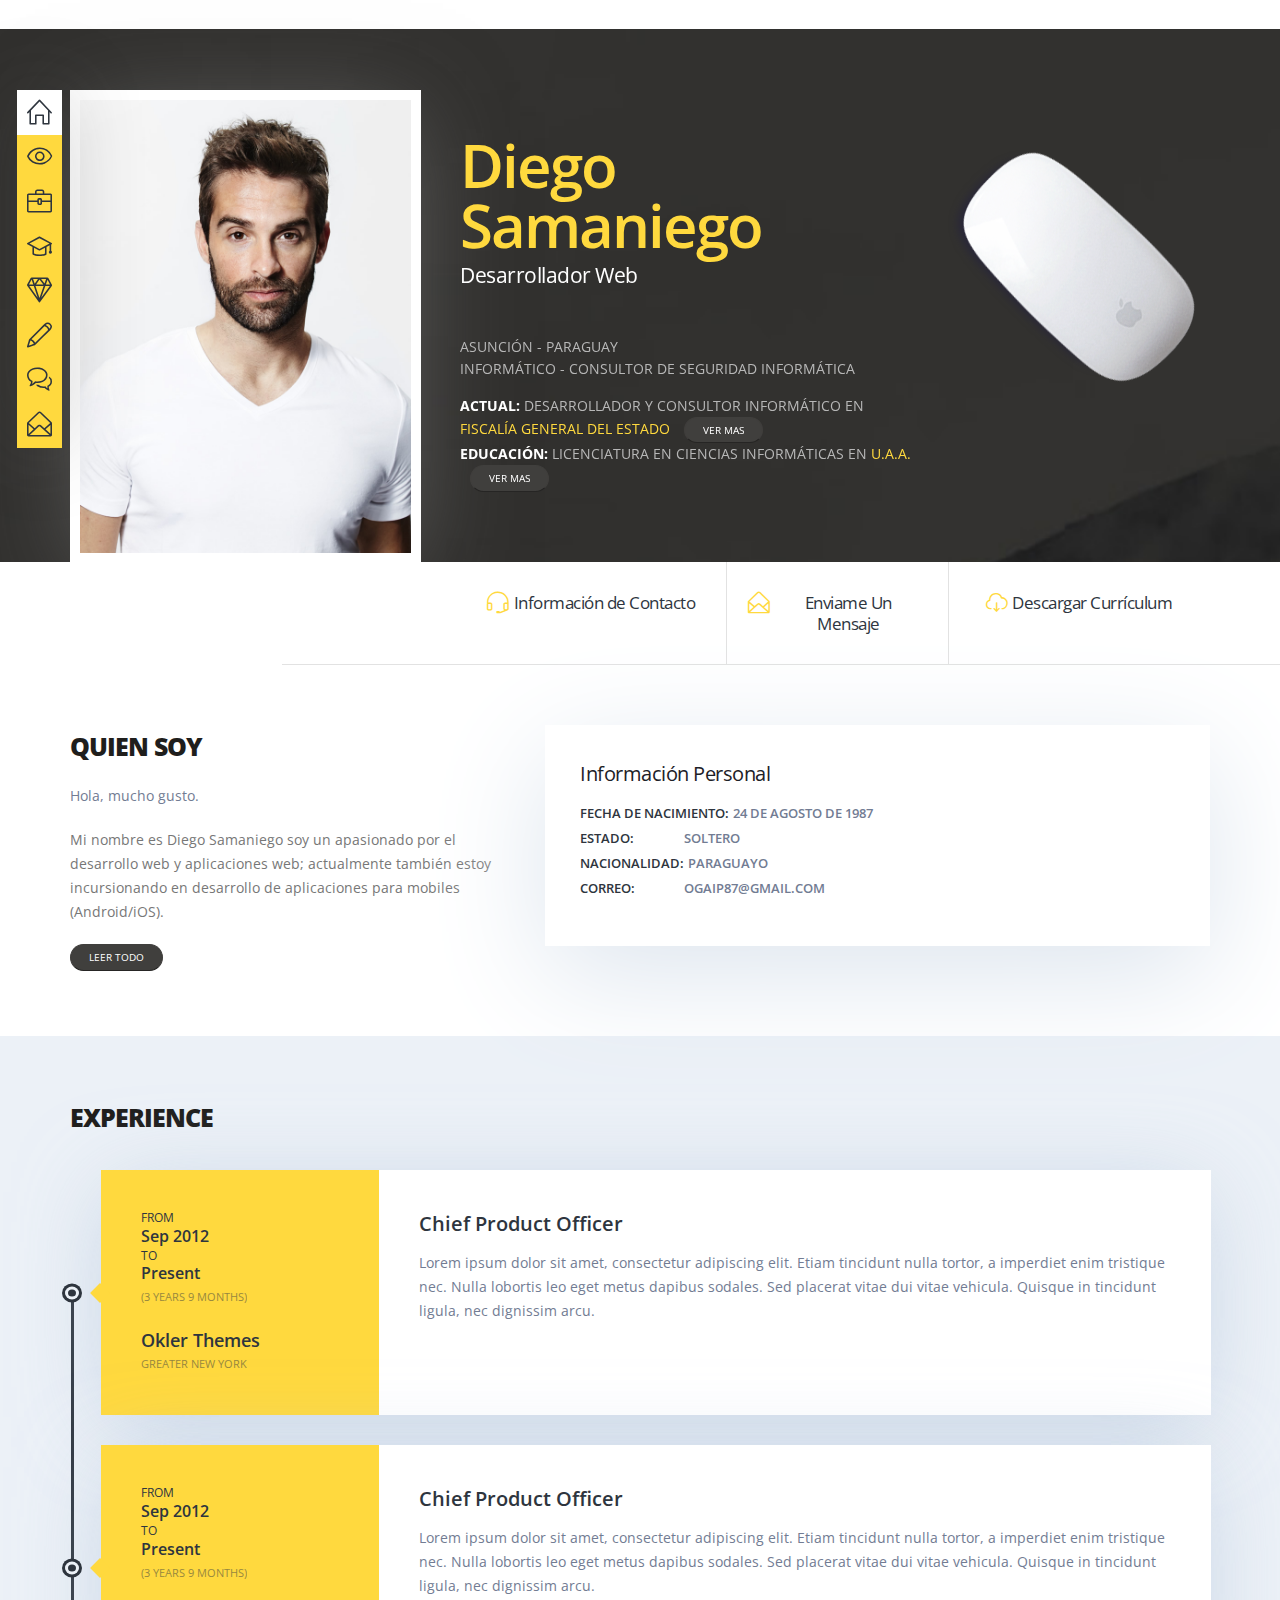
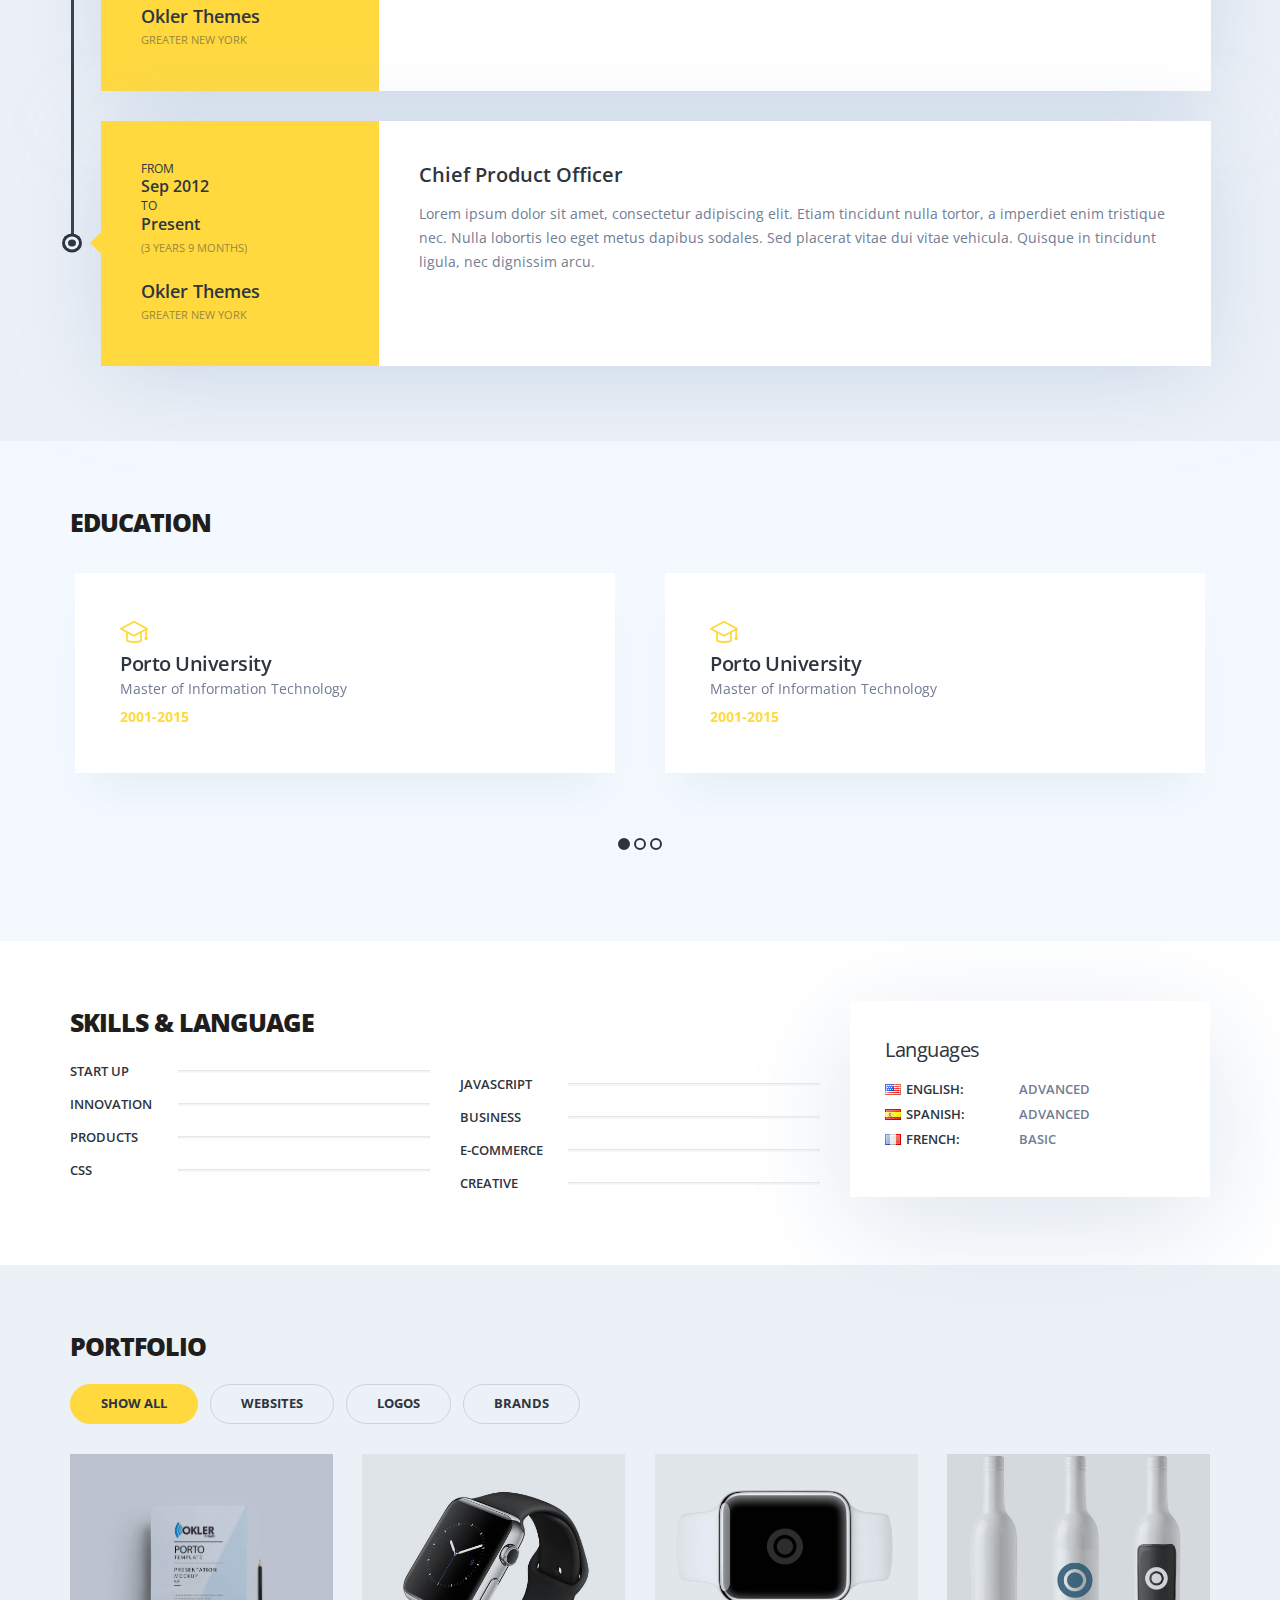
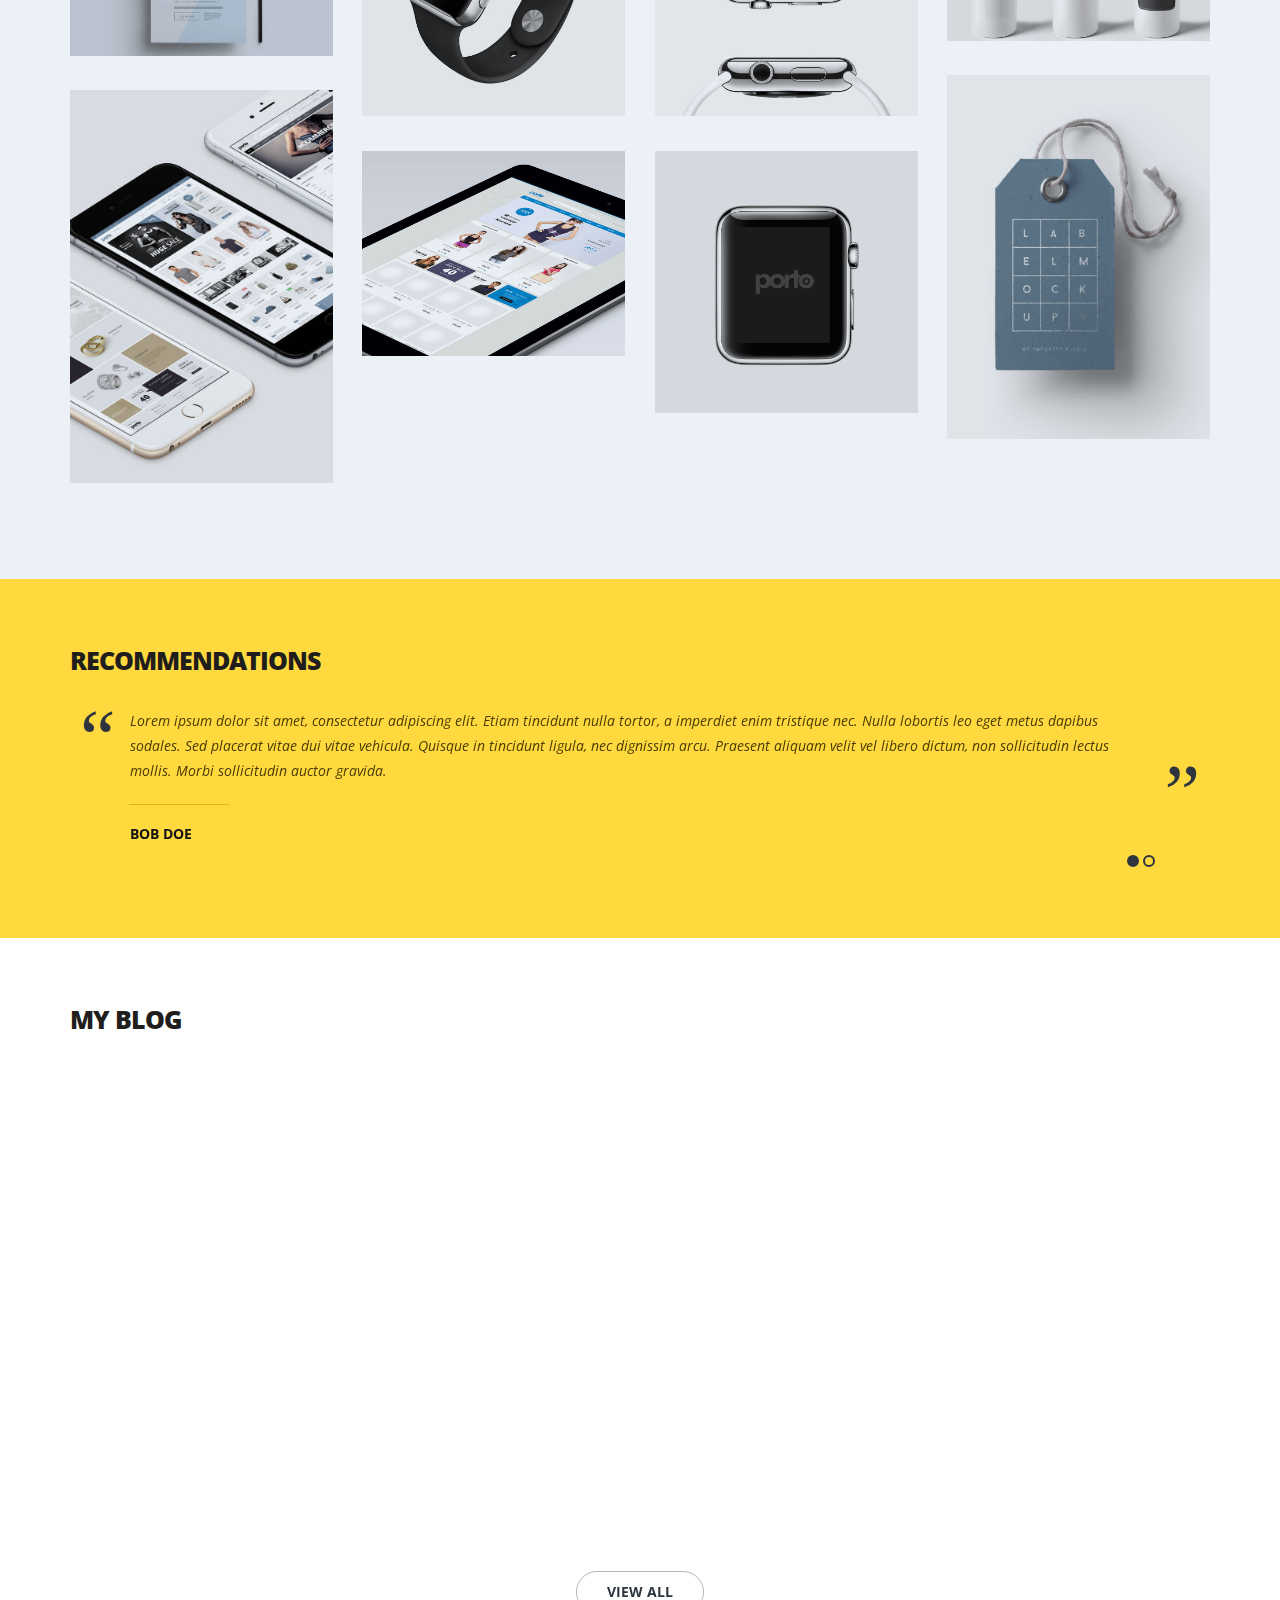
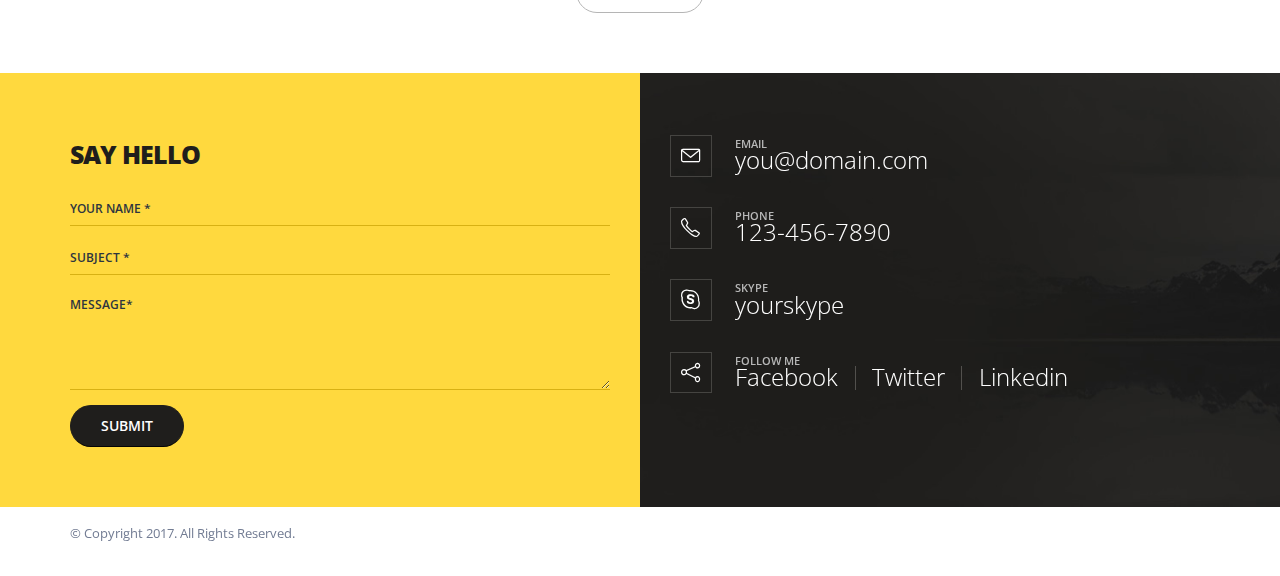
==== index.html @ 6e3330b9 "subiendo informacion de Quien Soy" ====
<!DOCTYPE html>
<html data-style-switcher-options="{'changeLogo': false, 'borderRadius': 0, 'colorPrimary': '#ffd93e', 'colorSecondary': '#ecf1f7', 'colorTertiary': '#403f3d', 'colorQuaternary': '#1f1e1c'}">
	
<!-- Mirrored from preview.oklerthemes.com/porto/5.7.2/demo-resume.html by HTTrack Website Copier/3.x [XR&CO'2014], Mon, 10 Jul 2017 16:00:43 GMT -->
<head>

		<!-- Basic -->
		<meta charset="utf-8">
		<meta http-equiv="X-UA-Compatible" content="IE=edge">	

		<title>.: og[a]ip :. ~ Portfolio</title>	

		<meta name="keywords" content="HTML5 Template" />
		<meta name="description" content="ogaip - Portfolio">
		<meta name="author" content="ogaip | Diego Samaniego">

		<!-- Favicon -->
		<link rel="shortcut icon" href="asset/img/favicon.jpg" type="image/x-icon" />

		<!-- Mobile Metas -->
		<meta name="viewport" content="width=device-width, minimum-scale=1.0, maximum-scale=1.0, user-scalable=no">

		<!-- Web Fonts  -->
		<link href="https://fonts.googleapis.com/css?family=Open+Sans:300,400,600,700,800%7CShadows+Into+Light" rel="stylesheet" type="text/css">

		<!-- Vendor CSS -->
		<link rel="stylesheet" href="asset/vendor/bootstrap/css/bootstrap.min.css">
		<link rel="stylesheet" href="asset/vendor/font-awesome/css/font-awesome.min.css">
		<link rel="stylesheet" href="asset/vendor/animate/animate.min.css">
		<link rel="stylesheet" href="asset/vendor/simple-line-icons/css/simple-line-icons.min.css">
		<link rel="stylesheet" href="asset/vendor/owl.carousel/assets/owl.carousel.min.css">
		<link rel="stylesheet" href="asset/vendor/owl.carousel/assets/owl.theme.default.min.css">
		<link rel="stylesheet" href="asset/vendor/magnific-popup/magnific-popup.min.css">

		<!-- Theme CSS -->
		<link rel="stylesheet" href="asset/css/theme.css">
		<link rel="stylesheet" href="asset/css/theme-elements.css">
		<link rel="stylesheet" href="asset/css/theme-blog.css">
		<link rel="stylesheet" href="asset/css/theme-shop.css">

		<!-- Current Page CSS -->
		<link rel="stylesheet" href="asset/vendor/rs-plugin/css/settings.css">
		<link rel="stylesheet" href="asset/vendor/rs-plugin/css/layers.css">
		<link rel="stylesheet" href="asset/vendor/rs-plugin/css/navigation.css">

		<!-- Skin CSS -->
		<link rel="stylesheet" href="asset/css/skins/skin-resume.css">
		<!-- <script src="master/style-switcher/style.switcher.localstorage.js"></script>  -->

		<!-- Demo CSS -->		
		<link rel="stylesheet" href="asset/css/demos/demo-resume.css">

		<!-- Theme Custom CSS -->
		<link rel="stylesheet" href="asset/css/custom.css">

		<!-- Head Libs -->
		<script src="asset/vendor/modernizr/modernizr.min.js"></script>

	</head>
	<body data-spy="scroll" data-target=".wrapper-spy">

		<div class="body">
			<header id="header" class="header-floating " data-plugin-options="{'stickyEnabled': false, 'stickyEnableOnBoxed': false, 'stickyEnableOnMobile': false, 'stickyStartAt': 0, 'stickySetTop': '60px', 'stickyChangeLogo': false}">
				<div class="header-body">
					<div class="header-container container">
						<div class="header-row">
							<div class="header-column">
								<div class="header-row">
									<div class="header-nav pt-xs">
										<button class="btn header-btn-collapse-nav" data-toggle="collapse" data-target=".header-nav-main">
											<i class="fa fa-bars"></i>
										</button>
										<div class="header-nav-main collapse">
											<nav class="wrapper-spy">
												<ul class="nav" id="mainNav">
													<li>
														<a data-hash href="#about-me" class="text-color-dark background-color-primary">
															<i class="icon-home icons"></i>
															<span class="custom-tooltip">About Me</span>
														</a>
													</li>
													<li>
														<a data-hash href="#experience" class="text-color-dark background-color-primary">
															<i class="icon-eye icons"></i>
															<span class="custom-tooltip">Experience</span>
														</a>
													</li>
													<li>
														<a data-hash href="#education" class="text-color-dark background-color-primary">
															<i class="icon-briefcase icons"></i>
															<span class="custom-tooltip">Education</span>
														</a>
													</li>
													<li>
														<a data-hash href="#skills" class="text-color-dark background-color-primary">
															<i class="icon-graduation icons"></i>
															<span class="custom-tooltip">Skills</span>
														</a>
													</li>
													<li>
														<a data-hash href="#portfolio" class="text-color-dark background-color-primary">
															<i class="icon-diamond icons"></i>
															<span class="custom-tooltip">Portfolio</span>
														</a>
													</li>
													<li>
														<a data-hash href="#recommendations" class="text-color-dark background-color-primary">
															<i class="icon-pencil icons"></i>
															<span class="custom-tooltip">Recommendations</span>
														</a>
													</li>
													<li>
														<a data-hash href="#blog" class="text-color-dark background-color-primary">
															<i class="icon-bubbles icons"></i>
															<span class="custom-tooltip">Blog</span>
														</a>
													</li>
													<li>
														<a data-hash href="#say-hello" class="text-color-dark background-color-primary">
															<i class="icon-envelope-open icons"></i>
															<span class="custom-tooltip">Say Hello</span>
														</a>
													</li>
												</ul>
											</nav>
										</div>
									</div>
								</div>
							</div>
						</div>
					</div>
				</div>
			</header>

			<div role="main" class="main">

			<section id="about-me" class="section section-no-border section-parallax custom-section-padding-1 custom-position-1 custom-xs-bg-size-cover m-none" data-plugin-parallax data-plugin-options="{'speed': 1.5}" data-image-src="asset/img/about-me/about-me-bg-1.jpg">
				<div class="container">
					<div class="row">
						<div class="col-md-4 col-sm-4 col-xs-10 col-sm-offset-0 col-xs-offset-1 custom-sm-margin-bottom-1">
							<img src="asset/img/about-me/me.jpg" class="img-responsive custom-border custom-image-position-2 custom-box-shadow-4" alt />
						</div>
						<div class="col-md-5 col-sm-8">
							<h1 class="text-color-primary custom-font-size-1">Diego Samaniego</h1>
							<p class="text-color-light font-weight-normal custom-font-size-2 custom-margin-bottom-1">Desarrollador Web</p>
							<span class="custom-about-me-infos">
								<span class="custom-text-color-1 text-uppercase">Asunción - Paraguay</span>
								<span class="custom-text-color-1 text-uppercase mb-md">Informático - Consultor de Seguridad Informática </span>
								<span class="custom-text-color-1 text-uppercase">
									<strong class="text-color-light">Actual: </strong>
									Desarrollador y Consultor Informático en <a href="http://www.ministeriopublico.gov.py" title="Fiscalía General del Estado" target="_blank">Fiscalía General del Estado</a>
									<a data-hash href="#experience" class="btn btn-tertiary text-uppercase custom-btn-style-1 text-xs ml-sm">Ver Mas</a>
								</span>
								<span class="custom-text-color-1 text-uppercase">
									<strong class="text-color-light">Educación: </strong>
									Licenciatura en Ciencias Informáticas en <a href="http://www.uaa.edu.py" title="Universidad Autónoma de Asunción" target="_blank">U.A.A.</a>
									<a data-hash href="#education" class="btn btn-tertiary text-uppercase custom-btn-style-1 text-xs ml-sm">Ver Mas</a>
								</span>
							</span>
						</div>
						<div class="col-md-3 hidden-sm hidden-xs">
							<img src="asset/img/about-me/mouse.png" custom-anim class="img-responsive" alt />
						</div>
					</div>
				</div>
				<ul class="social-icons custom-social-icons">
					<li class="social-icons-facebook">
						<a href="http://www.facebook.com/ogaip87" target="_blank" title="Facebook">
							<i class="fa fa-facebook"></i>
						</a>
					</li>
					<li class="social-icons-twitter">
						<a href="http://www.twitter.com/ogaip" target="_blank" title="Twitter">
							<i class="fa fa-twitter"></i>
						</a>
					</li>
					<li class="social-icons-youtube">
						<a href="https://www.youtube.com/channel/UCnpeilPenyHkvMXGHuj9bOg" target="_blank" title="Youtube">
							<i class="fa fa-youtube"></i>
						</a>
					</li>
				</ul>
			</section>

			<div class="custom-about-me-links">
				<div class="container">
					<div class="row">
						<div class="col-md-3 col-md-offset-4 col-sm-4 center custom-xs-border-bottom p-none">
							<a data-hash href="#say-hello" class="text-decoration-none">
								<span class="custom-nav-button text-color-dark">
									<i class="icon-earphones-alt icons text-color-primary"></i>
									Información de Contacto	
								</span>
							</a>
						</div>
						<div class="col-md-2 col-sm-4 center custom-xs-border-bottom p-none">
							<a data-hash href="#say-hello" class="text-decoration-none">
								<span class="custom-nav-button custom-divisors text-color-dark">
									<i class="icon-envelope-open icons text-color-primary"></i>
									Enviame Un Mensaje	
								</span>
							</a>
						</div>
						<div class="col-md-3 col-sm-4 center p-none">
							<a href="#" class="text-decoration-none">
								<span class="custom-nav-button text-color-dark">
									<i class="icon-cloud-download icons text-color-primary"></i>
									Descargar Currículum
							</a>
						</div>
					</div>
				</div>
			</div>

			<section class="section section-no-border background-color-light m-none">
				<div class="container">
					<div class="row">
						<div class="col-md-12">

							<div class="custom-box-details background-color-light custom-box-shadow-1 col-md-7 ml-xlg mb-xlg pull-right clearfix">
								<h4>Información Personal</h4>
								<div class="col-md-6 col-sm-6 p-none">
									<ul class="custom-list-style-1 p-none">
										<li>
											<span class="text-color-dark">Fecha de Nacimiento:</span>
											<span class="custom-text-color-2">24 de Agosto de 1987</span>
										</li>
										<li>
											<span class="text-color-dark">Estado:</span>
											<span class="custom-text-color-2">Soltero</span>
										</li>
										<li>
											<span class="text-color-dark">Nacionalidad:</span>
											<span class="custom-text-color-2">Paraguayo</span>
										</li>
										<li>
											<span class="text-color-dark">Correo:</span>
											<span class="custom-text-color-2">ogaip87@gmail.com</span></li>
									</ul>
								</div>
							</div>

							<h2 class="text-color-quaternary font-weight-extra-bold text-uppercase">Quien Soy</h2>

							<p class="custom-text-color-2">
							Hola, mucho gusto. </p>
							<p>Mi nombre es Diego Samaniego soy un apasionado por el desarrollo web y aplicaciones web; actualmente también estoy incursionando en desarrollo de aplicaciones para mobiles (Android/iOS).</p>

							<div class="about-me-more" id="aboutMeMore">
							<p>Mi lenguaje Preferido es PHP y un excelente framework de desarrollo con el cual trabajo actualmente es LARAVEL. </p>
							<p>Mezclando ambas tecnologías y con un poco de VUEjs y Bootstrap o BULMA CSS tengo lo necesario para desarrollo del frontend, y teniendo conocimiento de frontend y backend estaría siendo un un Fullstack web developer.</p>
							<p>Autodidacta de corazon, lo que se lo aprendí a prueba y error ya que actualmente no existen universidades en mi localidad que enseñen desarrollo web avanzado o con lenguajes específicos. En su gran mayoría te enseñan buenos lenguajes pero ya queda por cuenta propia el investigar y dominar el resto.</p>
							<p>Me inicie en el año 2010 aprendiendo lo básico de HTML y CSS y de ahí en adelante no pare jamás y espero no perder nunca estas ansias de trabajar y encontrar nuevos retos cada dia</p>
							</div>

							<a id="aboutMeMoreBtn" class="btn btn-tertiary text-uppercase custom-btn-style-1 text-xs">leer todo</a>

						</div>
					</div>
				</div>
			</section>

			<section id="experience" class="section section-secondary section-no-border m-none">
				<div class="container">
					<div class="row">
						<div class="col-md-12">
							<h2 class="text-color-quaternary text-uppercase font-weight-extra-bold">Experience</h2>
							<section class="timeline custom-timeline" id="timeline">
								<div class="timeline-body">
									<article class="timeline-box right custom-box-shadow-2">
										<div class="experience-info col-md-3 col-sm-5 match-height background-color-primary">
											<span class="from text-color-dark text-uppercase">
												From
												<span class="font-weight-semibold">Sep 2012</span>
											</span>
											<span class="to text-color-dark text-uppercase">
												To
												<span class="font-weight-semibold">Present</span>
											</span>
											<p class="text-color-dark">(3 Years 9 Months)</p>
											<span class="company text-color-dark font-weight-semibold">
												Okler Themes
												<span class="company-location text-color-dark font-weight-normal text-uppercase">Greater New York</span>
											</span>
										</div>
										<div class="experience-description col-md-9 col-sm-7 match-height background-color-light">
											<h4 class="text-color-dark font-weight-semibold">Chief Product Officer</h4>
											<p class="custom-text-color-2">Lorem ipsum dolor sit amet, consectetur adipiscing elit. Etiam tincidunt nulla tortor, a imperdiet enim tristique nec. Nulla lobortis leo eget metus dapibus sodales. Sed placerat vitae dui vitae vehicula. Quisque in tincidunt ligula, nec dignissim arcu.</p>
										</div>
									</article>
									<article class="timeline-box right custom-box-shadow-2">
										<div class="experience-info col-md-3 col-sm-5 match-height background-color-primary">
											<span class="from text-color-dark text-uppercase">
												From
												<span class="font-weight-semibold">Sep 2012</span>
											</span>
											<span class="to text-color-dark text-uppercase">
												To
												<span class="font-weight-semibold">Present</span>
											</span>
											<p class="text-color-dark">(3 Years 9 Months)</p>
											<span class="company text-color-dark font-weight-semibold">
												Okler Themes
												<span class="company-location text-color-dark font-weight-normal text-uppercase">Greater New York</span>
											</span>
										</div>
										<div class="experience-description col-md-9 col-sm-7 match-height background-color-light">
											<h4 class="text-color-dark font-weight-semibold">Chief Product Officer</h4>
											<p class="custom-text-color-2">Lorem ipsum dolor sit amet, consectetur adipiscing elit. Etiam tincidunt nulla tortor, a imperdiet enim tristique nec. Nulla lobortis leo eget metus dapibus sodales. Sed placerat vitae dui vitae vehicula. Quisque in tincidunt ligula, nec dignissim arcu.</p>
										</div>
									</article>
									<article class="timeline-box right custom-box-shadow-2">
										<div class="experience-info col-md-3 col-sm-5 match-height background-color-primary">
											<span class="from text-color-dark text-uppercase">
												From
												<span class="font-weight-semibold">Sep 2012</span>
											</span>
											<span class="to text-color-dark text-uppercase">
												To
												<span class="font-weight-semibold">Present</span>
											</span>
											<p class="text-color-dark">(3 Years 9 Months)</p>
											<span class="company text-color-dark font-weight-semibold">
												Okler Themes
												<span class="company-location text-color-dark font-weight-normal text-uppercase">Greater New York</span>
											</span>
										</div>
										<div class="experience-description col-md-9 col-sm-7 match-height background-color-light">
											<h4 class="text-color-dark font-weight-semibold">Chief Product Officer</h4>
											<p class="custom-text-color-2">Lorem ipsum dolor sit amet, consectetur adipiscing elit. Etiam tincidunt nulla tortor, a imperdiet enim tristique nec. Nulla lobortis leo eget metus dapibus sodales. Sed placerat vitae dui vitae vehicula. Quisque in tincidunt ligula, nec dignissim arcu.</p>
										</div>
									</article>
									<div class="timeline-bar"></div>
								</div>
							</section>
						</div>
					</div>
				</div>
			</section>

			<section id="education" class="section section-no-border custom-background-color-1 m-none">
				<div class="container">
					<div class="row">
						<div class="col-md-12">
							<h2 class="text-color-quaternary text-uppercase font-weight-extra-bold m-none">Education</h2>
							<div class="owl-carousel nav-bottom custom-carousel-style-1 custom-item-padding custom-dots-style-1" data-plugin-options="{'items': 1, 'loop': false, 'dots': true, 'nav': false}">
								<div>
									<div class="col-md-6 col-sm-6">
										<div class="custom-box-details-2 background-color-light custom-box-shadow-3">
											<i class="icon-graduation icons text-color-primary"></i>
											<h4 class="font-weight-semibold text-color-dark m-none">Porto University</h4>
											<p class="custom-text-color-2 mb-xs">Master of Information Technology</p>
											<strong class="text-color-primary">2001-2015</strong>
										</div>
									</div>
									<div class="col-md-6 col-sm-6">
										<div class="custom-box-details-2 background-color-light custom-box-shadow-3">
											<i class="icon-graduation icons text-color-primary"></i>
											<h4 class="font-weight-semibold text-color-dark m-none">Porto University</h4>
											<p class="custom-text-color-2 mb-xs">Master of Information Technology</p>
											<strong class="text-color-primary">2001-2015</strong>
										</div>
									</div>
								</div>
								<div>
									<div class="col-md-6 col-sm-6">
										<div class="custom-box-details-2 background-color-light custom-box-shadow-3">
											<i class="icon-graduation icons text-color-primary"></i>
											<h4 class="font-weight-semibold text-color-dark m-none">Porto University</h4>
											<p class="custom-text-color-2 mb-xs">Master of Information Technology</p>
											<strong class="text-color-primary">2001-2015</strong>
										</div>
									</div>
									<div class="col-md-6 col-sm-6">
										<div class="custom-box-details-2 background-color-light custom-box-shadow-3">
											<i class="icon-graduation icons text-color-primary"></i>
											<h4 class="font-weight-semibold text-color-dark m-none">Porto University</h4>
											<p class="custom-text-color-2 mb-xs">Master of Information Technology</p>
											<strong class="text-color-primary">2001-2015</strong>
										</div>
									</div>
								</div>
								<div>
									<div class="col-md-6 col-sm-6">
										<div class="custom-box-details-2 background-color-light custom-box-shadow-3">
											<i class="icon-graduation icons text-color-primary"></i>
											<h4 class="font-weight-semibold text-color-dark m-none">Porto University</h4>
											<p class="custom-text-color-2 mb-xs">Master of Information Technology</p>
											<strong class="text-color-primary">2001-2015</strong>
										</div>
									</div>
									<div class="col-md-6 col-sm-6">
										<div class="custom-box-details-2 background-color-light custom-box-shadow-3">
											<i class="icon-graduation icons text-color-primary"></i>
											<h4 class="font-weight-semibold text-color-dark m-none">Porto University</h4>
											<p class="custom-text-color-2 mb-xs">Master of Information Technology</p>
											<strong class="text-color-primary">2001-2015</strong>
										</div>
									</div>
								</div>
							</div>
						</div>
					</div>
				</div>
			</section>

			<section id="skills" class="section section-no-border background-color-light m-none">
				<div class="container">
					<div class="row custom-sm-flex-order">
						<div class="col-md-4 col-sm-6 col-xs-12">
							<h2 class="text-color-quaternary text-uppercase font-weight-extra-bold">Skills & Language</h2>
							<div class="progress-bars custom-progress-bars">
								<div class="progress-label text-color-dark font-weight-semibold text-uppercase text-sm">
									<span>Start Up</span>
								</div>
								<div class="progress">
									<div class="progress-bar" data-appear-progress-animation="60%"></div>
								</div>
								<div class="progress-label text-color-dark font-weight-semibold text-uppercase text-sm">
									<span>Innovation</span>
								</div>
								<div class="progress">
									<div class="progress-bar" data-appear-progress-animation="80%" data-appear-animation-delay="300"></div>
								</div>
								<div class="progress-label text-color-dark font-weight-semibold text-uppercase text-sm">
									<span>Products</span>
								</div>
								<div class="progress">
									<div class="progress-bar" data-appear-progress-animation="70%" data-appear-animation-delay="600"></div>
								</div>
								<div class="progress-label text-color-dark font-weight-semibold text-uppercase text-sm">
									<span>CSS</span>
								</div>
								<div class="progress">
									<div class="progress-bar" data-appear-progress-animation="90%" data-appear-animation-delay="900"></div>
								</div>
							</div>
						</div>
						<div class="col-md-4 col-sm-6 col-xs-12">
							<div class="progress-bars custom-progress-bars custom-md-margin-top-1">
								<div class="progress-label text-color-dark font-weight-semibold text-uppercase text-sm">
									<span>Javascript</span>
								</div>
								<div class="progress">
									<div class="progress-bar" data-appear-progress-animation="60%"></div>
								</div>
								<div class="progress-label text-color-dark font-weight-semibold text-uppercase text-sm">
									<span>Business</span>
								</div>
								<div class="progress">
									<div class="progress-bar" data-appear-progress-animation="80%" data-appear-animation-delay="300"></div>
								</div>
								<div class="progress-label text-color-dark font-weight-semibold text-uppercase text-sm">
									<span>E-commerce</span>
								</div>
								<div class="progress">
									<div class="progress-bar" data-appear-progress-animation="70%" data-appear-animation-delay="600"></div>
								</div>
								<div class="progress-label text-color-dark font-weight-semibold text-uppercase text-sm">
									<span>Creative</span>
								</div>
								<div class="progress">
									<div class="progress-bar" data-appear-progress-animation="90%" data-appear-animation-delay="900"></div>
								</div>
							</div>
						</div>
						<div class="col-md-4 col-sm-6 col-xs-12">
							<div class="custom-box-details background-color-light custom-box-shadow-1">
								<h4 class="text-color-dark">Languages</h4>
								<ul class="custom-list-style-1 p-none">
									<li>
										<span class="font-weight-semibold custom-max-width-1 text-color-dark"><img src="asset/img/blank.gif" class="flag flag-us mr-xs" alt="English">English:</span>
										<span class="custom-text-color-2">Advanced</span>
									</li>
									<li>
										<span class="font-weight-semibold custom-max-width-1 text-color-dark"><img src="asset/img/blank.gif" class="flag flag-es mr-xs" alt="Spanish">Spanish:</span>
										<span class="custom-text-color-2">Advanced</span>
									</li>
									<li>
										<span class="font-weight-semibold custom-max-width-1 text-color-dark"><img src="asset/img/blank.gif" class="flag flag-fr mr-xs" alt="Française">French:</span>
										<span class="custom-text-color-2">Basic</span>
									</li>
								</ul>
							</div>
						</div>
					</div>
				</div>
			</section>

			<section id="portfolio" class="section section-no-border background-color-secondary m-none">
				<div class="container">
					<div class="row">
						<div class="col-md-12">
							<h2 class="text-color-quaternary font-weight-extra-bold text-uppercase">Portfolio</h2>
							<ul class="nav nav-pills sort-source custom-nav-sort mb-xlg" data-sort-id="portfolio" data-option-key="filter">
								<li data-option-value="*" class="active"><a href="#">Show All</a></li>
								<li data-option-value=".websites"><a href="#">Websites</a></li>
								<li data-option-value=".logos"><a href="#">Logos</a></li>
								<li data-option-value=".brands"><a href="#">Brands</a></li>
							</ul>
							<div class="row">
								<div class="sort-destination-loader sort-destination-loader-showing">
									<ul class="image-gallery sort-destination lightbox" data-sort-id="portfolio" data-plugin-options="{'delegate': 'a.lightbox-portfolio', 'type': 'image', 'gallery': {'enabled': true}}">
										<li class="col-md-3 col-sm-6 col-xs-12 isotope-item websites">
											<div class="image-gallery-item">
												<a href="asset/img/portfolio/portfolio-1.jpg" class="lightbox-portfolio">
													<span class="thumb-info custom-thumb-info-1">
														<span class="thumb-info-wrapper">
															<span class="thumb-info-plus"></span>
															<img src="asset/img/portfolio/portfolio-1.jpg" class="img-responsive" alt="">
														</span>
													</span>
												</a>
											</div>
										</li>
										<li class="col-md-3 col-sm-6 col-xs-12 isotope-item logos">
											<div class="image-gallery-item">
												<a href="asset/img/portfolio/portfolio-2.jpg" class="lightbox-portfolio">
													<span class="thumb-info custom-thumb-info-1">
														<span class="thumb-info-wrapper">
															<span class="thumb-info-plus"></span>
															<img src="asset/img/portfolio/portfolio-2.jpg" class="img-responsive" alt="">
														</span>
													</span>
												</a>
											</div>
										</li>
										<li class="col-md-3 col-sm-6 col-xs-12 isotope-item brands">
											<div class="image-gallery-item">
												<a href="asset/img/portfolio/portfolio-3.jpg" class="lightbox-portfolio">
													<span class="thumb-info custom-thumb-info-1">
														<span class="thumb-info-wrapper">
															<span class="thumb-info-plus"></span>
															<img src="asset/img/portfolio/portfolio-3.jpg" class="img-responsive" alt="">
														</span>
													</span>
												</a>
											</div>
										</li>
										<li class="col-md-3 col-sm-6 col-xs-12 isotope-item websites">
											<div class="image-gallery-item">
												<a href="asset/img/portfolio/portfolio-4.jpg" class="lightbox-portfolio">
													<span class="thumb-info custom-thumb-info-1">
														<span class="thumb-info-wrapper">
															<span class="thumb-info-plus"></span>
															<img src="asset/img/portfolio/portfolio-4.jpg" class="img-responsive" alt="">
														</span>
													</span>
												</a>
											</div>
										</li>
										<li class="col-md-3 col-sm-6 col-xs-12 isotope-item websites">
											<div class="image-gallery-item">
												<a href="asset/img/portfolio/portfolio-5.jpg" class="lightbox-portfolio">
													<span class="thumb-info custom-thumb-info-1">
														<span class="thumb-info-wrapper">
															<span class="thumb-info-plus"></span>
															<img src="asset/img/portfolio/portfolio-5.jpg" class="img-responsive" alt="">
														</span>
													</span>
												</a>
											</div>
										</li>
										<li class="col-md-3 col-sm-6 col-xs-12 isotope-item websites">
											<div class="image-gallery-item">
												<a href="asset/img/portfolio/portfolio-6.jpg" class="lightbox-portfolio">
													<span class="thumb-info custom-thumb-info-1">
														<span class="thumb-info-wrapper">
															<span class="thumb-info-plus"></span>
															<img src="asset/img/portfolio/portfolio-6.jpg" class="img-responsive" alt="">
														</span>
													</span>
												</a>
											</div>
										</li>
										<li class="col-md-3 col-sm-6 col-xs-12 isotope-item websites">
											<div class="image-gallery-item">
												<a href="asset/img/portfolio/portfolio-7.jpg" class="lightbox-portfolio">
													<span class="thumb-info custom-thumb-info-1">
														<span class="thumb-info-wrapper">
															<span class="thumb-info-plus"></span>
															<img src="asset/img/portfolio/portfolio-7.jpg" class="img-responsive" alt="">
														</span>
													</span>
												</a>
											</div>
										</li>
										<li class="col-md-3 col-sm-6 col-xs-12 isotope-item websites">
											<div class="image-gallery-item">
												<a href="asset/img/portfolio/portfolio-8.jpg" class="lightbox-portfolio">
													<span class="thumb-info custom-thumb-info-1">
														<span class="thumb-info-wrapper">
															<span class="thumb-info-plus"></span>
															<img src="asset/img/portfolio/portfolio-8.jpg" class="img-responsive" alt="">
														</span>
													</span>
												</a>
											</div>
										</li>
									</ul>
								</div>
							</div>
						</div>
					</div>
				</div>
			</section>

			<section id="recommendations" class="section section-no-border background-color-primary m-none">
				<div class="container">
					<div class="row">
						<div class="col-md-12">
							<h2 class="text-color-quaternary font-weight-extra-bold text-uppercase">Recommendations</h2>
						</div>
						<div class="col-md-12 p-none">
							<div class="owl-carousel custom-dots-style-1 custom-dots-color-1 custom-dots-position-1 mb-none" data-plugin-options="{'items': 1, 'autoHeight': true, 'loop': false, 'nav': false, 'dots': true}">
								<div>
									<div class="col-md-12">
										<div class="testimonial custom-testimonial-style-1 testimonial-with-quotes mb-none">
											<blockquote class="pb-sm">
												<p class="custom-text-color-3">Lorem ipsum dolor sit amet, consectetur adipiscing elit. Etiam tincidunt nulla tortor, a imperdiet enim tristique nec. Nulla lobortis leo eget metus dapibus sodales. Sed placerat vitae dui vitae vehicula. Quisque in tincidunt ligula, nec dignissim arcu. Praesent aliquam velit vel libero dictum, non sollicitudin lectus mollis. Morbi sollicitudin auctor gravida.</p>
											</blockquote>
											<div class="testimonial-author pull-left">
												<p><strong class="text-uppercase">Bob Doe</strong><span class="custom-text-color-3">Director of Engineering</span></p>
											</div>
										</div>
									</div>
								</div>
								<div>
									<div class="col-md-12">
										<div class="testimonial custom-testimonial-style-1 testimonial-with-quotes mb-none">
											<blockquote class="pb-sm">
												<p class="custom-text-color-3">Lorem ipsum dolor sit amet, consectetur adipiscing elit. Etiam tincidunt nulla tortor, a imperdiet enim tristique nec. Nulla lobortis leo eget metus dapibus sodales. Sed placerat vitae dui vitae vehicula. Quisque in tincidunt ligula, nec dignissim arcu. Praesent aliquam velit vel libero dictum, non sollicitudin lectus mollis. Morbi sollicitudin auctor gravida.</p>
											</blockquote>
											<div class="testimonial-author pull-left">
												<p><strong class="text-uppercase">Bob Doe</strong><span class="custom-text-color-3">Director of Engineering</span></p>
											</div>
										</div>
									</div>
								</div>
							</div>
						</div>
					</div>
				</div>
			</section>
			
			<section id="blog" class="section section-no-border background-color-light m-none">
				<div class="container">
					<div class="row">
						<div class="col-md-12">
							<h2 class="text-color-quaternary font-weight-extra-bold text-uppercase">My Blog</h2>
						</div>
						<div class="col-md-6 col-sm-10 col-sm-offset-1 col-md-offset-0 custom-sm-margin-bottom-1">
							<article class="thumb-info custom-thumb-info-2 custom-box-shadow-1 appear-animation" data-appear-animation="fadeIn" data-appear-animation-delay="0" data-appear-animation-duration="1s">
								<span class="thumb-info-wrapper">
									<a href="#">
										<img src="asset/img/blog/blog-1.jpg" alt class="img-responsive" />
									</a>
								</span>
								<span class="thumb-info-caption">
									<span class="thumb-info-caption-text">
										<h4 class="mb-sm">
											<a href="#" class="text-decoration-none text-color-dark font-weight-semibold">
												Design Driven
											</a>
										</h4>
										<p class="custom-text-color-2">Lorem ipsum dolor sit amet, consectetur adipiscing elit. Etiam tincidunt nulla tortor, a imperdiet enim tristique nec. Nulla lobortis leo eget metus dapib...</p>
									</span>
									<hr class="solid m-none mt-xlg mb-sm">
									<span class="custom-blog-post-date text-uppercase font-weight-semibold text-color-dark">
										July 12-2017
									</span>
									<span class="custom-blog-post-share text-uppercase font-weight-semibold text-color-dark">
										Share:
										<ul>
											<li>
												<a class="item-facebook text-decoration-none" href="#" class="text-uppercase" title="Share on Facebook">Facebook</a>
											</li>
											<li>
												<a class="item-twitter text-decoration-none" href="#" class="text-uppercase" title="Share on Twitter">Twitter</a>
											</li>
											<li>
												<a class="item-google-plus text-decoration-none" href="#" class="text-uppercase" title="Share on Google Plus">Google Plus</a>
											</li>
										</ul>
									</span>
								</span>
							</article>
						</div>
						<div class="col-md-6 col-sm-10 col-sm-offset-1 col-md-offset-0">
							<article class="thumb-info custom-thumb-info-2 custom-box-shadow-1 appear-animation" data-appear-animation="fadeIn" data-appear-animation-delay="0" data-appear-animation-duration="1s">
								<span class="thumb-info-wrapper">
									<a href="#">
										<img src="asset/img/blog/blog-2.jpg" alt class="img-responsive" />
									</a>
								</span>
								<span class="thumb-info-caption">
									<span class="thumb-info-caption-text">
										<h4 class="mb-sm">
											<a href="#" class="text-decoration-none text-color-dark font-weight-semibold">
												UI, UX Concepts
											</a>
										</h4>
										<p class="custom-text-color-2">Lorem ipsum dolor sit amet, consectetur adipiscing elit. Etiam tincidunt nulla tortor, a imperdiet enim tristique...</p>
									</span>
									<hr class="solid m-none mt-xlg mb-sm">
									<span class="custom-blog-post-date text-uppercase font-weight-semibold text-color-dark">
										July 12-2017
									</span>
									<span class="custom-blog-post-share text-uppercase font-weight-semibold text-color-dark">
										Share:
										<ul>
											<li>
												<a class="item-facebook text-decoration-none" href="#" class="text-uppercase" title="Share on Facebook">Facebook</a>
											</li>
											<li>
												<a class="item-twitter text-decoration-none" href="#" class="text-uppercase" title="Share on Twitter">Twitter</a>
											</li>
											<li>
												<a class="item-google-plus text-decoration-none" href="#" class="text-uppercase" title="Share on Google Plus">Google Plus</a>
											</li>
										</ul>
									</span>
								</span>
							</article>
						</div>
						<div class="col-md-12 col-sm-12 pt-xlg mt-xlg center">
							<a class="btn btn-primary btn-borders text-color-dark custom-btn-style-2 font-weight-bold custom-border-radius-1 text-uppercase">View All</a>
						</div>
					</div>
				</div>
			</section>

			<div id="say-hello" class="container-fluid">
				<div class="row">
					<div class="col-md-6 p-none">
						<section class="section section-no-border match-height background-color-primary m-none">
							<div class="row m-none">
								<div class="col-half-section col-half-section-right mr-md">
									<h2 class="text-color-quaternary text-uppercase font-weight-extra-bold">Say Hello</h2>
									<form id="callSendMessage" class="custom-form-style" action="#" method="POST">
										<div class="form-content">
											<div class="form-control-custom">
												<input type="text" class="form-control" name="callName" placeholder="Your Name *" data-msg-required="This field is required." id="callName" required="" />
											</div>
											<div class="form-control-custom">
												<input type="text" class="form-control" name="callSubject" placeholder="Subject *" data-msg-required="This field is required." id="callSubject" required="" />
											</div>
											<div class="form-control-custom">
												<textarea maxlength="5000" data-msg-required="Please enter your message." rows="10" class="form-control" name="message" placeholder="Message*" id="message" required="" aria-required="true"></textarea>
											</div>
											<input type="submit" class="btn btn-quaternary text-color-light text-uppercase font-weight-semibold outline-none custom-btn-style-2 custom-border-radius-1" value="Submit" />
										</div>
									</form>
								</div>
							</div>
						</section>
					</div>
					<div class="col-md-6 p-none">
						<section class="section section-no-border match-height m-none" style="background: url(asset/img/contact/contact-bg-1.jpg); background-size: cover;">
							<div class="row m-none">
								<div class="col-half-section col-half-section-left ml-md">
									<a href="mailto:you@domain.com" class="text-decoration-none">
										<span class="feature-box custom-feature-box mb-xlg">
											<span class="custom-feature-box-icon">
												<i class="icon-envelope icons text-color-light"></i>
											</span>
											<span class="feature-box-info">
												<label class="font-weight-semibold text-uppercase custom-text-color-1">Email</label>
												<strong class="font-weight-light text-color-light custom-opacity-effect-1">you@domain.com</strong>
											</span>
										</span>
									</a>
									<a href="tel:+1234657890" class="text-decoration-none">
										<span class="feature-box custom-feature-box mb-xlg">
											<span class="custom-feature-box-icon">
												<i class="icon-phone icons text-color-light"></i>
											</span>
											<span class="feature-box-info">
												<label class="font-weight-semibold text-uppercase custom-text-color-1">Phone</label>
												<strong class="font-weight-light text-color-light custom-opacity-effect-1">123-456-7890</strong>
											</span>
										</span>
									</a>
									<a href="skype:yourskype?chat" class="text-decoration-none">
										<span class="feature-box custom-feature-box mb-xlg">
											<span class="custom-feature-box-icon">
												<i class="icon-social-skype icons text-color-light"></i>
											</span>
											<span class="feature-box-info">
												<label class="font-weight-semibold text-uppercase custom-text-color-1">Skype</label>
												<strong class="font-weight-light text-color-light custom-opacity-effect-1">yourskype</strong>
											</span>
										</span>
									</a>
									<span class="feature-box custom-feature-box mb-xlg">
										<span class="custom-feature-box-icon">
											<i class="icon-share icons text-color-light"></i>
										</span>
										<a href="http://www.facebook.com/" class="text-decoration-none">
											<span class="feature-box-info">
												<label class="font-weight-semibold text-uppercase custom-text-color-1">Follow me</label>
												<strong class="font-weight-light text-color-light custom-opacity-effect-1">Facebook</strong>
											</span>
										</a>
										<a href="http://www.twitter.com/" class="text-decoration-none">
											<span class="feature-box-info custom-both-side-border">
												<strong class="font-weight-light text-color-light custom-opacity-effect-1">Twitter</strong>
											</span>
										</a>
										<a href="http://www.linkedin.com/" class="text-decoration-none">
											<span class="feature-box-info p-none">
												<strong class="font-weight-light text-color-light custom-opacity-effect-1">Linkedin</strong>
											</span>
										</a>
									</span>
								</div>
							</div>
						</section>
					</div>
				</div>
			</div>

			<footer id="footer" class="m-none p-none">
				<div class="footer-copyright background-color-light m-none">
					<div class="container">
						<div class="row">
							<div class="col-md-12 m-none">
								<p class="custom-text-color-2">© Copyright 2017. All Rights Reserved.</p>
							</div>
						</div>
					</div>
				</div>
			</footer>
		</div>

		<!-- Vendor -->
		<script src="asset/vendor/jquery/jquery.min.js"></script>
		<script src="asset/vendor/jquery.appear/jquery.appear.min.js"></script>
		<script src="asset/vendor/jquery.easing/jquery.easing.min.js"></script>
		<script src="asset/vendor/jquery-cookie/jquery-cookie.min.js"></script>
		<!-- <script src="master/style-switcher/style.switcher.js" id="styleSwitcherScript" data-base-path="" data-skin-src="master/less/skin-resume.less"></script> -->
		<script src="asset/vendor/bootstrap/js/bootstrap.min.js"></script>
		<script src="asset/vendor/common/common.min.js"></script>
		<script src="asset/vendor/jquery.validation/jquery.validation.min.js"></script>
		<script src="asset/vendor/jquery.easy-pie-chart/jquery.easy-pie-chart.min.js"></script>
		<script src="asset/vendor/jquery.gmap/jquery.gmap.min.js"></script>
		<script src="asset/vendor/jquery.lazyload/jquery.lazyload.min.js"></script>
		<script src="asset/vendor/isotope/jquery.isotope.min.js"></script>
		<script src="asset/vendor/owl.carousel/owl.carousel.min.js"></script>
		<script src="asset/vendor/magnific-popup/jquery.magnific-popup.min.js"></script>
		<script src="asset/vendor/vide/vide.min.js"></script>
		
		<!-- Theme Base, Components and Settings -->
		<script src="asset/js/theme.js"></script>
		
		<!-- Current Page Vendor and Views -->
		<script src="asset/vendor/rs-plugin/js/jquery.themepunch.tools.min.js"></script>
		<script src="asset/vendor/rs-plugin/js/jquery.themepunch.revolution.min.js"></script>

		<!-- Current Page Vendor and Views -->
		<script src="asset/js/views/view.contact.js"></script>

		<!-- Demo -->
		<script src="asset/js/demos/demo-resume.js"></script>
		
		<!-- Theme Custom -->
		<script src="asset/js/custom.js"></script>
		
		<!-- Theme Initialization Files -->
		<script src="asset/js/theme.init.js"></script>


		
		<script src="asset/master/analytics/analytics.js"></script>

	</body>

<!-- Mirrored from preview.oklerthemes.com/porto/5.7.2/demo-resume.html by HTTrack Website Copier/3.x [XR&CO'2014], Mon, 10 Jul 2017 16:01:16 GMT -->
</html>
---- asset/css/theme.css ----
/*
Name: 			theme.css
Written by: 	Okler Themes - (http://www.okler.net)
Theme Version:	5.7.2
*/
html {
	direction: ltr;
	overflow-x: hidden;
	box-shadow: none !important;
}

body {
	background-color: #FFF;
	color: #777;
	font-family: "Open Sans", Arial, sans-serif;
	font-size: 14px;
	line-height: 22px;
	margin: 0;
}

body a {
	outline: none !important;
}

li {
	line-height: 24px;
}

/* Responsive */
@media (max-width: 479px) {
	body {
		font-size: 13px;
	}
}
/* Header */
#header {
	position: relative;
	z-index: 100;
}

#header .header-body {
	background: #FFF;
	border-top: 3px solid #EDEDED;
	border-bottom: 1px solid transparent;
	padding: 8px 0;
	-webkit-transition: min-height 0.3s ease;
	-moz-transition: min-height 0.3s ease;
	transition: min-height 0.3s ease;
	width: 100%;
	z-index: 1001;
	min-height: 125px;
}

#header.header-no-min-height .header-body {
	min-height: 0 !important;
}

#header .container {
	position: relative;
}

#header .header-container {
	position: relative;
	display: table;
}

#header .header-top {
	background-color: #f4f4f4;
	border-bottom: 1px solid #ededed;
	margin-top: -13px;
	padding: 8px 0;
	position: relative;
	z-index: 4;
}

#header .header-top::after {
	clear: both;
	content: "";
	display: table;
}

#header .header-top p {
	font-size: 0.9em;
	margin: 0;
	padding: 0;
	line-height: 37px;
	float: left;
}

#header .header-top p .fa, #header .header-top p .icons {
	position: relative;
	top: 1px;
}

#header .header-top .header-search {
	float: right;
	margin-top: 2px;
	margin-left: 10px;
	margin-right: 0;
}

#header .header-top .header-nav-top {
	float: left;
	margin-top: 0;
	margin-left: 0;
	margin-right: 10px;
}

#header .header-top .header-social-icons {
	margin-top: 3px;
}

#header .header-top.header-top-colored {
	margin-top: -13px;
	border-top: 5px solid #CCC;
	border-bottom: 0;
	color: #FFF;
}

#header .header-top.header-top-colored p, #header .header-top.header-top-colored a, #header .header-top.header-top-colored span {
	color: #FFF;
}

#header .header-top.header-top-colored .form-control {
	border: 0;
}

#header .header-top.header-top-style-2 {
	background: #f6f6f6;
	margin-top: -16px;
}

#header .header-top.header-top-style-3 {
	margin-top: -16px;
	margin-bottom: 10px;
}

#header .header-top.header-top-style-4 {
	background: #E4E6ED;
	margin-top: -16px;
	margin-bottom: 10px;
	border-bottom: 0;
}

#header .header-row {
	display: table-row;
	clear: both;
}

#header .header-column {
	display: table-cell;
	vertical-align: middle;
}

#header .header-column .row {
	margin: 0;
}

#header .header-column .header-row {
	display: block;
	clear: right;
}

#header .header-column .header-extra-info {
	list-style: outside none none;
	margin: 24px 0 0;
	padding: 0;
	float: right;
}

#header .header-column .header-extra-info li {
	display: inline-block;
	margin-left: 25px;
}

#header .header-column .header-extra-info li .feature-box small {
	position: relative;
	top: -4px;
}

#header .header-column.header-column-valign-top {
	vertical-align: top;
}

#header .header-column.header-column-valign-bottom {
	vertical-align: bottom;
}

#header .header-column.header-column-center {
	text-align: center;
}

#header .header-column.header-column-center .header-logo {
	width: 100% !important;
	padding: 9px 0;
}

#header .header-logo {
	float: left;
	position: relative;
}

#header .header-logo img {
	-webkit-transition: all 0.3s ease;
	-moz-transition: all 0.3s ease;
	transition: all 0.3s ease;
	position: relative;
	margin: 15px 15px 15px 0;
	top: 0;
}

#header .header-nav-top {
	float: right;
	margin-top: 10px;
	margin-left: 10px;
}

#header .header-nav-top .nav > li > a, #header .header-nav-top .nav > li > span {
	color: #999;
	font-size: 0.9em;
	padding: 6px 10px;
	display: inline-block;
}

#header .header-nav-top .nav > li > a .fa, #header .header-nav-top .nav > li > a .icons, #header .header-nav-top .nav > li > span .fa, #header .header-nav-top .nav > li > span .icons {
	margin-right: 3px;
	position: relative;
	top: 1px;
}

#header .header-nav-top .nav > li > a:hover, #header .header-nav-top .nav > li > a a:focus {
	background: #EEE;
}

#header .header-nav-top .nav > li.open > .dropdown-menu-toggle {
	border-radius: 4px 4px 0 0;
}

#header .header-nav-top .dropdown-menu {
	border-color: #EEE;
	margin-top: -2px;
	border-radius: 4px 0 4px 4px;
	padding: 0;
}

#header .header-nav-top .dropdown-menu a {
	color: #999;
	padding: 6px 12px;
	font-size: 0.9em;
}

#header .header-nav-top .flag {
	margin-right: 2px;
}

#header .header-search {
	float: right;
	margin-top: 10px;
	margin-left: 10px;
}

#header .header-search .form-control {
	border-radius: 20px;
	font-size: 0.9em;
	height: 34px;
	margin: 0;
	padding: 6px 12px;
	-webkit-transition: width 0.3s ease;
	-moz-transition: width 0.3s ease;
	transition: width 0.3s ease;
	-webkit-transform: translate3d(0, 0, 0);
	-webkit-backface-visibility: hidden;
	-webkit-perspective: 1000px;
	perspective: 1000px;
	width: 170px;
}

#header .header-search .btn-default {
	background: transparent;
	border: 0 none;
	color: #CCC;
	position: absolute;
	right: 0;
	top: 0;
	z-index: 3;
}

#header .header-search .btn-default:hover {
	color: #000;
}

#header .header-social-icons {
	float: right;
	margin: 15px 0 0 10px;
}

#header .header-btn-collapse-nav {
	background: #CCC;
	color: #FFF;
	display: none;
	float: right;
	margin: 12px 0 8px 15px;
}

#header.header-narrow .header-body {
	min-height: 0;
}

#header.header-narrow .header-logo img {
	margin: 12px 12px 12px 0;
}

#header.header-narrow .header-nav-main {
	margin-bottom: 0;
}

#header.header-no-border-bottom .header-body {
	padding-bottom: 0 !important;
	border-bottom: 0 !important;
}

html:not(.boxed) #header.header-full-width .header-container {
	width: 100%;
}

html #header.header-transparent {
	min-height: 0 !important;
	width: 100%;
	position: absolute;
}

html #header.header-transparent .header-body {
	position: relative;
	top: 0;
	background: transparent;
	border-top: 0;
	border-bottom: 0;
	box-shadow: none;
}

html #header.header-transparent .header-body:before {
	content: "";
	position: absolute;
	width: 100%;
	height: 100%;
	left: 0;
	right: 0;
	top: 0;
	bottom: 0;
	background: #FFF;
	opacity: 0;
	border-bottom: 1px solid #f1f1f1;
	-webkit-transition: opacity 0.3s ease;
	-moz-transition: opacity 0.3s ease;
	transition: opacity 0.3s ease;
	-webkit-transform: translate3d(0, 0, 0);
	-webkit-backface-visibility: hidden;
	-webkit-perspective: 1000px;
	perspective: 1000px;
}

html.sticky-header-enabled #header.header-transparent .header-body {
	position: fixed;
}

html.sticky-header-active #header.header-transparent .header-body {
	border-bottom: 0;
	box-shadow: none;
}

html.sticky-header-active #header.header-transparent .header-body:before {
	opacity: 1;
}

@media (max-width: 991px) {
	html.sticky-header-active #header.has-nav-bar .header-logo img {
		top: 86px;
		padding: 5px 8px;
		z-index: 1;
	}
}

html #header.header-semi-transparent, html #header.header-semi-transparent-light {
	min-height: 0 !important;
	width: 100%;
	position: absolute;
}

html #header.header-semi-transparent .header-body, html #header.header-semi-transparent-light .header-body {
	position: relative;
	top: 0;
	background: transparent;
	border-top: 0;
	border-bottom: 0;
	box-shadow: none;
}

html #header.header-semi-transparent .header-body:before, html #header.header-semi-transparent-light .header-body:before {
	content: "";
	position: absolute;
	width: 100%;
	height: 100%;
	left: 0;
	right: 0;
	top: 0;
	bottom: 0;
	background: #000;
	border-bottom: 0;
	opacity: 0.3;
	-webkit-transition: opacity 0.3s ease;
	-moz-transition: opacity 0.3s ease;
	transition: opacity 0.3s ease;
	-webkit-transform: translate3d(0, 0, 0);
	-webkit-backface-visibility: hidden;
	-webkit-perspective: 1000px;
	perspective: 1000px;
}

html.sticky-header-enabled #header.header-semi-transparent .header-body {
	position: fixed;
}

html.sticky-header-active #header.header-semi-transparent .header-body {
	border-bottom: 0;
	box-shadow: none;
}

html.sticky-header-active #header.header-semi-transparent .header-body:before {
	opacity: 0.8;
}

html #header.header-semi-transparent-light .header-body:before {
	opacity: 0.1;
	background: #FFF;
}

html.sticky-header-enabled #header.header-semi-transparent-light .header-body {
	position: fixed;
}

html.sticky-header-active #header.header-semi-transparent-light .header-body {
	border-bottom: 0;
	box-shadow: none;
}

html.sticky-header-active #header.header-semi-transparent-light .header-body:before {
	border-bottom: 1px solid #f1f1f1;
	opacity: 0.9;
}

html #header.header-transparent-bottom-border .header-body {
	border-bottom: 1px solid rgba(255, 255, 255, 0.2);
}

html.sticky-header-active #header .header-body {
	position: fixed;
	border-bottom-color: #e9e9e9;
	box-shadow: 0 0 3px rgba(0, 0, 0, 0.1);
}

html:not(.sticky-header-active) #header.header-transparent-sticky-deactive .header-body:before {
	background: transparent !important;
}

/* Header Nav Main */
@media (min-width: 992px) {
	#header .header-nav-main {
		float: right;
		margin: 12px 0 0;
		min-height: 45px;
	}

	#header .header-nav-main nav > ul > li > a {
		display: inline-block;
		border-radius: 4px;
		font-size: 12px;
		font-style: normal;
		font-weight: 700;
		line-height: 20px;
		padding: 10px 13px;
		text-transform: uppercase;
	}

	#header .header-nav-main nav > ul > li > a.dropdown-toggle .fa-caret-down {
		display: none;
	}

	#header .header-nav-main nav > ul > li > a.dropdown-toggle:after {
		border-color: #CCC transparent transparent transparent;
		border-style: solid;
		border-width: 4px;
		content: " ";
		float: right;
		margin-top: 7px;
		margin-left: 4px;
	}

	#header .header-nav-main nav > ul > li.open > a, #header .header-nav-main nav > ul > li:hover > a {
		background: #CCC;
		color: #FFF;
	}

	#header .header-nav-main nav > ul > li.dropdown .dropdown-menu {
		top: -10000px;
		display: block;
		opacity: 0;
		left: auto;
		border-radius: 0 4px 4px;
		border: 0;
		border-top: 3px solid #CCC;
		box-shadow: 0 20px 45px rgba(0, 0, 0, 0.08);
		margin: -3px 0 0 0;
		min-width: 200px;
		padding: 5px;
		text-align: left;
	}

	#header .header-nav-main nav > ul > li.dropdown .dropdown-menu li a {
		border-bottom: 1px solid #f4f4f4;
		color: #777;
		font-size: 0.9em;
		font-weight: 400;
		padding: 8px 20px 8px 8px;
		position: relative;
		text-transform: none;
	}

	#header .header-nav-main nav > ul > li.dropdown .dropdown-menu li.dropdown-submenu {
		position: relative;
	}

	#header .header-nav-main nav > ul > li.dropdown .dropdown-menu li.dropdown-submenu > a .fa-caret-down {
		display: none;
	}

	#header .header-nav-main nav > ul > li.dropdown .dropdown-menu li.dropdown-submenu > a:after {
		border-color: transparent transparent transparent #CCC;
		border-style: solid;
		border-width: 4px 0 4px 4px;
		content: " ";
		position: absolute;
		top: 50%;
		right: 10px;
		-webkit-transform: translateY(-50%);
		-moz-transform: translateY(-50%);
		-ms-transform: translateY(-50%);
		-o-transform: translateY(-50%);
		transform: translateY(-50%);
	}

	#header .header-nav-main nav > ul > li.dropdown .dropdown-menu li.dropdown-submenu > .dropdown-menu {
		left: 100%;
		display: block;
		margin-top: -8px;
		margin-left: -1px;
		border-radius: 4px;
		opacity: 0;
	}

	#header .header-nav-main nav > ul > li.dropdown .dropdown-menu li.dropdown-submenu:hover > .dropdown-menu {
		top: 0;
		opacity: 1;
	}

	#header .header-nav-main nav > ul > li.dropdown .dropdown-menu li:last-child a {
		border-bottom: 0;
	}

	#header .header-nav-main nav > ul > li.dropdown.open > a, #header .header-nav-main nav > ul > li.dropdown:hover > a {
		padding-bottom: 15px;
	}

	#header .header-nav-main nav > ul > li.dropdown.open > .dropdown-menu, #header .header-nav-main nav > ul > li.dropdown:hover > .dropdown-menu {
		top: auto;
		display: block;
		opacity: 1;
	}

	#header .header-nav-main nav > ul > li.dropdown-mega {
		position: static;
	}

	#header .header-nav-main nav > ul > li.dropdown-mega > .dropdown-menu {
		border-radius: 4px;
		left: 15px;
		right: 15px;
		width: auto;
	}

	#header .header-nav-main nav > ul > li.dropdown-mega .dropdown-mega-content {
		padding: 20px 30px;
	}

	#header .header-nav-main nav > ul > li.dropdown-mega .dropdown-mega-sub-title {
		color: #333333;
		display: block;
		font-size: 1em;
		font-weight: 600;
		margin-top: 20px;
		padding-bottom: 5px;
		text-transform: uppercase;
	}

	#header .header-nav-main nav > ul > li.dropdown-mega .dropdown-mega-sub-title:first-child {
		margin-top: 0;
	}

	#header .header-nav-main nav > ul > li.dropdown-mega .dropdown-mega-sub-nav {
		list-style: none;
		padding: 0;
		margin: 0;
	}

	#header .header-nav-main nav > ul > li.dropdown-mega .dropdown-mega-sub-nav > li > a {
		border: 0 none;
		border-radius: 4px;
		color: #777;
		display: block;
		font-size: 0.9em;
		font-weight: normal;
		margin: 0 0 0 -8px;
		padding: 3px 8px;
		text-shadow: none;
		text-transform: none;
		text-decoration: none;
	}

	#header .header-nav-main nav > ul > li.dropdown-mega .dropdown-mega-sub-nav > li:hover > a {
		background: #f4f4f4;
	}

	#header .header-nav-main.header-nav-main-no-arrows nav > ul > li a.dropdown-toggle {
		padding-left: 16px !important;
		padding-right: 16px !important;
	}

	#header .header-nav-main.header-nav-main-no-arrows nav > ul > li a.dropdown-toggle:after {
		display: none;
	}

	#header .header-nav-main.header-nav-main-square {
		margin-bottom: -9px;
	}

	#header .header-nav-main.header-nav-main-square nav > ul > li > a {
		border-radius: 0;
	}

	#header .header-nav-main.header-nav-main-square nav > ul > li.dropdown .dropdown-menu {
		margin-top: -1px;
		border-radius: 0;
	}

	#header .header-nav-main.header-nav-main-square nav > ul > li.dropdown .dropdown-menu li.dropdown-submenu > .dropdown-menu {
		border-radius: 0;
	}

	#header .header-nav-main.header-nav-main-square nav > ul > li.dropdown-mega > .dropdown-menu {
		border-radius: 0;
	}

	#header .header-nav-main.header-nav-main-square nav > ul > li.dropdown-mega .dropdown-mega-sub-nav > li > a {
		border-radius: 0;
	}

	#header .header-nav-main a > .thumb-info-preview {
		position: absolute;
		display: block;
		left: 100%;
		opacity: 0;
		border: 0;
		padding-left: 10px;
		background: transparent;
		overflow: visible;
		margin-top: 15px;
		top: -10000px;
		-webkit-transition: -webkit-transform 0.2s ease-out, opacity 0.2s ease-out;
		-moz-transition: -moz-transform 0.2s ease-out, opacity 0.2s ease-out;
		transition: transform 0.2s ease-out, opacity 0.2s ease-out;
		transform: translate3d(-20px, 0, 0);
	}

	#header .header-nav-main a > .thumb-info-preview .thumb-info-wrapper {
		background: #FFF;
		display: block;
		border-radius: 4px;
		border: 0;
		box-shadow: 0 20px 45px rgba(0, 0, 0, 0.08);
		margin: 0;
		padding: 4px;
		text-align: left;
		width: 190px;
	}

	#header .header-nav-main a > .thumb-info-preview .thumb-info-image {
		transition: all 6s linear 0s;
		width: 182px;
		height: 136px;
		min-height: 0;
	}

	#header .header-nav-main a:hover > .thumb-info-preview {
		transform: translate3d(0, 0, 0);
		top: 0;
		opacity: 1;
		margin-top: -5px;
	}

	#header .header-nav-main .dropdown-reverse a > .thumb-info-preview {
		transform: translate3d(20px, 0, 0);
		right: 100%;
		left: auto;
		padding-left: 0;
		margin-right: 10px;
	}

	#header .header-nav-main .dropdown-reverse a:hover > .thumb-info-preview {
		transform: translate3d(0, 0, 0);
	}

	#header .header-nav {
		display: block !important;
	}

	#header .header-nav.header-nav-stripe nav > ul > li > a, #header .header-nav.header-nav-stripe nav > ul > li:hover > a {
		background: transparent;
		padding: 35px 13px;
		margin: 0;
	}

	#header .header-nav.header-nav-stripe nav > ul > li > a {
		color: #444;
	}

	#header .header-nav.header-nav-stripe nav > ul > li > a.dropdown-toggle:after {
		border-color: #444 transparent transparent transparent;
	}

	#header .header-nav.header-nav-stripe nav > ul > li:hover > a {
		color: #FFF;
	}

	#header .header-nav.header-nav-top-line nav > ul > li > a, #header .header-nav.header-nav-top-line nav > ul > li:hover > a {
		background: transparent;
		color: #444;
		padding: 35px 13px;
		margin: 0;
	}

	#header .header-nav.header-nav-top-line nav > ul > li > a:before, #header .header-nav.header-nav-top-line nav > ul > li:hover > a:before {
		content: "";
		position: absolute;
		width: 100%;
		height: 3px;
		top: -2px;
		left: 0;
		opacity: 0;
	}

	#header .header-nav.header-nav-top-line nav > ul > li.active > a:before, #header .header-nav.header-nav-top-line nav > ul > li:hover > a:before {
		opacity: 1;
	}

	#header .header-nav.header-nav-top-line nav > ul > li > a.dropdown-toggle:after {
		border-color: #444 transparent transparent transparent;
	}

	#header .header-nav.header-nav-dark-dropdown nav > ul > li > a, #header .header-nav.header-nav-dark-dropdown nav > ul > li:hover > a {
		background: transparent;
		color: #444;
		padding: 35px 13px;
		margin: 0;
	}

	#header .header-nav.header-nav-dark-dropdown nav > ul > li > a.dropdown-toggle:after {
		border-color: #444 transparent transparent transparent;
	}

	#header .header-nav.header-nav-dark-dropdown nav > ul > li.dropdown li a {
		border-bottom-color: #2a2a2a;
	}

	#header .header-nav.header-nav-dark-dropdown nav > ul > li.dropdown .dropdown-menu {
		background: #1e1e1e;
	}

	#header .header-nav.header-nav-dark-dropdown nav > ul > li.dropdown .dropdown-menu > li > a {
		color: #969696;
	}

	#header .header-nav.header-nav-dark-dropdown nav > ul > li.dropdown .dropdown-menu > li > a:hover, #header .header-nav.header-nav-dark-dropdown nav > ul > li.dropdown .dropdown-menu > li > a:focus {
		background: #282828;
	}

	#header .header-nav.header-nav-dark-dropdown nav > ul > li.dropdown.dropdown-mega .dropdown-mega-sub-title {
		color: #ababab;
	}

	#header .header-nav.header-nav-dark-dropdown nav > ul > li.dropdown.dropdown-mega .dropdown-mega-sub-nav > li:hover > a {
		background: #282828;
	}

	#header .header-nav.header-nav-dark-dropdown .header-social-icons {
		margin-top: 27px;
	}

	#header .header-nav.header-nav-center .header-nav-main {
		float: none;
		margin: 0;
	}

	#header .header-nav.header-nav-center .header-nav-main > nav {
		width: 100%;
		text-align: center;
	}

	#header .header-nav.header-nav-center .header-nav-main > nav > ul > li {
		display: inline-block;
		float: none;
		text-align: left;
	}

	#header .header-nav-main {
		display: block !important;
		height: auto !important;
	}

	#header .header-nav-bar {
		background: #F4F4F4;
		padding: 0 10px 5px;
		margin-bottom: 0;
	}

	#header .header-nav-bar .header-nav-main {
		float: left;
		margin-bottom: 0;
	}
}
/* Header Narrow */
@media (min-width: 992px) {
	#header.header-narrow .header-nav.header-nav-stripe nav > ul > li > a, #header.header-narrow .header-nav.header-nav-stripe nav > ul > li:hover > a, #header.header-narrow .header-nav.header-nav-dark-dropdown nav > ul > li > a, #header.header-narrow .header-nav.header-nav-dark-dropdown nav > ul > li:hover > a {
		padding: 20px 13px;
	}

	#header.header-narrow .header-nav.header-nav-top-line nav > ul > li > a, #header.header-narrow .header-nav.header-nav-top-line nav > ul > li:hover > a {
		padding: 22px 13px;
	}

	#header.header-narrow .header-nav.header-nav-top-line nav > ul > li > a.dropdown-toggle:after, #header.header-narrow .header-nav.header-nav-top-line nav > ul > li:hover > a.dropdown-toggle:after {
		top: 22px;
	}
}

@media (min-width: 992px) {
	#header.header-flex.header-transparent-bottom-border .header-nav-main.header-nav-main-square nav > ul > li.dropdown .dropdown-menu {
		margin-top: 1px;
	}

	html.sticky-header-active #header.header-flex.header-transparent-bottom-border .header-nav-main.header-nav-main-square nav > ul > li.dropdown .dropdown-menu,
  html.ie9 #header.header-flex.header-transparent-bottom-border .header-nav-main.header-nav-main-square nav > ul > li.dropdown .dropdown-menu {
		margin-top: 0px;
	}

	html.sticky-header-active.ie9 #header.header-flex.header-transparent-bottom-border .header-nav-main.header-nav-main-square nav > ul > li.dropdown .dropdown-menu {
		margin-top: -1px;
	}
}

@media (min-width: 992px) {
	#header .header-nav-main.header-nav-main-light nav > ul > li > a {
		color: #FFF;
	}

	#header .header-nav-main.header-nav-main-light nav > ul > li > a.dropdown-toggle:after {
		border-color: #FFF transparent transparent transparent;
	}

	#header .header-nav-main.header-nav-main-light nav > ul > li.open > a, #header .header-nav-main.header-nav-main-light nav > ul > li:hover > a {
		background: #FFF;
	}

	#header .header-nav-main.header-nav-main-light nav > ul > li.open > a.dropdown-toggle:after, #header .header-nav-main.header-nav-main-light nav > ul > li:hover > a.dropdown-toggle:after {
		border-color: #CCC transparent transparent transparent;
	}

	#header .header-nav-main.header-nav-main-light nav > ul > li.open > .dropdown-menu, #header .header-nav-main.header-nav-main-light nav > ul > li:hover > .dropdown-menu {
		border-top-color: #FFF;
		box-shadow: 0 20px 25px rgba(0, 0, 0, 0.05);
	}

	#header .header-nav-main.header-nav-main-light nav > ul > li.open > .dropdown-menu .dropdown-submenu:hover > .dropdown-menu, #header .header-nav-main.header-nav-main-light nav > ul > li:hover > .dropdown-menu .dropdown-submenu:hover > .dropdown-menu {
		border-top-color: #FFF;
	}

	#header .header-nav-main.header-nav-main-light nav > ul > li.active > a {
		background: #FFF;
	}

	#header .header-nav-main.header-nav-main-light nav > ul > li.active > a.dropdown-toggle:after {
		border-color: #CCC transparent transparent transparent;
	}

	#header .header-nav-main.header-nav-main-light .dropdown-menu > li > a:hover, #header .header-nav-main.header-nav-main-light .dropdown-menu > li > a:focus {
		background: #f5f5f5;
	}
}

@media (min-width: 992px) {
	#header .header-nav-main-effect-1 nav > ul > li.dropdown .dropdown-menu li a, #header .header-nav-main-effect-1 nav > ul > li.dropdown .dropdown-mega-sub-nav li a {
		-webkit-transition: -webkit-transform 0.2s ease-out;
		-moz-transition: -moz-transform 0.2s ease-out;
		transition: transform 0.2s ease-out;
		transform: translate3d(0, -5px, 0);
	}

	#header .header-nav-main-effect-1 nav > ul > li.dropdown:hover > .dropdown-menu li a, #header .header-nav-main-effect-1 nav > ul > li.dropdown:hover .dropdown-mega-sub-nav li a {
		transform: translate3d(0, 0, 0);
	}

	#header .header-nav-main-effect-1 nav > ul > li.dropdown .dropdown-menu {
		-webkit-transition: -webkit-transform 0.2s ease-out;
		-moz-transition: -moz-transform 0.2s ease-out;
		transition: transform 0.2s ease-out;
		transform: translate3d(0, -5px, 0);
	}

	#header .header-nav-main-effect-1 nav > ul > li.dropdown:hover > .dropdown-menu {
		transform: translate3d(0, 0, 0);
	}
}

@media (min-width: 992px) {
	#header .header-nav-main-effect-2 nav > ul > li.dropdown .dropdown-menu {
		-webkit-transition: -webkit-transform 0.2s ease-out, opacity 0.2s ease-out;
		-moz-transition: -moz-transform 0.2s ease-out, opacity 0.2s ease-out;
		transition: transform 0.2s ease-out, opacity 0.2s ease-out;
		transform: translate3d(0, -5px, 0);
		opacity: 0;
	}

	#header .header-nav-main-effect-2 nav > ul > li.dropdown:hover > .dropdown-menu {
		transform: translate3d(0, -1px, 0);
		opacity: 1;
	}
}

@media (min-width: 992px) {
	#header .header-nav-main-effect-3 nav > ul > li.dropdown .dropdown-menu {
		-webkit-transition: -webkit-transform 0.2s ease-out;
		-moz-transition: -moz-transform 0.2s ease-out;
		transition: transform 0.2s ease-out;
		transform: translate3d(0, 10px, 0);
	}

	#header .header-nav-main-effect-3 nav > ul > li.dropdown:hover > .dropdown-menu {
		transform: translate3d(0, 0, 0);
	}
}

@media (min-width: 992px) {
	#header .header-nav-main-effect-4 nav > ul > li.dropdown .dropdown-menu {
		-webkit-transition: -webkit-transform 0.2s ease-out, opacity 0.2s ease-out;
		-moz-transition: -moz-transform 0.2s ease-out, opacity 0.2s ease-out;
		transition: transform 0.2s ease-out, opacity 0.2s ease-out;
		transform: translate3d(-20px, 0, 0);
		opacity: 0;
	}

	#header .header-nav-main-effect-4 nav > ul > li.dropdown:hover > .dropdown-menu {
		transform: translate3d(0, 0, 0);
		opacity: 1;
	}
}

@media (min-width: 992px) {
	#header .header-nav-main-effect-4 nav > ul > li.dropdown .dropdown-menu {
		-webkit-transition: -webkit-transform 0.2s ease-out, opacity 0.2s ease-out;
		-moz-transition: -moz-transform 0.2s ease-out, opacity 0.2s ease-out;
		transition: transform 0.2s ease-out, opacity 0.2s ease-out;
		transform: translate3d(-20px, 0, 0);
		opacity: 0;
	}

	#header .header-nav-main-effect-4 nav > ul > li.dropdown:hover > .dropdown-menu {
		transform: translate3d(0, 0, 0);
		opacity: 1;
	}

	#header .header-nav-main-effect-4 nav > ul > li.dropdown.dropdown-reverse .dropdown-menu {
		-webkit-transition: -webkit-transform 0.2s ease-out, opacity 0.2s ease-out;
		-moz-transition: -moz-transform 0.2s ease-out, opacity 0.2s ease-out;
		transition: transform 0.2s ease-out, opacity 0.2s ease-out;
		transform: translate3d(20px, 0, 0);
		left: auto;
		right: 100%;
		opacity: 0;
	}

	#header .header-nav-main-effect-4 nav > ul > li.dropdown.dropdown-reverse:hover > .dropdown-menu {
		transform: translate3d(0, 0, 0);
		opacity: 1;
	}
}

@media (min-width: 992px) {
	#header .header-nav-main-sub-effect-1 nav > ul > li.dropdown .dropdown-menu li.dropdown-submenu > .dropdown-menu {
		-webkit-transition: -webkit-transform 0.2s ease-out, opacity 0.2s ease-out;
		-moz-transition: -moz-transform 0.2s ease-out, opacity 0.2s ease-out;
		transition: transform 0.2s ease-out, opacity 0.2s ease-out;
		transform: translate3d(-20px, 0, 0);
		opacity: 0;
	}

	#header .header-nav-main-sub-effect-1 nav > ul > li.dropdown .dropdown-menu li.dropdown-submenu:hover > .dropdown-menu {
		transform: translate3d(0, 0, 0);
		opacity: 1;
	}

	#header .header-nav-main-sub-effect-1 nav > ul > li.dropdown.dropdown-reverse .dropdown-menu li.dropdown-submenu > .dropdown-menu {
		-webkit-transition: -webkit-transform 0.2s ease-out, opacity 0.2s ease-out;
		-moz-transition: -moz-transform 0.2s ease-out, opacity 0.2s ease-out;
		transition: transform 0.2s ease-out, opacity 0.2s ease-out;
		transform: translate3d(20px, 0, 0);
		left: auto;
		right: 100%;
		opacity: 0;
	}

	#header .header-nav-main-sub-effect-1 nav > ul > li.dropdown.dropdown-reverse .dropdown-menu li.dropdown-submenu:hover > .dropdown-menu {
		transform: translate3d(0, 0, 0);
		opacity: 1;
	}
}
/* Header Nav Main Mobile */
@media (max-width: 991px) {
	#header .header-nav-main {
		background: transparent;
		clear: both;
		float: none;
	}

	#header .header-nav-main nav {
		margin: 0 0 6px;
	}

	#header .header-nav-main nav > ul li {
		border-bottom: 1px solid #e8e8e8;
		clear: both;
		display: block;
		float: none;
		margin: 0;
		padding: 0;
		position: relative;
	}

	#header .header-nav-main nav > ul li a {
		font-size: 13px;
		font-style: normal;
		line-height: 20px;
		padding: 7px 8px;
		margin: 1px 0;
		border-radius: 4px;
	}

	#header .header-nav-main nav > ul li a .fa-caret-down {
		line-height: 35px;
		min-height: 38px;
		min-width: 30px;
		position: absolute;
		right: 5px;
		text-align: center;
		top: 0;
	}

	#header .header-nav-main nav > ul li.dropdown .dropdown-menu {
		background: transparent;
		padding: 0;
		margin: 0;
		font-size: 13px;
		box-shadow: none;
		border-radius: 0;
		border: 0;
		clear: both;
		display: none;
		float: none;
		position: static;
	}

	#header .header-nav-main nav > ul li.dropdown .dropdown-menu li.dropdown-submenu.opened > .dropdown-menu {
		display: block;
		margin-left: 20px;
	}

	#header .header-nav-main nav > ul li.dropdown.opened > .dropdown-menu {
		display: block;
		margin-left: 20px;
	}

	#header .header-nav-main nav > ul li.dropdown-mega .dropdown-mega-sub-title {
		margin-top: 10px;
		display: block;
	}

	#header .header-nav-main nav > ul li.dropdown-mega .dropdown-mega-sub-nav {
		margin: 0 0 0 20px;
		padding: 0;
		list-style: none;
	}

	#header .header-nav-main nav > ul li.dropdown-mega .dropdown-mega-sub-nav > li > a {
		display: block;
		text-decoration: none;
	}

	#header .header-nav-main nav > ul li:last-child {
		border-bottom: 0;
	}

	#header .header-nav-main nav > ul > li > a {
		text-transform: uppercase;
		font-weight: 700;
		margin-top: 1px;
		margin-bottom: 1px;
	}

	#header .header-nav-main nav > ul > li.active > a, #header .header-nav-main nav > ul > li.active > a:focus, #header .header-nav-main nav > ul > li.active > a:hover {
		color: #FFF;
	}

	#header .header-nav-main nav .not-included {
		margin: 0;
	}

	#header .header-nav-main a > .thumb-info-preview {
		display: none !important;
	}

	#header .header-btn-collapse-nav {
		outline: 0;
		display: block;
		position: relative;
		z-index: 1;
	}

	#header .header-nav-bar {
		margin: 0 auto;
	}

	#header .header-nav-bar .header-btn-collapse-nav {
		margin-top: 14px;
	}

	#header.header-transparent .header-nav-main {
		padding: 10px;
		margin-bottom: 10px;
		background: #FFF;
		border-radius: 4px;
	}

	#header.header-semi-transparent .header-nav-main {
		padding: 10px;
		margin-bottom: 10px;
		background: #FFF;
		border-radius: 4px;
	}

	#header.header-semi-transparent-light .header-nav-main {
		padding: 10px;
		margin-bottom: 10px;
		background: #FFF;
		border-radius: 4px;
	}

	html.sticky-header-enabled #header .header-nav-main {
		max-height: 350px;
		overflow-x: hidden;
		overflow-y: auto;
	}

	html.sticky-header-enabled #header .header-nav-main.collapsing {
		overflow: hidden;
	}
}

@media (min-width: 992px) {
	html:not(.sticky-header-active) #header.header-transparent .header-nav-main nav > ul > li:not(.active) > a {
		color: #FFF;
	}

	html:not(.sticky-header-active) #header.header-transparent .header-nav-main nav > ul > li:not(.active) > a.dropdown-toggle:after {
		border-color: #FFF transparent transparent transparent;
	}

	html #header.header-semi-transparent .header-nav-main nav > ul > li:not(.active) > a {
		color: #FFF;
	}

	html #header.header-semi-transparent .header-nav-main nav > ul > li:not(.active) > a.dropdown-toggle:after {
		border-color: #FFF transparent transparent transparent;
	}

	html:not(.sticky-header-active) #header.header-semi-transparent-light .header-nav-main nav > ul > li:not(.active) > a {
		color: #FFF;
	}

	html:not(.sticky-header-active) #header.header-semi-transparent-light .header-nav-main nav > ul > li:not(.active) > a.dropdown-toggle:after {
		border-color: #FFF transparent transparent transparent;
	}

	html:not(.ie) #header.header-flex .header-container {
		display: flex;
		height: 100%;
	}

	html:not(.ie) #header.header-flex .header-row {
		display: flex;
		flex-flow: row wrap;
		flex: 1;
	}

	html:not(.ie) #header.header-flex .header-column {
		display: flex;
		flex-flow: column;
	}

	html:not(.ie) #header.header-flex .header-column:nth-child(1) {
		flex: 1;
	}

	html:not(.ie) #header.header-flex .header-column:nth-child(2) {
		flex: 8;
		align-items: flex-end;
	}

	html:not(.ie) #header.header-flex .header-logo {
		display: flex;
		flex-basis: 100%;
		align-items: center;
	}

	html.ie #header.header-flex .header-top {
		margin-bottom: -10px !important;
		margin-top: -4px !important;
	}

	html.ie #header.header-flex .header-body {
		padding: 0;
	}

	html.ie #header.header-flex .header-container {
		height: 100%;
	}

	html.ie #header.header-flex .header-row {
		display: table;
		width: 100%;
		height: 100%;
	}

	html.ie #header.header-flex .header-logo {
		margin: 8px 0 !important;
	}

	html.ie #header.header-flex .header-nav {
		height: 100%;
		margin: 0;
	}

	html.ie #header.header-flex .header-nav-main {
		margin: 0;
	}

	html.ie #header.header-flex .header-nav-main nav > ul > li > a {
		margin-bottom: -1px;
	}

	html.ie9 #header.header-flex .header-nav-main nav > ul > li > a, html.ie9 #header.header-flex .header-nav-main nav > ul > li:hover > a {
		position: relative;
	}

	html.ie9 #header.header-flex .header-nav-main nav > ul > li > a.dropdown-toggle, html.ie9 #header.header-flex .header-nav-main nav > ul > li:hover > a.dropdown-toggle {
		padding-right: 25px;
	}

	html.ie9 #header.header-flex .header-nav-main nav > ul > li > a.dropdown-toggle:after, html.ie9 #header.header-flex .header-nav-main nav > ul > li:hover > a.dropdown-toggle:after {
		position: absolute;
		top: 50% !important;
		-webkit-transform: translateY(-50%);
		-moz-transform: translateY(-50%);
		-ms-transform: translateY(-50%);
		-o-transform: translateY(-50%);
		transform: translateY(-50%);
	}

	html #header.header-flex .header-top {
		margin-bottom: -2px;
	}

	html #header.header-flex .header-body {
		padding: 8px 0 0 0;
	}

	html #header.header-flex:not(.header-transparent-bottom-border) .header-body {
		border-bottom: 0 !important;
	}

	html #header.header-flex .header-logo {
		margin: 0 0 8px;
	}

	html #header.header-flex .header-nav-main,
  html #header.header-flex .header-nav-main nav,
  html #header.header-flex .header-nav-main nav > ul,
  html #header.header-flex .header-nav-main nav > ul > li {
		height: 100% !important;
	}

	html #header.header-flex .header-nav {
		margin-top: -9px;
	}

	html #header.header-flex .header-nav.header-nav-stripe nav > ul > li > a, html #header.header-flex .header-nav.header-nav-top-line nav > ul > li > a, html #header.header-flex .header-nav.header-nav-dark-dropdown nav > ul > li > a {
		display: flex;
		align-items: center;
		height: 100%;
	}

	html #header.header-flex .header-nav.header-nav-stripe nav > ul > li > a.dropdown-toggle, html #header.header-flex .header-nav.header-nav-top-line nav > ul > li > a.dropdown-toggle, html #header.header-flex .header-nav.header-nav-dark-dropdown nav > ul > li > a.dropdown-toggle {
		height: calc(100% + 1px);
	}

	html #header.header-flex .header-nav-main-effect-1 nav > ul > li.dropdown:hover > .dropdown-menu,
  html #header.header-flex .header-nav-main-effect-2 nav > ul > li.dropdown:hover > .dropdown-menu,
  html #header.header-flex .header-nav-main-effect-3 nav > ul > li.dropdown:hover > .dropdown-menu {
		top: calc(100% + 1px);
	}

	html #header.header-flex .header-nav {
		display: flex !important;
		align-items: center;
		justify-content: flex-end;
	}

	html #header.header-flex .header-nav .header-social-icons {
		margin: 0 0 0 10px;
		order: 2;
	}

	html #header.header-flex .header-nav .header-social-icons li {
		margin: -1px 1px 0px 0px;
	}

	html #header.header-flex .header-nav-main {
		margin: 0 !important;
	}

	html #header.header-flex .header-nav-main nav > ul > li > a.dropdown-toggle:after {
		margin-top: 3px;
	}

	html #header.header-flex .header-nav-main.header-nav-main-square {
		margin-bottom: 0;
	}

	html #header.header-flex.header-semi-transparent .header-nav.header-nav-top-line nav > ul > li:hover, html #header.header-flex.header-semi-transparent .header-nav.header-nav-top-line nav > ul > li > a:before, html #header.header-flex.header-semi-transparent-light .header-nav.header-nav-top-line nav > ul > li:hover, html #header.header-flex.header-semi-transparent-light .header-nav.header-nav-top-line nav > ul > li > a:before {
		top: 0;
	}

	html.boxed #header.header-flex .header-nav.header-nav-stripe, html.boxed #header.header-flex .header-nav.header-nav-dark-dropdown {
		margin-top: -12px;
	}

	html.boxed.ie9 #header.header-flex .header-nav.header-nav-stripe, html.boxed.ie9 #header.header-flex .header-nav.header-nav-dark-dropdown {
		margin-top: 0 !important;
	}
}
/* Responsive */
@media (max-width: 991px) {
	#header .header-container {
		display: block;
	}

	#header .header-row {
		display: block;
	}

	#header .header-column {
		display: block;
	}

	#header .header-column .header-row {
		display: block;
	}

	#header.header-mobile-nav-only .header-logo {
		float: none;
	}

	#header.header-mobile-nav-only .header-nav {
		margin-top: -35px;
	}

	html.sticky-header-negative.sticky-header-active #header .header-logo {
		padding-top: 7px;
	}
}
/* Mega Menu (Signin/SignUp) */
#header .header-nav-main nav > ul > li.dropdown-mega.dropdown-mega-signin .dropdown-menu {
	width: 40%;
	right: 15px;
	left: auto;
	border-radius: 6px 0 6px 6px;
}

#header .header-nav-main nav > ul > li.dropdown-mega.dropdown-mega-signin .dropdown-menu, #header .header-nav-main nav > ul > li.dropdown-mega.dropdown-mega-signin .dropdown-menu a {
	transform: translate3d(0, 0, 0);
}

#header .header-nav-main nav > ul > li.dropdown-mega.dropdown-mega-signin .fa-user {
	margin-right: 5px;
}

#header .header-nav-main nav > ul > li.dropdown-mega.dropdown-mega-signin .dropdown-mega-sub-title {
	margin-bottom: 10px;
	display: block;
}

#header .header-nav-main nav > ul > li.dropdown-mega.dropdown-mega-signin .sign-up-info, #header .header-nav-main nav > ul > li.dropdown-mega.dropdown-mega-signin .log-in-info {
	text-align: center;
	display: block;
}

#header .header-nav-main nav > ul > li.dropdown-mega.dropdown-mega-signin.signin .signin-form {
	display: block;
}

#header .header-nav-main nav > ul > li.dropdown-mega.dropdown-mega-signin.signin .signup-form, #header .header-nav-main nav > ul > li.dropdown-mega.dropdown-mega-signin.signin .recover-form {
	display: none;
}

#header .header-nav-main nav > ul > li.dropdown-mega.dropdown-mega-signin.signup .signin-form {
	display: none;
}

#header .header-nav-main nav > ul > li.dropdown-mega.dropdown-mega-signin.signup .signup-form {
	display: block;
}

#header .header-nav-main nav > ul > li.dropdown-mega.dropdown-mega-signin.signup .recover-form {
	display: none;
}

#header .header-nav-main nav > ul > li.dropdown-mega.dropdown-mega-signin.recover .signin-form, #header .header-nav-main nav > ul > li.dropdown-mega.dropdown-mega-signin.recover .signup-form {
	display: none;
}

#header .header-nav-main nav > ul > li.dropdown-mega.dropdown-mega-signin.recover .recover-form {
	display: block;
}

#header .header-nav-main nav > ul > li.dropdown-mega.dropdown-mega-signin.logged .user-avatar .img-thumbnail {
	float: left;
	margin-right: 15px;
}

#header .header-nav-main nav > ul > li.dropdown-mega.dropdown-mega-signin.logged .user-avatar .img-thumbnail img {
	max-width: 55px;
}

#header .header-nav-main nav > ul > li.dropdown-mega.dropdown-mega-signin.logged .user-avatar strong {
	display: block;
	padding-top: 7px;
}

#header .header-nav-main nav > ul > li.dropdown-mega.dropdown-mega-signin.logged .user-avatar span {
	display: block;
	font-size: 12px;
}

#header .header-nav-main nav > ul > li.dropdown-mega.dropdown-mega-signin.logged .user-avatar p {
	margin: 0 0 0 25px;
	text-align: left;
}

#header .header-nav-main nav > ul > li.dropdown-mega.dropdown-mega-signin.logged .list-account-options {
	list-style: none;
	margin: 6px 0 0;
	padding: 0;
}

#header .header-nav-main nav > ul > li.dropdown-mega.dropdown-mega-signin.logged .list-account-options a:hover {
	text-decoration: none;
}

/* Responsive */
@media (max-width: 991px) {
	#header .header-nav-main nav > ul > li.dropdown-mega.dropdown-mega-signin {
		margin-right: 0;
	}

	#header .header-nav-main nav > ul > li.dropdown-mega.dropdown-mega-signin .dropdown-toggle {
		display: none;
	}

	#header .header-nav-main nav > ul > li.dropdown-mega.dropdown-mega-signin .dropdown-menu {
		display: block !important;
		margin: 0 !important;
		padding: 0 10px 0 10px;
		width: 100%;
		right: 0;
	}

	#header .header-nav-main nav > ul > li.dropdown-mega.dropdown-mega-signin .dropdown-menu .dropdown-mega-sub-title {
		font-size: 14px;
		font-weight: 600;
		text-transform: uppercase;
		padding-top: 5px;
		padding-bottom: 0;
	}

	#header .header-nav-main nav > ul > li.dropdown-mega.dropdown-mega-signin.logged .dropdown-toggle {
		display: none;
	}

	#header .header-nav-main nav > ul > li.dropdown-mega.dropdown-mega-signin.logged .dropdown-mega-content {
		margin: 15px 0 !important;
	}

	#header .header-nav-main nav > ul > li.dropdown-mega.dropdown-mega-signin.logged .list-account-options {
		margin: 15px 0 0 0 !important;
	}

	#header .header-nav-main nav > ul > li.dropdown-mega.dropdown-mega-signin.logged .list-account-options > li > a {
		line-height: 35px;
	}
}
/* Mega Menu (Signin/SignUp) */
#header .header-nav-main nav > ul > li.dropdown-mega.dropdown-mega-shop .dropdown-menu {
	width: 40%;
	right: 15px;
	left: auto;
	border-radius: 6px 0 6px 6px;
}

#header .header-nav-main nav > ul > li.dropdown-mega.dropdown-mega-shop .dropdown-menu, #header .header-nav-main nav > ul > li.dropdown-mega.dropdown-mega-shop .dropdown-menu a {
	transform: translate3d(0, 0, 0);
}

#header .header-nav-main nav > ul > li.dropdown-mega.dropdown-mega-shop .dropdown-menu li table {
	width: 100%;
	margin-top: 0;
}

#header .header-nav-main nav > ul > li.dropdown-mega.dropdown-mega-shop .dropdown-menu li table tr td a {
	background-color: transparent !important;
	color: #333;
	padding: 0;
	margin: 0;
	display: block;
}

#header .header-nav-main nav > ul > li.dropdown-mega.dropdown-mega-shop .dropdown-menu li table tr td a.remove {
	float: right;
}

#header .header-nav-main nav > ul > li.dropdown-mega.dropdown-mega-shop .dropdown-menu li table tr td a:hover {
	text-decoration: none;
}

#header .header-nav-main nav > ul > li.dropdown-mega.dropdown-mega-shop .fa-shopping-cart {
	margin-right: 5px;
}

#header .header-nav-main nav > ul > li.dropdown-mega.dropdown-mega-shop .product-thumbnail {
	width: 120px;
}

#header .header-nav-main nav > ul > li.dropdown-mega.dropdown-mega-shop .product-actions {
	text-align: right;
	width: 80px;
}

#header .header-nav-main nav > ul > li.dropdown-mega.dropdown-mega-shop .actions-continue {
	margin-top: 10px;
	padding-top: 20px;
	border-top: 1px solid #DDD;
	clear: both;
}

#header .header-nav-main nav > ul > li.dropdown-mega.dropdown-mega-shop .actions-continue .btn {
	margin-bottom: 10px;
}

/* Responsive */
@media (max-width: 991px) {
	#header .header-nav-main nav > ul > li.dropdown-mega.dropdown-mega-shop .dropdown-menu {
		margin: 15px 0;
		padding: 0 15px;
		width: 100%;
	}
}

html.side-header #header {
	min-height: 0 !important;
}

@media (min-width: 992px) {
	html.side-header .main .container, html.side-header #footer .container {
		padding: 0 35px;
		width: auto !important;
		max-width: 1210px;
	}

	html.side-header body > .body {
		margin: 0 0 0 255px;
		width: auto;
		overflow-x: hidden;
		overflow-y: visible;
	}

	html.side-header body > .body .forcefullwidth_wrapper_tp_banner .rev_slider_wrapper {
		width: 100% !important;
		left: auto !important;
	}

	html.side-header #header {
		background: #FFF;
		position: fixed;
		box-shadow: 0 0 18px rgba(0, 0, 0, 0.07);
		top: 0;
		left: 0;
		width: 255px;
		height: 100%;
	}

	html.side-header #header .header-body {
		border-top: 0;
	}

	html.side-header #header .header-container {
		margin-left: 0;
		margin-right: 0;
		padding-left: 20px;
		padding-right: 20px;
		width: 100%;
	}

	html.side-header #header .header-search {
		margin: 5px 0 10px;
		float: none;
	}

	html.side-header #header .header-search .input-group {
		width: 100%;
	}

	html.side-header #header .header-search .input-group .form-control {
		width: 100%;
	}

	html.side-header #header .header-nav-top {
		margin: 0;
		float: none;
	}

	html.side-header #header .header-nav-top .nav > li > a, html.side-header #header .header-nav-top .nav > li > span {
		display: block;
	}

	html.side-header #header .header-logo {
		margin: 0;
		float: none;
		text-align: center;
		width: auto !important;
		height: auto !important;
		padding: 10px 0;
	}

	html.side-header #header .header-column {
		display: block;
	}

	html.side-header #header .header-column .header-row {
		clear: both;
	}

	html.side-header #header .header-nav-main {
		float: none;
	}

	html.side-header #header .header-nav-main nav > ul > li.dropdown > a.dropdown-toggle:after {
		content: "";
		border-color: transparent transparent transparent #CCC;
	}

	html.side-header #header .header-nav-main nav > ul > li.dropdown.open > a, html.side-header #header .header-nav-main nav > ul > li.dropdown:hover > a {
		padding-bottom: 10px;
	}

	html.side-header #header .header-nav-main nav > ul > li.dropdown.open > .dropdown-menu, html.side-header #header .header-nav-main nav > ul > li.dropdown:hover > .dropdown-menu {
		top: 3px;
		left: 100%;
		border-top: 0;
		border-left: 5px solid #CCC;
		margin-left: -5px;
	}

	html.side-header #header .header-nav-main nav > ul > li.dropdown li.dropdown-submenu:hover > .dropdown-menu {
		margin-top: -5px;
		border-top: 0;
	}

	html.side-header #header .header-nav-main nav > ul > li.dropdown-mega {
		position: relative;
	}

	html.side-header #header .header-nav-main nav > ul > li.dropdown-mega .dropdown-menu {
		min-width: 720px;
	}

	html.side-header #header .header-nav-main nav > ul > li.dropdown-reverse .dropdown-menu li a {
		padding-right: 8px;
		padding-left: 20px;
	}

	html.side-header #header .header-nav-main nav > ul > li.dropdown-reverse .dropdown-menu li.dropdown-submenu > a:after {
		border-width: 4px 4px 4px 0;
	}

	html.side-header #header .header-nav-main nav > ul > li > a {
		display: block;
	}

	html.side-header #header .nav-pills > li {
		float: none;
		margin: 0 0 1px 0;
	}

	html.side-header #header .header-social-icons {
		float: none;
		text-align: center;
		margin-top: 25px;
	}

	html.side-header-right body > .body {
		margin: 0 255px 0 0;
	}

	html.side-header-right #header {
		left: auto;
		right: 0;
	}

	html.side-header-right #header .header-nav-main nav > ul > li.dropdown > a.dropdown-toggle {
		padding-right: 5px;
		padding-left: 5px;
	}

	html.side-header-right #header .header-nav-main nav > ul > li.dropdown > a.dropdown-toggle:after {
		float: left;
		margin-right: 9px;
		margin-top: 6px;
	}

	html.side-header-right #header .header-nav-main nav > ul > li.dropdown.open > .dropdown-menu, html.side-header-right #header .header-nav-main nav > ul > li.dropdown:hover > .dropdown-menu {
		right: 100%;
		left: auto;
		border-right: 5px solid #CCC;
		border-left: 0;
		margin-left: 0;
		margin-right: -5px;
		border-radius: 4px 0 0 4px;
	}

	html.side-header-right #header .header-nav-main nav > ul > li.dropdown .dropdown-menu li.dropdown-submenu > a:after {
		left: 10px;
		right: initial;
	}

	html.side-header-semi-transparent body > .body {
		margin: 0;
	}

	html.side-header-semi-transparent #header {
		background: rgba(0, 0, 0, 0.3);
	}

	html.side-header-semi-transparent #header .header-body {
		background: transparent !important;
	}
}

@media (max-height: 768px) {
	html.side-header #header .header-nav-main nav > ul > li.dropdown.open > .dropdown-menu, html.side-header #header .header-nav-main nav > ul > li.dropdown:hover > .dropdown-menu {
		bottom: 0;
		top: auto;
	}
}

html[dir="rtl"] #header .header-search .btn-default {
	right: -35px;
}

/* Page Header */
.page-header {
	background-color: #171717;
	border-bottom: 5px solid #CCC;
	border-top: 5px solid #384045;
	margin: 0 0 35px 0;
	min-height: 50px;
	padding: 20px 0;
	position: relative;
	text-align: left;
}

.page-header .breadcrumb {
	background: none;
	margin: 0 0 2px 2px;
	padding: 0;
	position: relative;
	z-index: 1;
}

.page-header .breadcrumb > li {
	display: inline-block;
	font-size: 0.85em;
	text-transform: uppercase;
	text-shadow: none;
}

.page-header .breadcrumb > li + li:before {
	color: inherit;
	opacity: 0.5;
	font-family: FontAwesome;
	content: "\f105";
	padding: 0 7px 0 5px;
}

.page-header .breadcrumb.breadcrumb-valign-mid {
	position: absolute;
	top: 36%;
	right: 20px;
}

.page-header h1 {
	border-bottom: 5px solid #CCC;
	color: #fff;
	display: inline-block;
	font-size: 32px;
	font-weight: 200;
	line-height: 32px;
	margin: 0 0 -25px;
	padding: 0 0 25px;
	position: relative;
}

.page-header h1 span {
	color: #999da3;
	display: block;
	font-size: 0.6em;
	font-weight: 300;
	line-height: 1.3em;
	margin: 7px 0 0;
}

.page-header-no-title-border h1 {
	border: 0;
}

/* Page Header - Color */
.page-header-color {
	background-color: #F7F7F7;
	border-bottom: 5px solid #F4F4F4;
	border-top: none;
}

.page-header-color h1 {
	border-bottom: none;
	color: #1d2127;
	font-size: 2.3em;
	padding: 0;
	margin: 0;
}

.page-header-color h1 span {
	opacity: 0.65;
}

.page-header-color .breadcrumb > .active {
	opacity: 0.65;
}

/* Page Header - More Padding */
.page-header-more-padding {
	padding: 35px 0;
}

/* Page Header - Light */
.page-header-light {
	background-color: #F7F7F7;
	border-bottom: 5px solid #F4F4F4;
	border-top: none;
}

.page-header-light h1 {
	border-bottom: none;
	color: #1d2127;
	font-size: 2.3em;
}

/* Page Header - Reverse */
.page-header-reverse {
	text-align: right;
}

.page-header-reverse .breadcrumb, .page-header-reverse .breadcrumb.breadcrumb-valign-mid {
	float: left;
	left: 20px;
	right: auto;
}

/* Page Header - Parallax */
.page-header.parallax {
	margin: 0 0 35px;
	padding: 180px 0 60px;
}

.page-header-center {
	text-align: center;
}

.page-header-center .breadcrumb {
	margin: 15px 0 0;
}

/* Page Header Custom Background */
.page-header-custom-background {
	padding: 45px 0;
	background-repeat: repeat;
	background-color: transparent;
	border-top: 0;
	border-bottom: 0;
}

.page-header-custom-background h1 {
	color: #FFF;
	border: 0;
}

.page-header-custom-background h1 span {
	color: #FFF;
	opacity: 0.7;
}

.page-header-custom-background .breadcrumb.breadcrumb-valign-mid {
	top: 36%;
}

.page-header-custom-background .breadcrumb.breadcrumb-valign-mid li.active {
	color: #FFF;
	opacity: 0.7;
}

.page-header-custom-background .breadcrumb.breadcrumb-valign-mid a {
	color: #FFF;
}

/* Page Header Custom - Create your Own */
.page-header.custom-product {
	background-image: url(../img/custom-header-bg.jpg);
	background-repeat: repeat;
	background-color: #999;
	border-top: 5px solid #888;
	overflow: hidden;
}

.page-header.custom-product .row {
	position: relative;
}

.page-header.custom-product p.lead {
	color: #E8E8E8;
}

.page-header.custom-product img {
	bottom: -47px;
	position: relative;
}

.page-header.custom-product h1 {
	color: #FFF;
	margin-bottom: 10px;
	margin-top: 30px;
	border: 0;
}

/* Responsive */
@media (min-width: 992px) {
	.page-header-more-padding h1,
  .page-header-custom-background h1,
  .page-header-float-breadcrumb h1 {
		max-width: 70%;
	}

	.page-header-more-padding .breadcrumb-valign-mid,
  .page-header-custom-background .breadcrumb-valign-mid,
  .page-header-float-breadcrumb .breadcrumb-valign-mid {
		width: 30%;
		text-align: right;
	}

	.page-header-more-padding.page-header-reverse .breadcrumb-valign-mid,
  .page-header-custom-background.page-header-reverse .breadcrumb-valign-mid,
  .page-header-float-breadcrumb.page-header-reverse .breadcrumb-valign-mid {
		text-align: left;
	}
}

@media (max-width: 991px) {
	.page-header .breadcrumb {
		float: none !important;
		position: static !important;
	}

	.page-header .breadcrumb-valign-mid {
		margin-top: 15px;
	}

	.page-header-reverse .breadcrumb-valign-mid {
		margin-top: 0;
		margin-bottom: 15px;
	}
}

@media (max-width: 479px) {
	.page-header h1 {
		font-size: 26px;
		line-height: 26px;
	}
}
/* Parallax */
.parallax {
	background-color: transparent;
	background-position: 50% 50%;
	background-repeat: repeat;
	background-attachment: fixed;
	margin: 70px 0;
	padding: 50px 0;
	position: relative;
	clear: both;
}

.parallax blockquote {
	border: 0;
	padding: 0 10%;
}

.parallax blockquote i.fa-quote-left {
	font-size: 34px;
	position: relative;
	left: -5px;
}

.parallax blockquote p {
	font-size: 24px;
	line-height: 30px;
}

.parallax blockquote span {
	font-size: 16px;
	line-height: 20px;
	color: #999;
	position: relative;
	left: -5px;
}

.parallax.parallax-disabled {
	background-attachment: scroll !important;
	background-position: 50% 50% !important;
}

/* Section Featured */
section.section {
	background: #f4f4f4;
	border-top: 5px solid #f1f1f1;
	margin: 30px 0;
	padding: 50px 0;
}

section.section.section-no-background {
	background: transparent;
	border-top-color: transparent;
}

section.section.section-center {
	text-align: center;
}

section.section.section-text-light h1, section.section.section-text-light h2, section.section.section-text-light h3, section.section.section-text-light h4, section.section.section-text-light h5, section.section.section-text-light h6 {
	color: #FFF;
}

section.section.section-text-light p {
	color: #e6e6e6;
}

section.section.section-background {
	background-repeat: repeat;
	border: 0;
}

section.section.section-overlay {
	position: relative;
}

section.section.section-overlay:before {
	content: "";
	display: block;
	background: url("../img/video-overlay.png") repeat scroll 0 0 transparent;
	bottom: 0;
	height: 100%;
	left: 0;
	position: absolute;
	right: 0;
	top: 0;
	width: 100%;
}

section.section.section-overlay-opacity {
	position: relative;
}

section.section.section-overlay-opacity:before {
	content: "";
	display: block;
	background: rgba(0, 0, 0, 0.5);
	bottom: 0;
	height: 100%;
	left: 0;
	position: absolute;
	right: 0;
	top: 0;
	width: 100%;
}

section.section.section-overlay-opacity.section-overlay-opacity-scale-1:before {
	background: rgba(0, 0, 0, 0.1);
}

section.section.section-overlay-opacity.section-overlay-opacity-scale-2:before {
	background: rgba(0, 0, 0, 0.2);
}

section.section.section-overlay-opacity.section-overlay-opacity-scale-3:before {
	background: rgba(0, 0, 0, 0.3);
}

section.section.section-overlay-opacity.section-overlay-opacity-scale-4:before {
	background: rgba(0, 0, 0, 0.4);
}

section.section.section-overlay-opacity.section-overlay-opacity-scale-5:before {
	background: rgba(0, 0, 0, 0.5);
}

section.section.section-overlay-opacity.section-overlay-opacity-scale-6:before {
	background: rgba(0, 0, 0, 0.6);
}

section.section.section-overlay-opacity.section-overlay-opacity-scale-7:before {
	background: rgba(0, 0, 0, 0.7);
}

section.section.section-overlay-opacity.section-overlay-opacity-scale-8:before {
	background: rgba(0, 0, 0, 0.8);
}

section.section.section-overlay-opacity.section-overlay-opacity-scale-9:before {
	background: rgba(0, 0, 0, 0.9);
}

section.section.section-overlay-opacity-light:before {
	background: rgba(255, 255, 255, 0.5);
}

section.section.section-overlay-opacity-light.section-overlay-opacity-light-scale-1:before {
	background: rgba(255, 255, 255, 0.1);
}

section.section.section-overlay-opacity-light.section-overlay-opacity-light-scale-2:before {
	background: rgba(255, 255, 255, 0.2);
}

section.section.section-overlay-opacity-light.section-overlay-opacity-light-scale-3:before {
	background: rgba(255, 255, 255, 0.3);
}

section.section.section-overlay-opacity-light.section-overlay-opacity-light-scale-4:before {
	background: rgba(255, 255, 255, 0.4);
}

section.section.section-overlay-opacity-light.section-overlay-opacity-light-scale-5:before {
	background: rgba(255, 255, 255, 0.5);
}

section.section.section-overlay-opacity-light.section-overlay-opacity-light-scale-6:before {
	background: rgba(255, 255, 255, 0.6);
}

section.section.section-overlay-opacity-light.section-overlay-opacity-light-scale-7:before {
	background: rgba(255, 255, 255, 0.7);
}

section.section.section-overlay-opacity-light.section-overlay-opacity-light-scale-8:before {
	background: rgba(255, 255, 255, 0.8);
}

section.section.section-overlay-opacity-light.section-overlay-opacity-light-scale-9:before {
	background: rgba(255, 255, 255, 0.9);
}

section.section.section-default-scale-lighten {
	background-color: #fcfcfc !important;
	border-top-color: #fcfcfc !important;
}

section.section.section-video {
	background: none !important;
	border: 0;
}

section.section.section-parallax {
	background-color: transparent;
	background-position: 50% 50%;
	background-repeat: repeat;
	background-attachment: fixed;
	border: 0;
}

section.section.section-parallax.parallax-disabled {
	background-attachment: scroll !important;
	background-position: 50% 50% !important;
}

section.section.section-no-border {
	border: 0;
}

section.section.section-with-divider {
	margin: 56px 0 35px;
}

section.section.section-with-divider .divider {
	margin: -56px 0 44px;
}

section.section.section-footer {
	margin-bottom: -50px;
}

section.section.section-with-mockup {
	margin-top: 120px;
}

section.section.section-front {
	position: relative;
	z-index: 1;
}

/* Responsive */
@media (max-width: 991px) {
	.container-fluid > .row > .p-none section.section {
		margin-bottom: 0;
		margin-top: 0;
	}

	.container-fluid > .row > .p-none:first-child section.section {
		margin-bottom: 0;
		margin-top: 30px;
	}

	.container-fluid > .row > .p-none:last-child section.section {
		margin-bottom: 30px;
		margin-top: 0;
	}
}
/* Sidebar */
aside ul.nav-list > li > a {
	color: #666;
	font-size: 0.9em;
	padding: 8px 0 8px 18px;
}

/* Home Slider - Revolution Slider */
.slider-container {
	background: #171717;
	height: 500px;
	overflow: hidden;
	width: 100%;
	direction: ltr;
}

.slider-container .tparrows {
	border-radius: 6px;
}

.slider-container .slider-single-slide .tparrows {
	display: none;
}

.slider-container .top-label {
	color: #FFF;
	font-size: 24px;
	font-weight: 300;
}

.slider-container .main-label {
	color: #FFF;
	font-size: 62px;
	line-height: 62px;
	font-weight: 800;
	text-shadow: 2px 2px 4px rgba(0, 0, 0, 0.15);
}

.slider-container .featured-label {
	color: #FFF;
	font-size: 52px;
	line-height: 52px;
	font-weight: 800;
	text-shadow: 1px 1px 3px rgba(0, 0, 0, 0.15);
}

.slider-container .bottom-label {
	color: #FFF;
	font-size: 20px;
	line-height: 20px;
	font-weight: 300;
}

.slider-container .blackboard-text {
	color: #BAB9BE;
	font-size: 46px;
	line-height: 46px;
	font-family: "Shadows Into Light", cursive;
	text-transform: uppercase;
}

.slider-container .btn-slider-action {
	font-size: 22px;
	font-weight: 600;
	line-height: 20px;
	padding: 20px 25px;
}

.slider-container .top-label-dark, .slider-container .main-label-dark, .slider-container .bottom-label-dark {
	color: #333;
}

.slider-container .tp-caption-dark a {
	color: #333;
}

.slider-container .tp-caption-dark a:hover {
	color: #333;
}

.slider-container .tp-caption-overlay {
	background: #000;
	padding: 10px;
}

.slider-container .tp-caption-overlay-opacity {
	background: rgba(0, 0, 0, 0.4);
	padding: 10px;
}

.slider-container .tp-opacity-overlay {
	background: rgba(0, 0, 0, 0.75);
}

.slider-container.transparent {
	background-color: transparent;
}

.slider-container.light {
	background-color: #EAEAEA;
}

.slider-container.light .tp-bannershadow {
	opacity: 0.05;
	top: 0;
	bottom: auto;
	z-index: 1000;
}

.slider-container.light .featured-label, .slider-container.light .top-label, .slider-container.light .main-label, .slider-container.light .bottom-label {
	color: #333;
}

.slider-container.light .tp-caption a {
	color: #333;
}

.slider-container.light .tp-caption a:hover {
	color: #333;
}

/* Arrows */
.tparrows.tparrows-carousel {
	display: inline-block;
	position: absolute;
	width: 30px;
	height: auto;
	padding: 20px 0;
}

.tparrows.tparrows-carousel.tp-leftarrow {
	right: auto !important;
	left: -30px !important;
	border-radius: 0 4px 4px 0;
}

.tparrows.tparrows-carousel.tp-leftarrow:before {
	font-family: FontAwesome;
	content: "\f053";
	position: relative;
	left: -1px;
	top: 1px;
}

.tparrows.tparrows-carousel.tp-rightarrow {
	right: -60px !important;
	left: auto !important;
	border-radius: 4px 0 0 4px;
}

.tparrows.tparrows-carousel.tp-rightarrow:before {
	font-family: FontAwesome;
	content: "\f054";
	position: relative;
	left: 2px;
	top: 1px;
}

/* Slider IE Fix */
html.ie .forcefullwidth_wrapper_tp_banner {
	overflow: hidden;
}

/* Embed Border */
.rev_slider embed,
.rev_slider iframe,
.rev_slider object,
.rev_slider video {
	border: 0 !important;
}

/* Defaults */
.hesperiden-custom {
	padding: 10px 0 !important;
}

.hesperiden-custom .tp-tab {
	border: 0 !important;
}

/* Slider With Overlay */
.slider-with-overlay {
	position: relative;
}

.slider-with-overlay .slider-container {
	z-index: auto;
}

/* Slider Contact Form */
.slider-contact-form {
	margin: -45px 0 25px;
}

.slider-contact-form .featured-box {
	text-align: left;
}

.slider-contact-form label.error {
	display: none !important;
}

.slider-contact-form .alert {
	padding: 6px;
	text-align: center;
}

.slider-contact-form textarea {
	resize: none;
}

/* Responsive */
@media (min-width: 992px) {
	.slider-contact-form {
		margin: 0;
		position: absolute;
		top: 20px;
		z-index: 99;
		width: 100%;
	}
}
/* Boxed */
html.boxed .slider-container {
	width: 100% !important;
	left: auto !important;
}

/* Home Slider - Nivo Slider */
.nivo-slider {
	position: relative;
}

.nivo-slider .theme-default .nivoSlider {
	border-radius: 10px 10px 0 0;
	box-shadow: none;
	margin-top: 10px;
}

.nivo-slider .theme-default .nivoSlider img {
	border-radius: 10px 10px 0 0;
}

.nivo-slider .theme-default .nivo-controlNav {
	margin-top: -72px;
	position: absolute;
	z-index: 99;
	right: 5px;
	bottom: -17px;
}

.nivo-slider .theme-default .nivo-caption {
	padding-left: 20px;
}

/* Custom Map */
section.section-custom-map {
	background: transparent url(../img/map.png) center 0 no-repeat;
	padding: 129px 0 0;
	margin: 20px 0 0;
	border: 0;
}

section.section-custom-map section.section {
	border-top-color: rgba(241, 241, 241, 0.8);
	background: rgba(244, 244, 244, 0.8);
}

section.section-custom-map-2 {
	background: transparent url(../img/map-2.png) center 0 no-repeat;
	padding: 129px 0 0;
	margin: 50px 0 0;
	border: 0;
}

section.section-custom-map-2 section.section {
	border-top-color: rgba(241, 241, 241, 0.8);
	background: rgba(244, 244, 244, 0.8);
}

/* Home Intro */
.home-intro {
	background-color: #171717;
	margin-bottom: 60px;
	overflow: hidden;
	padding: 20px 0 10px 0;
	position: relative;
	text-align: left;
}

.home-intro p {
	color: #FFF;
	display: inline-block;
	font-size: 1.4em;
	font-weight: 300;
	max-width: 800px;
	padding-top: 5px;
}

.home-intro p span {
	color: #999;
	display: block;
	font-size: 0.8em;
	padding-top: 5px;
}

.home-intro p em {
	font-family: "Shadows Into Light", cursive;
	font-size: 1.6em;
}

.home-intro .get-started {
	margin-top: 15px;
	margin-bottom: 15px;
	position: relative;
	text-align: right;
}

.home-intro .get-started .btn {
	position: relative;
	z-index: 1;
}

.home-intro .get-started .btn i {
	font-size: 1.1em;
	font-weight: normal;
	margin-left: 5px;
}

.home-intro .get-started a {
	color: #FFF;
}

.home-intro .get-started a:not(.btn) {
	color: #777;
}

.home-intro .learn-more {
	margin-left: 15px;
}

.home-intro.light {
	background-color: #E2E2E2;
}

.home-intro.light.secondary {
	background-color: #E0E1E4;
}

.home-intro.light p {
	color: #777;
}

/* Home Intro Compact */
.home-intro-compact {
	border-radius: 0 0 10px 10px;
	margin-top: -10px;
}

.home-intro-compact p {
	padding-left: 20px;
}

.home-intro-compact .get-started {
	padding-right: 20px;
}

/* Responsive */
@media (max-width: 767px) {
  /* Home Intro */
	.home-intro-compact {
		margin-left: 0;
		margin-right: 0;
		padding-left: 0;
		padding-right: 0;
	}
}
/* Home Concept SVG Animations */
@keyframes animatedLineBg {
	from {
		stroke-dasharray: 1000;
	}

	to {
		stroke-dasharray: 1360;
	}
}

@keyframes animatedLineSmallCircle {
	from {
		stroke-dasharray: 1000;
	}

	to {
		stroke-dasharray: 1120;
	}
}

@keyframes animatedLineBigCircle {
	from {
		stroke-dasharray: 1000;
	}

	to {
		stroke-dasharray: 1266;
	}
}

@keyframes animatedInitialPin {
	0% {
		-webkit-transform: translate(2px, 69px) scale(0.23);
		-moz-transform: translate(2px, 69px) scale(0.23);
		-ms-transform: translate(2px, 69px) scale(0.23);
		-o-transform: translate(2px, 69px) scale(0.23);
		transform: translate(2px, 69px) scale(0.23);
	}

	33% {
		-webkit-transform: translate(2px, 79px) scale(0.23);
		-moz-transform: translate(2px, 79px) scale(0.23);
		-ms-transform: translate(2px, 79px) scale(0.23);
		-o-transform: translate(2px, 79px) scale(0.23);
		transform: translate(2px, 79px) scale(0.23);
	}

	66% {
		-webkit-transform: translate(2px, 74px) scale(0.23);
		-moz-transform: translate(2px, 74px) scale(0.23);
		-ms-transform: translate(2px, 74px) scale(0.23);
		-o-transform: translate(2px, 74px) scale(0.23);
		transform: translate(2px, 74px) scale(0.23);
	}

	100% {
		-webkit-transform: translate(2px, 79px) scale(0.23);
		-moz-transform: translate(2px, 79px) scale(0.23);
		-ms-transform: translate(2px, 79px) scale(0.23);
		-o-transform: translate(2px, 79px) scale(0.23);
		transform: translate(2px, 79px) scale(0.23);
	}
}

@keyframes animatedFinalPin {
	0% {
		-webkit-transform: translate(325px, -19px) scale(0.23) rotate(36deg);
		-moz-transform: translate(325px, -19px) scale(0.23) rotate(36deg);
		-ms-transform: translate(325px, -19px) scale(0.23) rotate(36deg);
		-o-transform: translate(325px, -19px) scale(0.23) rotate(36deg);
		transform: translate(325px, -19px) scale(0.23) rotate(36deg);
	}

	33% {
		-webkit-transform: translate(325px, -13px) scale(0.23) rotate(36deg);
		-moz-transform: translate(325px, -13px) scale(0.23) rotate(36deg);
		-ms-transform: translate(325px, -13px) scale(0.23) rotate(36deg);
		-o-transform: translate(325px, -13px) scale(0.23) rotate(36deg);
		transform: translate(325px, -13px) scale(0.23) rotate(36deg);
	}

	66% {
		-webkit-transform: translate(325px, -16px) scale(0.23) rotate(36deg);
		-moz-transform: translate(325px, -16px) scale(0.23) rotate(36deg);
		-ms-transform: translate(325px, -16px) scale(0.23) rotate(36deg);
		-o-transform: translate(325px, -16px) scale(0.23) rotate(36deg);
		transform: translate(325px, -16px) scale(0.23) rotate(36deg);
	}

	100% {
		-webkit-transform: translate(325px, -13px) scale(0.23) rotate(36deg);
		-moz-transform: translate(325px, -13px) scale(0.23) rotate(36deg);
		-ms-transform: translate(325px, -13px) scale(0.23) rotate(36deg);
		-o-transform: translate(325px, -13px) scale(0.23) rotate(36deg);
		transform: translate(325px, -13px) scale(0.23) rotate(36deg);
	}
}
/* Firefox Final Pin Animation */
@keyframes animatedFinalPinFirefox {
	0% {
		-webkit-transform: translate(193px, -16px) scale(0.23) rotate(36deg);
		-moz-transform: translate(193px, -16px) scale(0.23) rotate(36deg);
		-ms-transform: translate(193px, -16px) scale(0.23) rotate(36deg);
		-o-transform: translate(193px, -16px) scale(0.23) rotate(36deg);
		transform: translate(193px, -16px) scale(0.23) rotate(36deg);
	}

	33% {
		-webkit-transform: translate(193px, -10px) scale(0.23) rotate(36deg);
		-moz-transform: translate(193px, -10px) scale(0.23) rotate(36deg);
		-ms-transform: translate(193px, -10px) scale(0.23) rotate(36deg);
		-o-transform: translate(193px, -10px) scale(0.23) rotate(36deg);
		transform: translate(193px, -10px) scale(0.23) rotate(36deg);
	}

	66% {
		-webkit-transform: translate(193px, -13px) scale(0.23) rotate(36deg);
		-moz-transform: translate(193px, -13px) scale(0.23) rotate(36deg);
		-ms-transform: translate(193px, -13px) scale(0.23) rotate(36deg);
		-o-transform: translate(193px, -13px) scale(0.23) rotate(36deg);
		transform: translate(193px, -13px) scale(0.23) rotate(36deg);
	}

	100% {
		-webkit-transform: translate(193px, -10px) scale(0.23) rotate(36deg);
		-moz-transform: translate(193px, -10px) scale(0.23) rotate(36deg);
		-ms-transform: translate(193px, -10px) scale(0.23) rotate(36deg);
		-o-transform: translate(193px, -10px) scale(0.23) rotate(36deg);
		transform: translate(193px, -10px) scale(0.23) rotate(36deg);
	}
}
/* Home Concept */
.home-concept {
	position: relative;
	width: 100%;
	overflow: hidden;
}

.home-concept svg.home-concept-bg {
	position: absolute;
	width: 100%;
	height: 100%;
	max-width: 1440px;
	top: 50%;
	left: 50%;
	-webkit-transform: translate(-50%, -60%);
	-moz-transform: translate(-50%, -60%);
	-ms-transform: translate(-50%, -60%);
	-o-transform: translate(-50%, -60%);
	transform: translate(-50%, -60%);
}

.home-concept svg.home-concept-bg .line {
	stroke-dashoffset: 1000;
}

.home-concept svg.home-concept-bg .line.animated-line {
	animation-name: animatedLineBg;
	animation-timing-function: linear;
}

.home-concept svg.home-concept-bg .initial-pin {
	-webkit-transform: translate(2px, 79px) scale(0.23);
	-moz-transform: translate(2px, 79px) scale(0.23);
	-ms-transform: translate(2px, 79px) scale(0.23);
	-o-transform: translate(2px, 79px) scale(0.23);
	transform: translate(2px, 79px) scale(0.23);
}

.home-concept svg.home-concept-bg .initial-pin.animated-pin {
	animation-name: animatedInitialPin;
}

.home-concept svg.home-concept-bg .final-pin {
	-webkit-transform: translate(325px, -13px) scale(0.23) rotate(36deg);
	-moz-transform: translate(325px, -13px) scale(0.23) rotate(36deg);
	-ms-transform: translate(325px, -13px) scale(0.23) rotate(36deg);
	-o-transform: translate(325px, -13px) scale(0.23) rotate(36deg);
	transform: translate(325px, -13px) scale(0.23) rotate(36deg);
	-webkit-transform-origin: center;
	-moz-transform-origin: center;
	-ms-transform-origin: center;
	-o-transform-origin: center;
	transform-origin: center;
}

.home-concept svg.home-concept-bg .final-pin.animated-pin {
	animation-name: animatedFinalPin;
}

.home-concept strong {
	display: block;
	font-family: "Shadows Into Light", cursive;
	font-size: 2.1em;
	font-weight: normal;
	position: relative;
	margin-top: 30px;
}

.home-concept .row {
	position: relative;
}

.home-concept .process-image {
	width: 160px;
	margin: 135px auto 0 auto;
	padding-bottom: 50px;
	position: relative;
	z-index: 1;
}

.home-concept .process-image .box-image {
	position: relative;
}

.home-concept .process-image .box-image .small-circle {
	position: absolute;
	top: 50%;
	left: 50%;
	width: 100%;
	height: 100%;
	-webkit-transform: translate(-50%, -50%);
	-moz-transform: translate(-50%, -50%);
	-ms-transform: translate(-50%, -50%);
	-o-transform: translate(-50%, -50%);
	transform: translate(-50%, -50%);
}

.home-concept .process-image .box-image .small-circle .line {
	stroke-dashoffset: 1000;
	-webkit-transform: rotate(168deg);
	-moz-transform: rotate(168deg);
	-ms-transform: rotate(168deg);
	-o-transform: rotate(168deg);
	transform: rotate(168deg);
	-webkit-transform-origin: center;
	-moz-transform-origin: center;
	-ms-transform-origin: center;
	-o-transform-origin: center;
	transform-origin: center;
}

.home-concept .process-image .box-image .small-circle .line.animated-line {
	animation-name: animatedLineSmallCircle;
	animation-timing-function: linear;
}

.home-concept .process-image .box-image img {
	position: relative;
	border-radius: 150px;
	margin: 7px 8px;
	width: auto;
	height: auto;
	max-width: 145px;
	max-height: 145px;
	z-index: 1;
}

.home-concept .our-work {
	margin-top: 52px;
	font-size: 2.6em;
}

.home-concept .project-image {
	width: 350px;
	margin: 15px 0 0 -30px;
	padding-bottom: 45px;
	position: relative;
	z-index: 1;
}

.home-concept .project-image .box-image {
	position: relative;
}

.home-concept .project-image .box-image .big-circle {
	position: absolute;
	top: calc(50% + 6px);
	left: 50%;
	width: 106%;
	height: 106%;
	-webkit-transform: translate(-50%, -50%);
	-moz-transform: translate(-50%, -50%);
	-ms-transform: translate(-50%, -50%);
	-o-transform: translate(-50%, -50%);
	transform: translate(-50%, -50%);
}

.home-concept .project-image .box-image .big-circle .line {
	stroke-dashoffset: 1000;
	-webkit-transform: rotate(171deg);
	-moz-transform: rotate(171deg);
	-ms-transform: rotate(171deg);
	-o-transform: rotate(171deg);
	transform: rotate(171deg);
	-webkit-transform-origin: center;
	-moz-transform-origin: center;
	-ms-transform-origin: center;
	-o-transform-origin: center;
	transform-origin: center;
}

.home-concept .project-image .box-image .big-circle .line.animated-line {
	animation-name: animatedLineBigCircle;
	animation-timing-function: linear;
}

.home-concept .sun {
	background: transparent url(../img/home-concept-icons.png) no-repeat 0 0;
	width: 60px;
	height: 56px;
	display: block;
	position: absolute;
	left: 10%;
	top: 35px;
}

.home-concept .cloud {
	background: transparent url(../img/home-concept-icons.png) no-repeat 100% 0;
	width: 116px;
	height: 56px;
	display: block;
	position: absolute;
	left: 57%;
	top: 35px;
}

/* Home Concept - Firefox Adjusts */
html.gecko .home-concept svg.home-concept-bg .final-pin.animated-pin {
	animation-name: animatedFinalPinFirefox;
}

/* Home Concept - Internet Explorer Adjusts */
html.ie .home-concept {
	background: transparent url(../img/home-concept.png) no-repeat center 0;
}

html.ie .home-concept svg {
	display: none;
}

html.ie .home-concept .process-image {
	background: transparent url(../img/home-concept-item.png) no-repeat 0 0;
}

html.ie .home-concept .project-image {
	background: transparent url(../img/home-concept-item.png) no-repeat 100% 0;
}

/* Responsive */
@media (max-width: 991px) {
	.home-concept {
		background: none;
	}

	.home-concept svg.home-concept-bg {
		display: none;
	}

	.home-concept .project-image {
		margin: 20px auto 0 auto;
	}

	.home-concept .process-image {
		margin-top: 0;
		padding-bottom: 25px;
	}
}

@media (max-width: 479px) {
	.home-concept .project-image {
		background-position: 0 0;
		margin-left: auto;
		max-width: 160px;
	}

	.home-concept .fc-slideshow {
		max-width: 145px;
		height: 145px;
	}

	.home-concept .fc-slideshow img {
		max-height: 145px;
		max-width: 145px;
	}
}
/* Page 404 */
.page-not-found {
	margin: 50px 0;
}

.page-not-found h2 {
	font-size: 140px;
	font-weight: 600;
	letter-spacing: -10px;
	line-height: 140px;
}

.page-not-found h4 {
	color: #777;
}

.page-not-found p {
	font-size: 1.4em;
	line-height: 36px;
}

/* Responsive */
@media (max-width: 479px) {
	.page-not-found {
		margin: 0;
	}

	.page-not-found h2 {
		font-size: 100px;
		letter-spacing: 0;
		line-height: 100px;
	}
}

.text-xs {
	font-size: 1rem !important;
}

.text-sm {
	font-size: 1.3rem !important;
}

.text-md {
	font-size: 1.6rem !important;
}

.text-lg {
	font-size: 1.9rem !important;
}

.text-xl {
	font-size: 2.2rem !important;
}

.text-muted {
	color: #999 !important;
}

html.dark .text-muted {
	color: #505461 !important;
}

.text-dark {
	color: #1d2127 !important;
}

.text-light {
	color: #FFF !important;
}

.font-weight-light {
	font-weight: 300 !important;
}

.font-weight-normal {
	font-weight: 400 !important;
}

.font-weight-semibold {
	font-weight: 600 !important;
}

.font-weight-bold {
	font-weight: 700 !important;
}

.font-weight-extra-bold {
	font-weight: 900 !important;
}

.text-uppercase {
	text-transform: uppercase !important;
}

.text-lowercase {
	text-transform: lowercase !important;
}

.text-capitalize {
	text-transform: capitalize !important;
}

.rounded {
	border-radius: 5px !important;
}

.b-thin {
	border-width: 3px !important;
}

.b-normal {
	border-width: 5px !important;
}

.b-thick {
	border-width: 7px !important;
}

/* Spacements */
/* spacement top & bottom */
.m-none {
	margin: 0 !important;
}

.m-auto {
	margin: 0 auto !important;
}

.m-xs {
	margin: 5px !important;
}

.m-sm {
	margin: 10px !important;
}

.m-md {
	margin: 15px !important;
}

.m-lg {
	margin: 20px !important;
}

.m-xl {
	margin: 25px !important;
}

.m-xlg {
	margin: 30px !important;
}

/* spacement top  */
.mt-none {
	margin-top: 0 !important;
}

.mt-xs {
	margin-top: 5px !important;
}

.mt-sm {
	margin-top: 10px !important;
}

.mt-md {
	margin-top: 15px !important;
}

.mt-lg {
	margin-top: 20px !important;
}

.mt-xl {
	margin-top: 25px !important;
}

.mt-xlg {
	margin-top: 30px !important;
}

/* spacement bottom  */
.mb-none {
	margin-bottom: 0 !important;
}

.mb-xs {
	margin-bottom: 5px !important;
}

.mb-sm {
	margin-bottom: 10px !important;
}

.mb-md {
	margin-bottom: 15px !important;
}

.mb-lg {
	margin-bottom: 20px !important;
}

.mb-xl {
	margin-bottom: 25px !important;
}

.mb-xlg {
	margin-bottom: 30px !important;
}

/* spacement left  */
.ml-none {
	margin-left: 0 !important;
}

.ml-xs {
	margin-left: 5px !important;
}

.ml-sm {
	margin-left: 10px !important;
}

.ml-md {
	margin-left: 15px !important;
}

.ml-lg {
	margin-left: 20px !important;
}

.ml-xl {
	margin-left: 25px !important;
}

.ml-xlg {
	margin-left: 30px !important;
}

/* spacement right  */
.mr-none {
	margin-right: 0 !important;
}

.mr-xs {
	margin-right: 5px !important;
}

.mr-sm {
	margin-right: 10px !important;
}

.mr-md {
	margin-right: 15px !important;
}

.mr-lg {
	margin-right: 20px !important;
}

.mr-xl {
	margin-right: 25px !important;
}

.mr-xlg {
	margin-right: 30px !important;
}

/* Spacement Padding */
.p-none {
	padding: 0 !important;
}

.p-xs {
	padding: 5px !important;
}

.p-sm {
	padding: 10px !important;
}

.p-md {
	padding: 15px !important;
}

.p-lg {
	padding: 20px !important;
}

.p-xl {
	padding: 25px !important;
}

.p-xlg {
	padding: 30px !important;
}

/* spacement top  */
.pt-none {
	padding-top: 0 !important;
}

.pt-xs {
	padding-top: 5px !important;
}

.pt-sm {
	padding-top: 10px !important;
}

.pt-md {
	padding-top: 15px !important;
}

.pt-lg {
	padding-top: 20px !important;
}

.pt-xl {
	padding-top: 25px !important;
}

.pt-xlg {
	padding-top: 30px !important;
}

/* spacement bottom  */
.pb-none {
	padding-bottom: 0 !important;
}

.pb-xs {
	padding-bottom: 5px !important;
}

.pb-sm {
	padding-bottom: 10px !important;
}

.pb-md {
	padding-bottom: 15px !important;
}

.pb-lg {
	padding-bottom: 20px !important;
}

.pb-xl {
	padding-bottom: 25px !important;
}

.pb-xlg {
	padding-bottom: 30px !important;
}

/* spacement left  */
.pl-none {
	padding-left: 0 !important;
}

.pl-xs {
	padding-left: 5px !important;
}

.pl-sm {
	padding-left: 10px !important;
}

.pl-md {
	padding-left: 15px !important;
}

.pl-lg {
	padding-left: 20px !important;
}

.pl-xl {
	padding-left: 25px !important;
}

.pl-xlg {
	padding-left: 30px !important;
}

/* spacement right  */
.pr-none {
	padding-right: 0 !important;
}

.pr-xs {
	padding-right: 5px !important;
}

.pr-sm {
	padding-right: 10px !important;
}

.pr-md {
	padding-right: 15px !important;
}

.pr-lg {
	padding-right: 20px !important;
}

.pr-xl {
	padding-right: 25px !important;
}

.pr-xlg {
	padding-right: 30px !important;
}

.ib {
	display: inline-block;
	vertical-align: top;
}

.va-middle {
	vertical-align: middle;
}

.ws-nowrap {
	white-space: nowrap;
}

.ws-normal {
	white-space: normal;
}

.col-xs-1-5, .col-sm-1-5, .col-md-1-5, .col-lg-1-5, .col-xs-2-5, .col-sm-2-5, .col-md-2-5, .col-lg-2-5, .col-xs-3-5, .col-sm-3-5, .col-md-3-5, .col-lg-3-5, .col-xs-4-5, .col-sm-4-5, .col-md-4-5, .col-lg-4-5 {
	position: relative;
	min-height: 1px;
	padding-right: 15px;
	padding-left: 15px;
}

.col-xs-1-5 {
	width: 20%;
	float: left;
}

.col-xs-2-5 {
	width: 40%;
	float: left;
}

.col-xs-3-5 {
	width: 60%;
	float: left;
}

.col-xs-4-5 {
	width: 80%;
	float: left;
}

@media (min-width: 768px) {
	.col-sm-1-5 {
		width: 20%;
		float: left;
	}

	col-sm-2-5 {
		width: 40%;
		float: left;
	}

	col-sm-3-5 {
		width: 60%;
		float: left;
	}

	col-sm-4-5 {
		width: 80%;
		float: left;
	}
}

@media (min-width: 992px) {
	.col-md-1-5 {
		width: 20%;
		float: left;
	}

	.col-md-2-5 {
		width: 40%;
		float: left;
	}

	.col-md-3-5 {
		width: 60%;
		float: left;
	}

	.col-md-4-5 {
		width: 80%;
		float: left;
	}
}

@media (min-width: 1200px) {
	.col-lg-1-5 {
		width: 20%;
		float: left;
	}

	.col-lg-2-5 {
		width: 40%;
		float: left;
	}

	.col-lg-3-5 {
		width: 60%;
		float: left;
	}

	.col-lg-4-5 {
		width: 80%;
		float: left;
	}
}

@media (max-width: 991px) {
	.col-md-3 .sidebar {
		clear: both;
	}
}
/* #Footer */
#footer {
	background: #0e0e0e;
	border-top: 4px solid #0e0e0e;
	font-size: 0.9em;
	margin-top: 50px;
	padding: 70px 0 0;
	position: relative;
	clear: both;
}

#footer .container .row > div {
	margin-bottom: 25px;
}

#footer .container input:focus {
	box-shadow: none;
}

#footer a:hover {
	color: #CCC;
}

#footer h1, #footer h2, #footer h3, #footer h4, #footer a {
	color: #FFF;
}

#footer h4 {
	font-size: 1.8em;
	font-weight: 200;
}

#footer h5 {
	color: #CCC;
}

#footer ul.nav-list > li a {
	border-bottom: 1px solid rgba(255, 255, 255, 0.1);
	line-height: 20px;
	padding-bottom: 11px;
}

#footer ul.nav-list > li:last-child a {
	border-bottom: 0;
}

#footer ul.nav-list > li a:hover {
	background-color: rgba(255, 255, 255, 0.05);
}

#footer ul.list.icons li {
	margin-bottom: 5px;
}

#footer form {
	opacity: 0.85;
}

#footer form label.error {
	line-height: 16px;
	margin: 5px 0 -5px;
	display: block;
	clear: both;
}

#footer form .alert {
	padding: 6px;
	text-align: center;
}

#footer .footer-ribbon {
	background: #999;
	position: absolute;
	margin: -90px 0 0 14px;
	padding: 10px 20px 6px 20px;
}

#footer .footer-ribbon:before {
	border-right: 10px solid #646464;
	border-top: 16px solid transparent;
	content: "";
	display: block;
	height: 0;
	left: -10px;
	position: absolute;
	top: 0;
	width: 7px;
}

#footer .footer-ribbon span {
	color: #FFF;
	font-size: 1.6em;
	font-family: "Shadows Into Light", cursive;
}

#footer .newsletter form {
	width: 100%;
	max-width: 262px;
}

#footer .newsletter form input.form-control {
	height: 34px;
	padding: 6px 12px;
}

#footer .alert a {
	color: #222;
}

#footer .alert a:hover {
	color: #666;
}

#footer .twitter .fa, #footer .twitter .icons {
	clear: both;
	font-size: 1.5em;
	position: relative;
	top: 3px;
}

#footer .twitter .meta {
	color: #999;
	display: block;
	font-size: 0.9em;
	padding-top: 3px;
}

#footer .twitter ul {
	list-style: none;
	margin: 0;
	padding: 0;
}

#footer .twitter ul li {
	padding-bottom: 20px;
}

#footer .twitter ul li:last-child {
	padding-bottom: 0;
}

#footer .twitter-account {
	color: #FFF;
	display: block;
	font-size: 0.9em;
	margin: -15px 0 5px;
	opacity: 0.55;
}

#footer .twitter-account:hover {
	opacity: 1;
}

#footer .contact {
	list-style: none;
	margin: 0;
	padding: 0;
}

#footer .contact i {
	display: block;
	float: left;
	font-size: 1.2em;
	margin: 7px 8px 10px 0;
	position: relative;
	text-align: center;
	top: -2px;
	width: 16px;
}

#footer .contact i.fa-envelope {
	font-size: 1em;
	top: 0;
}

#footer .contact p {
	margin-bottom: 10px;
}

#footer .logo {
	display: block;
}

#footer .logo.mb-xl {
	margin-bottom: 12px;
}

#footer .footer-copyright {
	background: #060606;
	border-top: 4px solid #060606;
	margin-top: 40px;
	padding: 30px 0 10px;
}

#footer .footer-copyright nav {
	float: right;
}

#footer .footer-copyright nav ul {
	list-style: none;
	margin: 0;
	padding: 0;
}

#footer .footer-copyright nav ul li {
	border-left: 1px solid #505050;
	display: inline-block;
	line-height: 12px;
	margin: 0;
	padding: 0 8px;
}

#footer .footer-copyright nav ul li:first-child {
	border: medium none;
	padding-left: 0;
}

#footer .footer-copyright p {
	color: #555;
	margin: 0;
	padding: 0;
}

#footer .phone {
	color: #FFF;
	font-size: 26px;
	font-weight: bold;
	display: block;
	padding-bottom: 15px;
	margin-top: -5px;
}

#footer .narrow-phone {
	text-align: right;
	margin: -2px 0 0 0;
}

#footer .narrow-phone .phone {
	font-size: 16px;
	padding-bottom: 0;
	margin-top: -13px;
}

#footer .recent-work {
	list-style: none;
	padding: 0;
	margin: 0;
}

#footer .recent-work li {
	float: left;
	width: 30%;
	margin: 10px 3% 0 0;
}

#footer .recent-work img {
	border: 0;
	width: 100%;
	filter: url("data:image/svg+xml;utf8,<svg xmlns='http://www.w3.org/2000/svg'><filter id='grayscale'><feColorMatrix type='matrix' values='0.3333 0.3333 0.3333 0 0 0.3333 0.3333 0.3333 0 0 0.3333 0.3333 0.3333 0 0 0 0 0 1 0'/></filter></svg>#grayscale");
	filter: gray;
	-webkit-filter: grayscale(100%);
}

#footer .recent-work .img-thumbnail-hover-icon {
	border: 0;
}

#footer .recent-work .img-thumbnail-hover-icon:after {
	font-size: 22px;
	margin-left: -2px;
}

#footer .view-more-recent-work {
	padding: 12px;
}

#footer.short {
	padding-top: 50px;
}

#footer.short .footer-copyright {
	background: transparent;
	border: 0;
	padding-top: 0;
	margin-top: 0;
}

#footer.light {
	padding-top: 60px;
	background: #FFF;
	border-top: 1px solid #DDD;
}

#footer.light .footer-ribbon {
	margin-top: -76px;
	margin-left: 14px;
}

#footer.light .footer-copyright {
	margin-top: 15px;
	background: #FFF;
	border-top: 1px solid #DDD;
}

#footer.light .footer-copyright p {
	color: #777;
}

#footer.light .phone,
#footer.light .twitter-account {
	color: #777;
}

#footer.light ul.nav-pills > li.active > a {
	color: #FFF;
}

#footer.narrow {
	padding-top: 30px;
}

#footer.narrow .footer-copyright {
	margin-top: 0;
}

#footer.narrow .nav > li > a {
	padding: 5px 12px;
}

#footer.color {
	color: #FFF;
}

#footer.color p {
	color: #FFF;
}

#footer.color .footer-copyright nav ul li {
	border-left-color: #FFF;
}

/* Responsive */
@media (max-width: 991px) {
	#footer .phone {
		font-size: 20px;
	}
}

@media (max-width: 767px) {
  /* Footer */
	#footer .phone {
		font-size: 20px;
	}
}
/* Dark Version */
html.dark body {
	background-color: #1d2127;
}

html.dark.boxed .body {
	background-color: #1d2127;
}

html.dark #header .header-top {
	background: #282d36;
	border-bottom-color: #2e353e;
}

html.dark #header .header-search .form-control {
	background: #21262d;
}

html.dark #header .header-body {
	background: #1d2127;
	border-top-color: #2e353e;
}

html.dark #header .header-nav-bar {
	background-color: #21262d;
}

html.dark #header .header-nav-top .nav > li > a:hover, html.dark #header .header-nav-top .nav > li > a a:focus {
	background-color: #21262d;
}

html.dark #header .header-nav-top .dropdown-menu {
	background: #21262d;
	border-color: #21262d;
}

html.dark #header .header-nav-top .dropdown-menu a:hover, html.dark #header .header-nav-top .dropdown-menu a:focus {
	background: #282d36 !important;
}

html.dark.sticky-header-active #header .header-body {
	border-bottom-color: #2e353e;
}

html.dark #header.header-transparent .header-body {
	background: transparent;
}

html.dark #header.header-transparent .header-body:before {
	background-color: #1d2127;
	border-bottom-color: #2e353e;
}

html.dark #header.header-semi-transparent .header-body {
	background: transparent;
}

html.dark #header.header-semi-transparent .header-body:before {
	background-color: #1d2127;
	border-bottom-color: #2e353e;
}

html.dark #header.header-semi-transparent-light .header-body {
	background: transparent;
}

html.dark #header.header-semi-transparent-light .header-body:before {
	background-color: #1d2127;
	border-bottom-color: #2e353e;
}

html.dark h1, html.dark h2, html.dark h3, html.dark h4, html.dark h5, html.dark h6 {
	color: #FFF;
}

html.dark .alert h1, html.dark .alert h2, html.dark .alert h3, html.dark .alert h4, html.dark .alert h5, html.dark .alert h6 {
	color: #111;
}

html.dark blockquote {
	border-color: #282d36;
}

html.dark section.featured {
	background-color: #191c21;
	border-top-color: #2e353e;
}

html.dark section.section {
	background-color: #21262d;
	border-top-color: #282d36;
}

html.dark .dropdown-menu > li > a {
	color: #FFF;
}

html.dark .dropdown-menu > li > a:hover, html.dark .dropdown-menu > li > a:focus {
	background-color: #2e353e;
}

html.dark .tabs .nav-tabs li a,
html.dark .tabs .nav-tabs li a:focus {
	border-top-color: #282d36;
	border-left-color: #282d36;
	border-right-color: #282d36;
	background: #282d36;
}

html.dark .tabs .nav-tabs li a:hover {
	border-top-color: #808697;
}

html.dark .tabs .nav-tabs li.active a,
html.dark .tabs .nav-tabs li.active a:hover,
html.dark .tabs .nav-tabs li.active a:focus {
	border-top-color: #808697;
}

html.dark .tabs .nav-tabs.nav-justified {
	border-left-width: 0;
	border-right-width: 0;
	border-left-color: transparent;
	border-right-color: transparent;
}

html.dark .tabs .nav-tabs.nav-justified li a,
html.dark .tabs .nav-tabs.nav-justified li a:hover,
html.dark .tabs .nav-tabs.nav-justified li a:focus {
	border-bottom-color: #282d36;
}

html.dark .tabs.tabs-left .nav-tabs > li a, html.dark .tabs.tabs-right .nav-tabs > li a {
	background: #282d36;
	border-left-color: #282d36;
	border-right-color: #282d36;
}

html.dark .tabs.tabs-left .nav-tabs > li:last-child a, html.dark .tabs.tabs-right .nav-tabs > li:last-child a {
	border-bottom-color: #282d36;
}

html.dark .tabs .nav-tabs {
	border-color: #282d36;
}

html.dark .tabs .nav-tabs li.active a,
html.dark .tabs .nav-tabs li.active a:hover,
html.dark .tabs .nav-tabs li.active a:focus,
html.dark .tabs .nav-tabs.nav-justified li.active a,
html.dark .tabs .nav-tabs.nav-justified li.active a:hover,
html.dark .tabs .nav-tabs.nav-justified li.active a:focus {
	background: #2e353e;
	border-left-color: #2e353e;
	border-right-color: #2e353e;
}

html.dark .tabs .nav-tabs.nav-justified li.active a {
	border-bottom-color: #2e353e;
}

html.dark .tabs.tabs-vertical {
	border-top-color: #2e353e;
}

html.dark .tabs.tabs-bottom .nav-tabs li a,
html.dark .tabs.tabs-bottom .nav-tabs li a:focus {
	border-bottom-color: #282d36;
	border-top-color: #2e353e;
}

html.dark .tabs.tabs-bottom .nav-tabs li a:hover {
	border-bottom-color: #808697;
	border-top-color: #2e353e;
}

html.dark .tabs.tabs-bottom .nav-tabs li.active a,
html.dark .tabs.tabs-bottom .nav-tabs li.active a:hover,
html.dark .tabs.tabs-bottom .nav-tabs li.active a:focus {
	border-bottom-color: #808697;
	border-top-color: #2e353e;
}

html.dark .tabs .tab-content {
	background: #2e353e;
	border-color: #2e353e;
}

html.dark .tabs-primary.tabs-bottom .nav-tabs li a,
html.dark .tabs-primary.tabs-bottom .nav-tabs li a:hover,
html.dark .tabs-primary.tabs-bottom .nav-tabs li a:focus, html.dark .tabs-primary.tabs-bottom .nav-tabs.nav-justified li a,
html.dark .tabs-primary.tabs-bottom .nav-tabs.nav-justified li a:hover,
html.dark .tabs-primary.tabs-bottom .nav-tabs.nav-justified li a:focus {
	border-top-color: #2e353e !important;
}

html.dark .nav-tabs li.active a,
html.dark .nav-tabs li.active a:hover,
html.dark .nav-tabs li.active a:focus,
html.dark .nav-tabs li a {
	color: #808697;
}

html.dark .tab-content {
	background: #2e353e;
	border-color: #1d2127;
}

html.dark .tabs-simple .tab-content,
html.dark .tabs-simple .nav-tabs li a,
html.dark .tabs-simple .nav-tabs li.active a {
	background: transparent !important;
}

html.dark .nav > li > a:hover,
html.dark .nav > li > a:focus {
	background-color: #2e353e;
}

html.dark .call-to-action.call-to-action-default {
	background: #282d36;
}

html.dark .call-to-action.call-to-action-dark {
	background: #2e353e;
}

html.dark .call-to-action.with-borders {
	border-top-color: #2e353e;
	border-bottom-color: #2e353e;
	border-left-color: #282d36;
	border-right-color: #282d36;
}

html.dark .call-to-action.with-full-borders {
	border-color: #2e353e;
}

html.dark .call-to-action.featured {
	background: -webkit-linear-gradient( top , #282d36 1%, #2e353e 98%) repeat scroll 0 0 transparent;
	background: linear-gradient(to bottom, #282d36 1%, #2e353e 98%) repeat scroll 0 0 transparent;
	border-bottom-color: #2e353e;
	border-left-color: #282d36;
	border-right-color: #282d36;
}

html.dark .call-to-action.call-to-action-in-footer:before {
	border-top-color: #1d2127;
}

html.dark .counters.with-borders .counter {
	border-top: 1px solid #2e353e;
	border-bottom: 1px solid #2e353e;
	border-left: 1px solid #282d36;
	border-right: 1px solid #282d36;
}

html.dark .counters.counters-text-dark .counter {
	color: #FFF !important;
}

html.dark .counters.counters-text-dark .counter .fa, html.dark .counters.counters-text-dark .counter .icons, html.dark .counters.counters-text-dark .counter strong, html.dark .counters.counters-text-dark .counter label {
	color: #FFF !important;
}

html.dark section.timeline:after {
	background: #505050;
	background: -moz-linear-gradient(top, rgba(80, 80, 80, 0) 0%, #505050 8%, #505050 92%, rgba(80, 80, 80, 0) 100%);
	background: -webkit-gradient(linear, left top, left bottom, color-stop(0%, #1e5799), color-stop(100%, #7db9e8));
	background: -webkit-linear-gradient(top, rgba(80, 80, 80, 0) 0%, #505050 8%, #505050 92%, rgba(80, 80, 80, 0) 100%);
	background: -o-linear-gradient(top, rgba(80, 80, 80, 0) 0%, #505050 8%, #505050 92%, rgba(80, 80, 80, 0) 100%);
	background: -ms-linear-gradient(top, rgba(80, 80, 80, 0) 0%, #505050 8%, #505050 92%, rgba(80, 80, 80, 0) 100%);
	background: linear-gradient(to bottom, rgba(80, 80, 80, 0) 0%, #505050 8%, #505050 92%, rgba(80, 80, 80, 0) 100%);
}

html.dark section.timeline .timeline-date {
	background-color: #282d36;
	border-color: #282d36;
	text-shadow: none;
}

html.dark section.timeline .timeline-title {
	background: #282d36;
}

html.dark section.timeline .timeline-box {
	border-color: #282d36;
	background: #282d36;
}

html.dark section.timeline .timeline-box.left:before {
	box-shadow: 0 0 0 3px #282d36, 0 0 0 6px #282d36;
}

html.dark section.timeline .timeline-box.left:after {
	background: #282d36;
	border-right-color: #282d36;
	border-top-color: #282d36;
}

html.dark section.timeline .timeline-box.right:before {
	box-shadow: 0 0 0 3px #282d36, 0 0 0 6px #282d36;
}

html.dark section.timeline .timeline-box.right:after {
	background: #282d36;
	border-left-color: #282d36;
	border-bottom-color: #282d36;
}

html.dark .form-control {
	background-color: #282d36;
	border-color: #282d36;
}

html.dark .btn-default {
	background-color: #282d36;
	border-color: #282d36;
	color: #FFF;
}

html.dark .btn.disabled, html.dark .btn.disabled:hover, html.dark .btn.disabled:active, html.dark .btn.disabled:focus,
html.dark .btn[disabled],
html.dark .btn[disabled]:hover,
html.dark .btn[disabled]:active,
html.dark .btn[disabled]:focus {
	border-color: #282d36 !important;
}

html.dark .pagination > li > a,
html.dark .pagination > li > span {
	background-color: #282d36;
	border-color: #242830;
}

html.dark .theme-default .nivoSlider {
	background-color: #1d2127;
}

html.dark section.section-custom-map {
	background: transparent url(../img/map-dark.png) center 0 no-repeat;
}

html.dark section.section-custom-map section.section {
	border-top-color: rgba(40, 45, 54, 0.8);
	background: rgba(33, 38, 45, 0.8);
}

html.dark .home-concept {
	background-image: url(../img/home-concept-dark.png);
}

html.dark .home-concept .process-image {
	background-image: url(../img/home-concept-item-dark.png);
}

html.dark .home-concept .project-image {
	background-image: url(../img/home-concept-item-dark.png);
}

html.dark .home-concept .sun {
	background-image: url(../img/home-concept-icons-dark.png);
}

html.dark .home-concept .cloud {
	background-image: url(../img/home-concept-icons-dark.png);
}

html.dark .page-header {
	border-bottom-color: #191c21;
}

html.dark .page-header-light {
	background-color: #2e353e;
}

html.dark .panel-group .panel {
	background-color: #282d36;
}

html.dark .panel-group .panel-default {
	border-color: #282d36;
}

html.dark .panel-group .panel-heading {
	background-color: #2e353e;
}

html.dark .panel-group .form-control {
	background-color: #21262d;
	border-color: #21262d;
}

html.dark .toggle > label {
	background-color: #2e353e;
}

html.dark .toggle.toggle-simple .toggle > label {
	color: #FFF;
}

html.dark .featured-box {
	background: #2e353e;
	border-left-color: #2e353e;
	border-right-color: #2e353e;
	border-bottom-color: #2e353e;
}

html.dark .featured-box.secondary h4 {
	color: #FFF;
}

html.dark .featured-boxes-flat .featured-box .box-content {
	background: #2e353e;
}

html.dark .featured-boxes-style-5 .featured-box .box-content h4, html.dark .featured-boxes-style-6 .featured-box .box-content h4, html.dark .featured-boxes-style-7 .featured-box .box-content h4 {
	color: #FFF;
}

html.dark .featured-boxes-style-2 .featured-box {
	background: transparent;
}

html.dark .featured-boxes-style-3 .featured-box .icon-featured {
	background: #1d2127;
}

html.dark .featured-boxes-style-4 .featured-box {
	background: transparent;
}

html.dark .featured-boxes-style-5 .featured-box {
	background: transparent;
}

html.dark .featured-boxes-style-5 .featured-box .icon-featured {
	background: #282d36;
	border-color: #2e353e;
}

html.dark .featured-boxes-style-6 .featured-box {
	background: transparent;
}

html.dark .featured-boxes-style-6 .featured-box .icon-featured {
	background: #282d36;
	border-color: #2e353e;
}

html.dark .featured-boxes-style-6 .featured-box .icon-featured:after {
	border-color: #2e353e;
}

html.dark .featured-boxes-style-7 .featured-box {
	background: transparent;
}

html.dark .featured-boxes-style-7 .featured-box .icon-featured {
	background: #282d36;
	border-color: #2e353e;
}

html.dark .featured-boxes-style-7 .featured-box .icon-featured:after {
	box-shadow: 3px 3px #161a1e;
}

html.dark .featured-boxes-style-8 .featured-box .icon-featured {
	background: #2e353e;
}

html.dark .featured-box-effect-1 .icon-featured:after {
	box-shadow: 0 0 0 3px #2e353e;
}

html.dark .feature-box.feature-box-style-2 h4, html.dark .feature-box.feature-box-style-3 h4, html.dark .feature-box.feature-box-style-4 h4 {
	color: #FFF;
}

html.dark .feature-box.feature-box-style-6 .feature-box-icon {
	border-color: #2e353e;
}

html.dark .feature-box.feature-box-style-6 .feature-box-icon:after {
	border-color: #2e353e;
}

html.dark .owl-dots .owl-dot span {
	background: #2e353e;
}

html.dark .owl-carousel.top-border {
	border-top-color: #3F4247;
}

html.dark .progress {
	background: #2e353e;
}

html.dark .arrow {
	background-image: url(../img/arrows-dark.png);
}

html.dark .thumbnail,
html.dark .img-thumbnail,
html.dark .thumb-info {
	background-color: #282d36;
	border-color: #282d36;
}

html.dark .thumb-info .thumb-info-wrapper:after {
	background-color: rgba(29, 33, 39, 0.9);
}

html.dark .thumb-info-social-icons {
	border-top-color: #373f4a;
}

html.dark ul.nav-list > li a {
	border-bottom-color: #282d36;
}

html.dark ul.nav-list > li a:hover {
	background-color: #282d36;
}

html.dark .content-grid .content-grid-item:before {
	border-left-color: #2e353e;
}

html.dark .content-grid .content-grid-item:after {
	border-bottom-color: #2e353e;
}

html.dark .content-grid.content-grid-dashed .content-grid-item:before {
	border-left-color: #2e353e;
}

html.dark .content-grid.content-grid-dashed .content-grid-item:after {
	border-bottom-color: #2e353e;
}

html.dark .testimonial .testimonial-author strong {
	color: #FFF;
}

html.dark .testimonial.testimonial-style-3 blockquote {
	background: #2e353e !important;
}

html.dark .testimonial.testimonial-style-3 .testimonial-arrow-down {
	border-top-color: #2e353e !important;
}

html.dark .testimonial.testimonial-style-4 {
	border-color: #2e353e !important;
}

html.dark .testimonial.testimonial-style-5 .testimonial-author {
	border-top-color: #2e353e !important;
}

html.dark .popover {
	background-color: #2e353e;
	border: 1px solid #282d36;
}

html.dark .popover.top > .arrow {
	border-top-color: #282d36;
}

html.dark .popover.top > .arrow:after {
	border-top-color: #2e353e;
}

html.dark .popover.right > .arrow {
	border-right-color: #282d36;
}

html.dark .popover.right > .arrow:after {
	border-right-color: #2e353e;
}

html.dark .popover.bottom > .arrow {
	border-bottom-color: #282d36;
}

html.dark .popover.bottom > .arrow:after {
	border-bottom-color: #2e353e;
}

html.dark .popover.left > .arrow {
	border-left-color: #282d36;
}

html.dark .popover.left > .arrow:after {
	border-left-color: #2e353e;
}

html.dark .popover-title {
	background-color: #282d36;
	border-bottom: #2e353e;
}

html.dark .page-header {
	border-bottom-color: #282d36;
}

html.dark .table > thead > tr > th,
html.dark .table > tbody > tr > th,
html.dark .table > tfoot > tr > th,
html.dark .table > thead > tr > td,
html.dark .table > tbody > tr > td,
html.dark .table > tfoot > tr > td,
html.dark .table-bordered {
	border-color: #282d36;
}

html.dark .table-striped > tbody > tr:nth-child(2n+1) > td,
html.dark .table-striped > tbody > tr:nth-child(2n+1) > th {
	background-color: #2e353e;
}

html.dark pre {
	background-color: #282d36;
	border-color: #282d36;
	color: #777;
}

html.dark .show-grid [class*="col-md-"] .show-grid-block {
	background-color: #282d36;
	border-color: #282d36;
}

html.dark .google-map-borders,
html.dark .embed-responsive-borders {
	border-color: #2e353e;
}

html.dark .alert.alert-default {
	border-color: #2e353e;
	background-color: #282d36;
}

html.dark hr {
	background-image: -webkit-linear-gradient(left, transparent, #3F4247, transparent);
	background-image: linear-gradient(to right, transparent, #3F4247, transparent);
}

html.dark hr.light {
	background-image: -webkit-linear-gradient(left, transparent, #3F4247, transparent);
	background-image: linear-gradient(to right, transparent, #3F4247, transparent);
}

html.dark hr.solid {
	background: #3F4247;
}

html.dark .divider {
	background-image: -webkit-linear-gradient(left, transparent, #3F4247, transparent);
	background-image: linear-gradient(to right, transparent, #3F4247, transparent);
}

html.dark .divider .fa, html.dark .divider .icons {
	background: #1d2127;
}

html.dark .divider.divider-solid {
	background: #3F4247;
}

html.dark .divider.divider-style-2 .fa, html.dark .divider.divider-style-2 .icons {
	background: #21262d;
}

html.dark .divider.divider-style-3 .fa, html.dark .divider.divider-style-3 .icons {
	border-color: #3F4247;
}

html.dark .divider.divider-style-4 .fa, html.dark .divider.divider-style-4 .icons {
	border-color: #3F4247;
}

html.dark .divider.divider-style-4 .fa:after, html.dark .divider.divider-style-4 .icons:after {
	border-color: #21262d;
}

html.dark .divider.divider-small {
	background: transparent;
}

html.dark .divider.divider-small hr {
	background: #3F4247;
}

html.dark .divider.divider-small.divider-light hr {
	background: #3F4247;
}

html.dark hr.dashed:after, html.dark .divider.dashed:after {
	border-color: #3F4247;
}

html.dark .heading.heading-bottom-border h1 {
	border-bottom-color: #3f4247;
}

html.dark .heading.heading-bottom-border h2, html.dark .heading.heading-bottom-border h3 {
	border-bottom-color: #3f4247;
}

html.dark .heading.heading-bottom-border h4, html.dark .heading.heading-bottom-border h5, html.dark .heading.heading-bottom-border h6 {
	border-bottom-color: #3f4247;
}

html.dark .heading.heading-bottom-double-border h1, html.dark .heading.heading-bottom-double-border h2, html.dark .heading.heading-bottom-double-border h3 {
	border-bottom-color: #3f4247;
}

html.dark .heading.heading-bottom-double-border h4, html.dark .heading.heading-bottom-double-border h5, html.dark .heading.heading-bottom-double-border h6 {
	border-bottom-color: #3f4247;
}

html.dark .heading.heading-middle-border:before {
	border-top-color: #3f4247;
}

html.dark .heading.heading-middle-border h1, html.dark .heading.heading-middle-border h2, html.dark .heading.heading-middle-border h3, html.dark .heading.heading-middle-border h4, html.dark .heading.heading-middle-border h5, html.dark .heading.heading-middle-border h6 {
	background: #1d2127;
}

html.dark ul.history li .thumb {
	background-image: url(../img/history-thumb-dark.png);
}

html.dark .recent-posts .date .day {
	background-color: #2e353e;
}

html.dark .blog-posts article {
	border-color: #282d36;
}

html.dark section.featured .recent-posts .date .day,
html.dark article.post .post-date .day {
	background-color: #282d36;
}

html.dark article .post-video,
html.dark article .post-video iframe,
html.dark article .post-audio,
html.dark article .post-audio iframe {
	background-color: #282d36;
	border-color: #282d36;
}

html.dark ul.simple-post-list li {
	border-bottom-color: #21262d;
}

html.dark .post-block {
	border-top-color: #191c21;
}

html.dark ul.comments .comment-block {
	background-color: #282d36;
}

html.dark ul.comments .comment-arrow {
	border-right-color: #282d36;
}

html.dark .pricing-table li {
	border-top-color: #21262d;
}

html.dark .pricing-table h3 {
	background-color: #21262d;
	text-shadow: none;
}

html.dark .pricing-table h3 span {
	background: #282d36;
	border-color: #242830;
	box-shadow: 0 5px 20px #242830 inset, 0 3px 0 #282d36 inset;
	color: #777;
}

html.dark .pricing-table .most-popular {
	border-color: #282d36;
}

html.dark .pricing-table .most-popular h3 {
	background-color: #282d36;
	color: #FFF;
	text-shadow: none;
}

html.dark .pricing-table .plan-ribbon {
	background-color: #282d36;
}

html.dark .pricing-table .plan {
	background: #282d36;
	border: 1px solid #282d36;
	color: #777;
	text-shadow: none;
}

html.dark .product-thumb-info {
	background-color: #282d36;
	border-color: transparent;
}

html.dark .shop .quantity .qty {
	background-color: #282d36;
	border-color: transparent;
}

html.dark .shop .quantity .minus,
html.dark .shop .quantity .plus {
	background-color: #21262d;
	border-color: transparent;
}

html.dark .shop table.cart td,
html.dark .shop .cart-totals th,
html.dark .shop .cart-totals td {
	border-color: #282d36;
}

html.dark .dialog {
	background-color: #1d2127;
}

html.dark .modal-content {
	background-color: #1d2127;
}

html.dark .modal-header {
	border-bottom-color: #282d36;
}

html.dark .modal-header h1, html.dark .modal-header h2, html.dark .modal-header h3, html.dark .modal-header h4, html.dark .modal-header h5, html.dark .modal-header h6 {
	color: #777;
}

html.dark .modal-header .close {
	text-shadow: none;
	color: #FFF;
}

html.dark .modal-footer {
	border-top-color: #282d36;
}

html.dark .popup-inline-content,
html.dark .mfp-content .ajax-container {
	background: #1d2127 !important;
}

html.dark .loading-overlay {
	background: #1d2127;
}

html.dark .sort-destination-loader:after {
	background-color: #1d2127;
}

html.dark #footer .newsletter form .btn-default {
	background-color: #21262d;
	border-color: #21262d;
	color: #777;
}

/* Responsive */
@media (min-width: 992px) {
	html.dark #header .header-nav-main:not(.header-nav-main-light) nav > ul > li.dropdown:not(.dropdown-full-color) .dropdown-menu {
		background: #21262d;
	}

	html.dark #header .header-nav-main:not(.header-nav-main-light) nav > ul > li.dropdown:not(.dropdown-full-color) .dropdown-menu li a {
		border-bottom-color: #2e353e;
	}

	html.dark #header .header-nav-main:not(.header-nav-main-light) nav > ul > li.dropdown-mega:not(.dropdown-full-color) .dropdown-mega-sub-title {
		color: #999;
	}

	html.dark #header .header-nav-main:not(.header-nav-main-light) nav > ul > li.dropdown-mega:not(.dropdown-full-color) .dropdown-mega-sub-nav > li:hover > a {
		background: #2e353e;
	}

	html.dark #header .header-nav-main:not(.header-nav-main-light) a > .thumb-info-preview .thumb-info-wrapper {
		background: #2e353e;
	}

	html.dark #header .header-nav.header-nav-stripe nav > ul > li > a {
		color: #CCC;
	}

	html.dark #header .header-nav.header-nav-stripe nav > ul > li:hover > a {
		color: #FFF;
	}

	html.dark #header .header-nav.header-nav-top-line nav > ul > li > a, html.dark #header .header-nav.header-nav-top-line nav > ul > li:hover > a {
		color: #CCC;
	}

	html.dark #header .header-nav.header-nav-dark-dropdown nav > ul > li > a, html.dark #header .header-nav.header-nav-dark-dropdown nav > ul > li:hover > a {
		color: #CCC;
	}

	html.dark .header-nav-main nav > ul > li.dropdown-mega-signin .dropdown-menu {
		background-color: #1d2127;
	}
}

@media (max-width: 991px) {
	html.dark #header .header-nav-main nav > ul li {
		border-bottom-color: #2e353e;
	}

	html.dark #header.header-transparent .header-nav-main, html.dark #header.header-semi-transparent .header-nav-main, html.dark #header.header-semi-transparent-light .header-nav-main {
		background-color: #1d2127;
	}
}
/* Boxed Layout */
html.boxed body {
	background-color: transparent;
	background-position: 0 0;
	background-repeat: repeat;
}

html.boxed .body {
	position: relative;
	background-color: #FFF;
	border-bottom: 5px solid #1d2127;
	border-radius: 5px;
	border-top: 5px solid #CCC;
	box-shadow: 0 0 4px rgba(0, 0, 0, 0.15);
	margin: 25px auto;
	max-width: 1200px;
	height: auto;
}

html.boxed #header .header-body {
	border-top-color: transparent;
}

html.boxed .main {
	overflow: hidden;
}

/* Responsive */
@media (min-width: 1200px) {
	html.boxed.sticky-header-active #header .header-body {
		width: auto;
	}

	html.boxed #header.header-transparent .header-body,
  html.boxed #header.header-semi-transparent .header-body,
  html.boxed #header.header-semi-transparent-light .header-body {
		width: auto;
	}
}

@media (min-width: 992px) {
	html.boxed #header .header-top.header-top-colored {
		margin-top: -18px;
		border-radius: 4px 4px 0 0;
	}

	html.boxed #header.header-transparent .header-body,
  html.boxed #header.header-semi-transparent .header-body,
  html.boxed #header.header-semi-transparent-light .header-body {
		position: absolute;
		padding-left: 15px;
		padding-right: 15px;
	}

	html.boxed #header .header-top.header-top-style-2,
  html.boxed #header .header-top.header-top-style-3,
  html.boxed #header .header-top.header-top-style-4 {
		margin-top: -13px;
	}

	html.boxed.sticky-header-active #header .header-body {
		position: fixed !important;
		padding-left: 15px;
		padding-right: 15px;
	}

	html.boxed.sticky-header-active #header .header-nav-bar {
		margin: 0 -15px -9px;
	}
}

@media (max-width: 991px) {
	html.boxed .body {
		margin: 0 auto;
		-webkit-border-radius: 0;
		-moz-border-radius: 0;
		border-radius: 0;
	}
}

@media (max-width: 767px) {
  /* Boxed */
	html.boxed {
		background: none !important;
	}
}
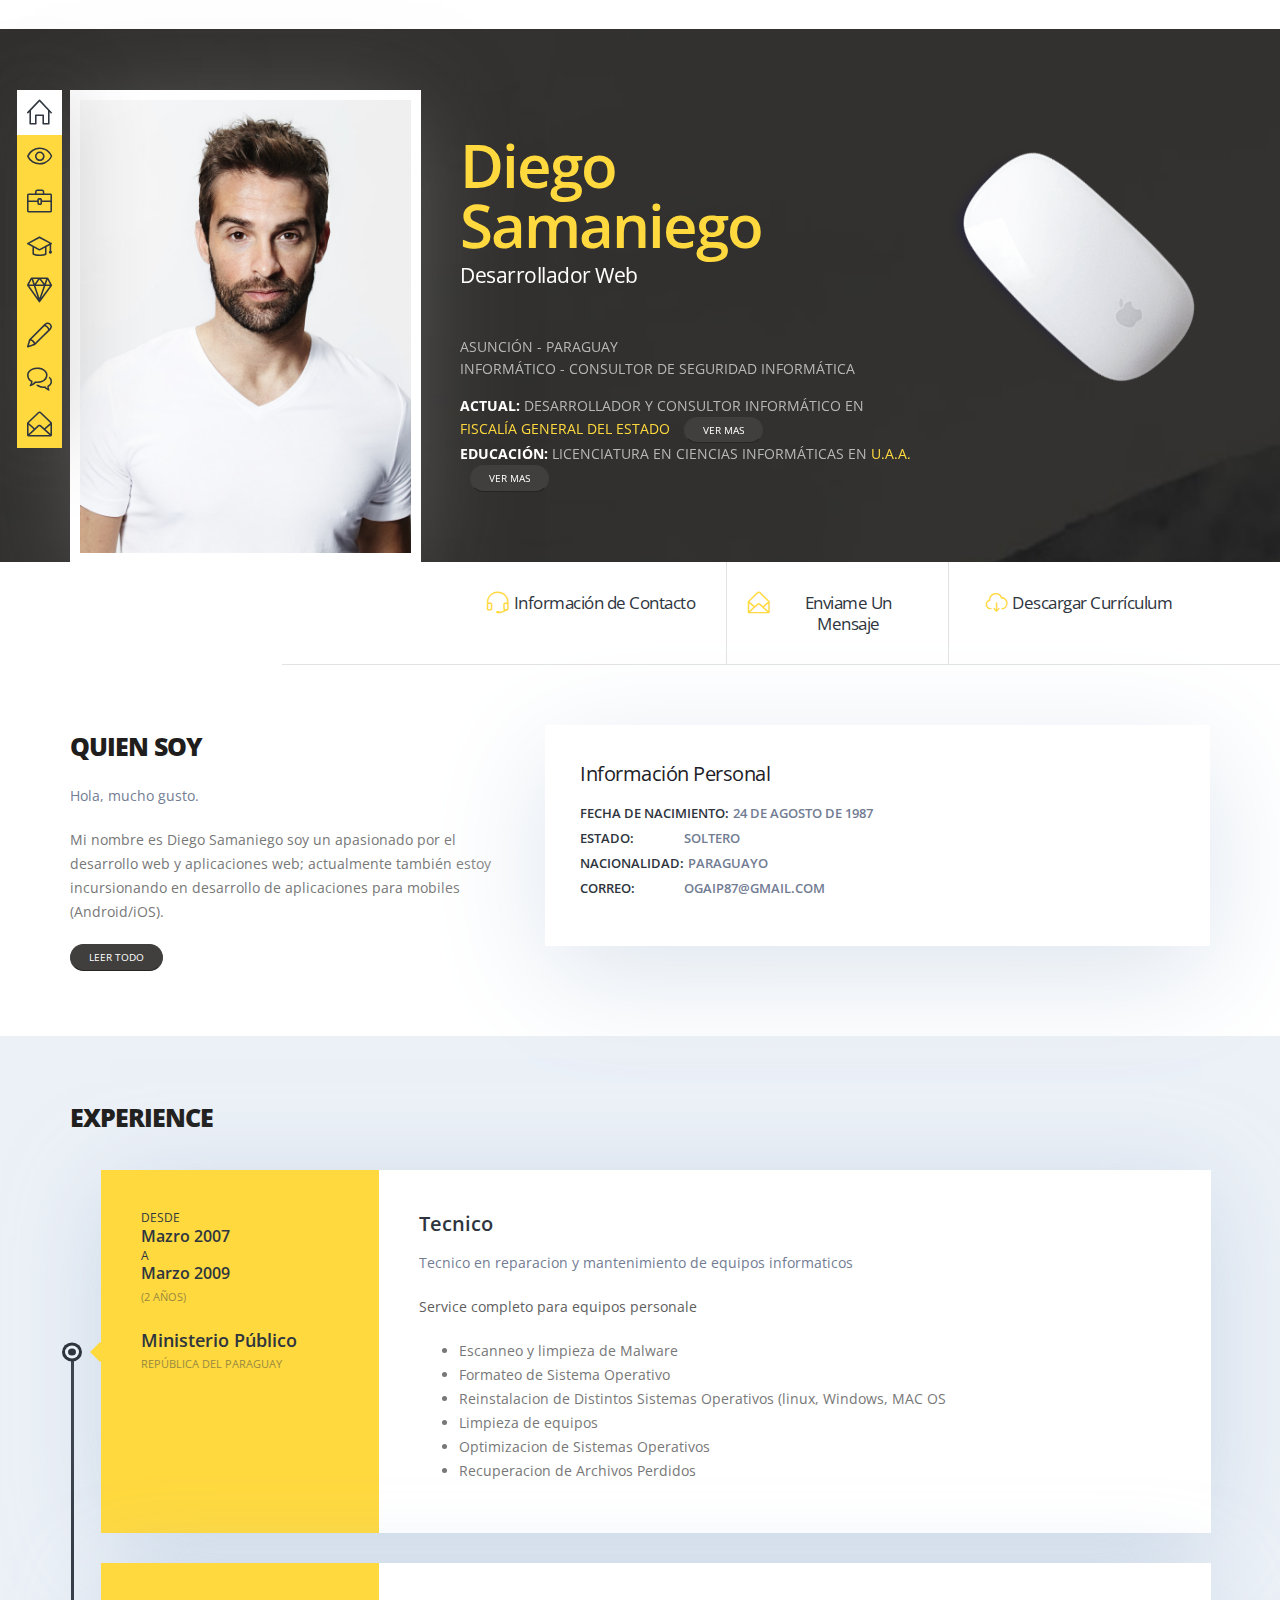
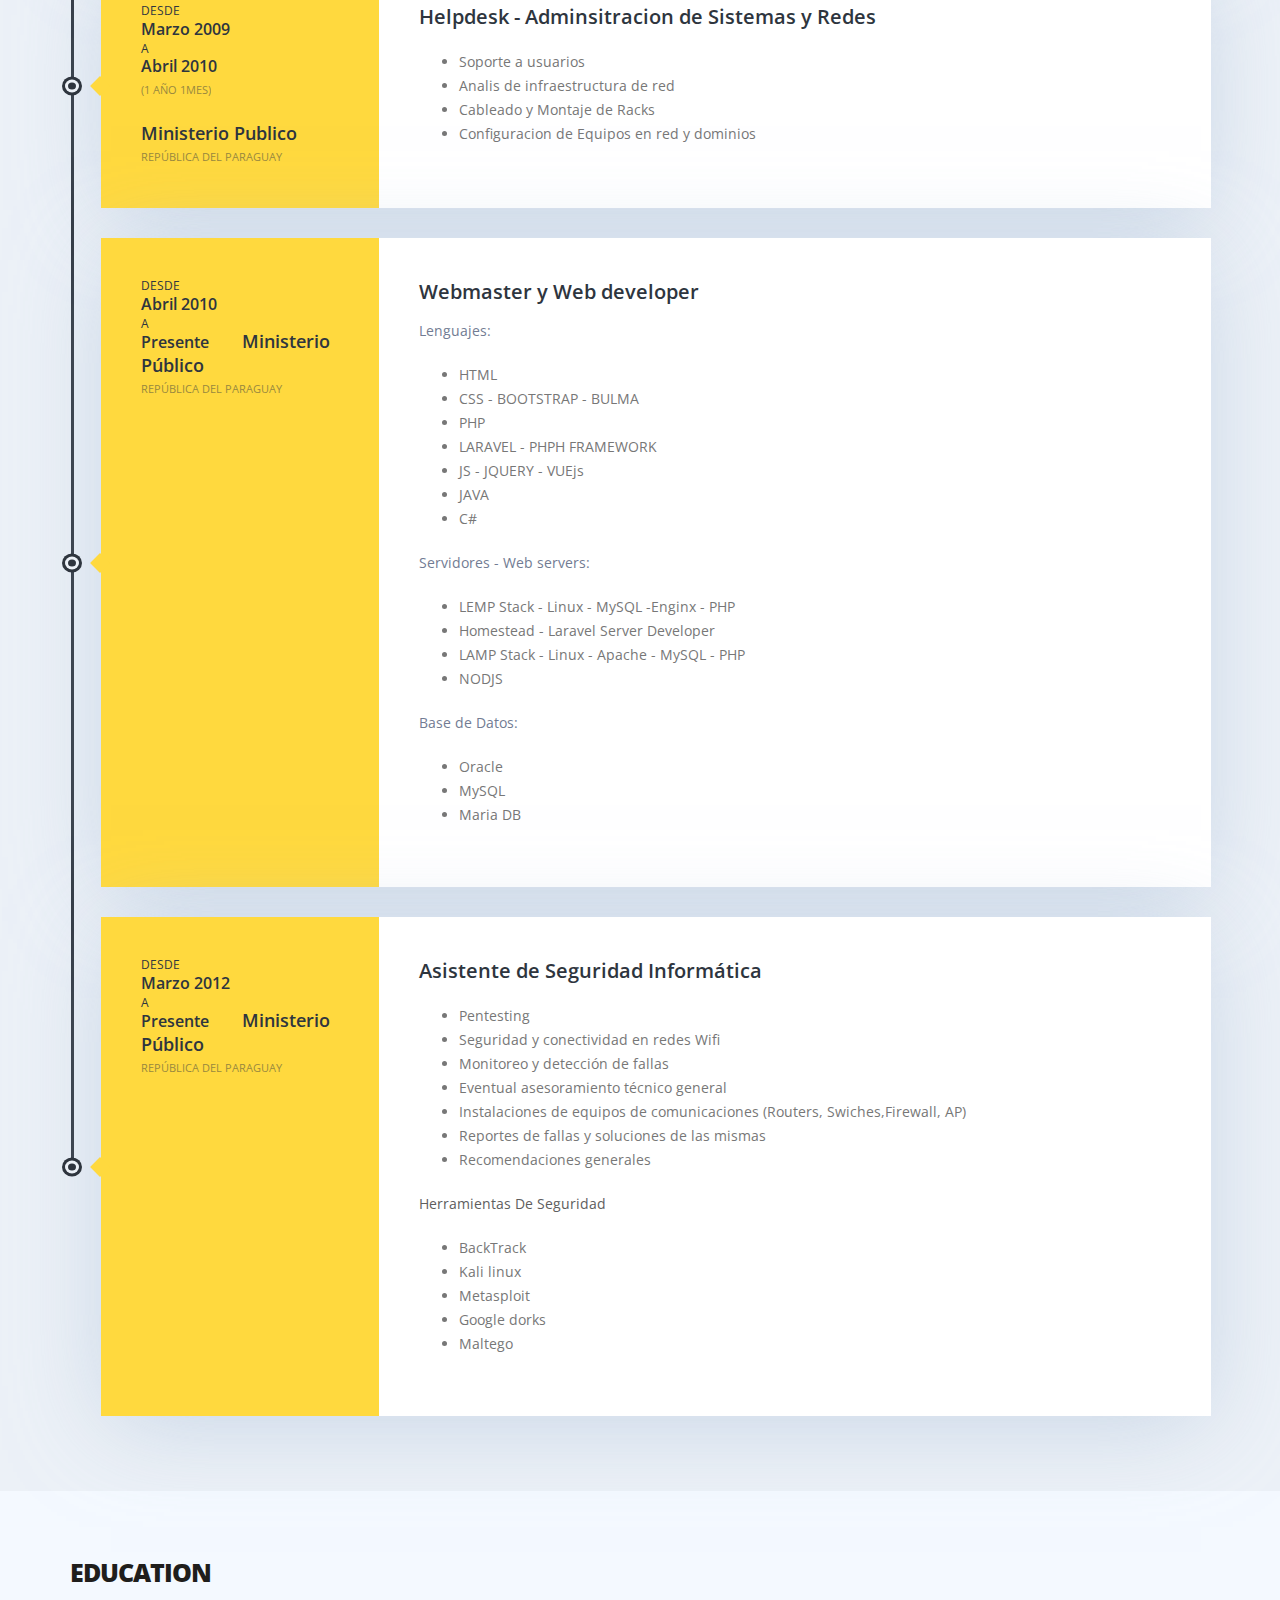
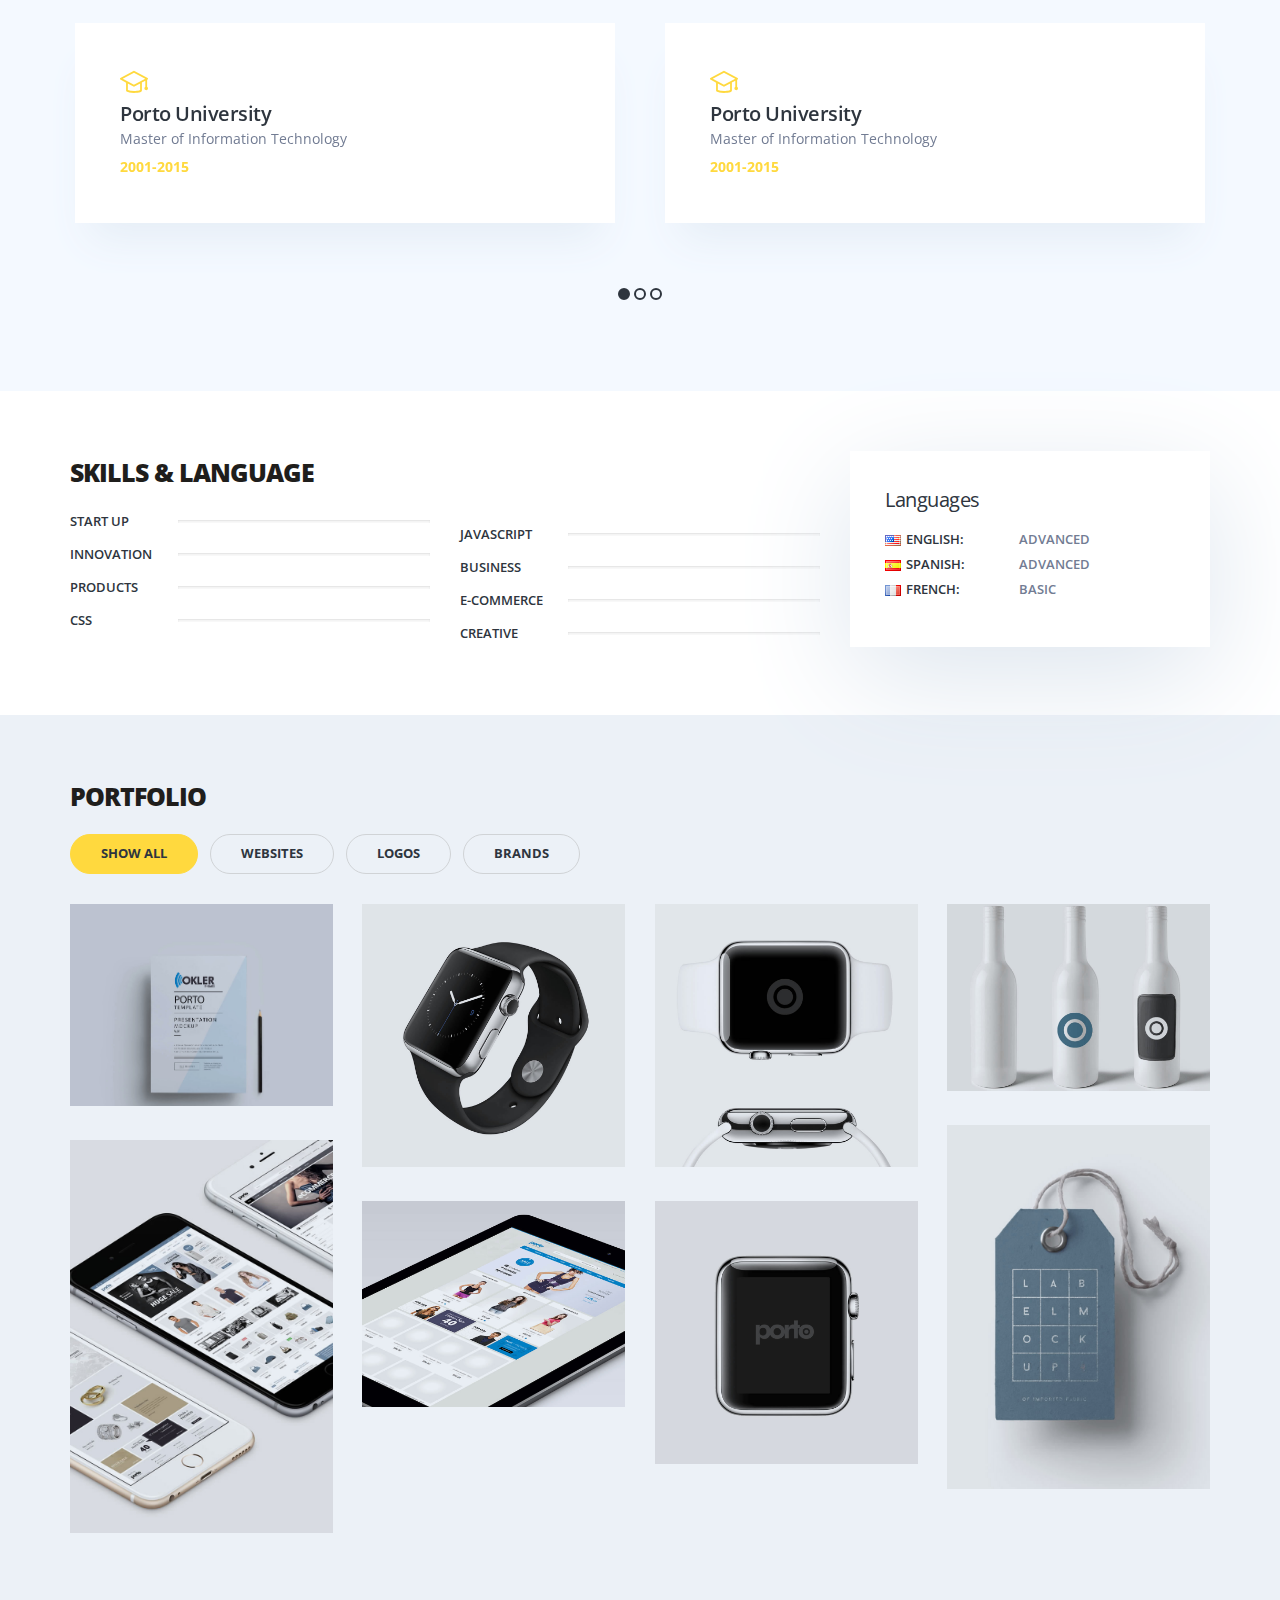
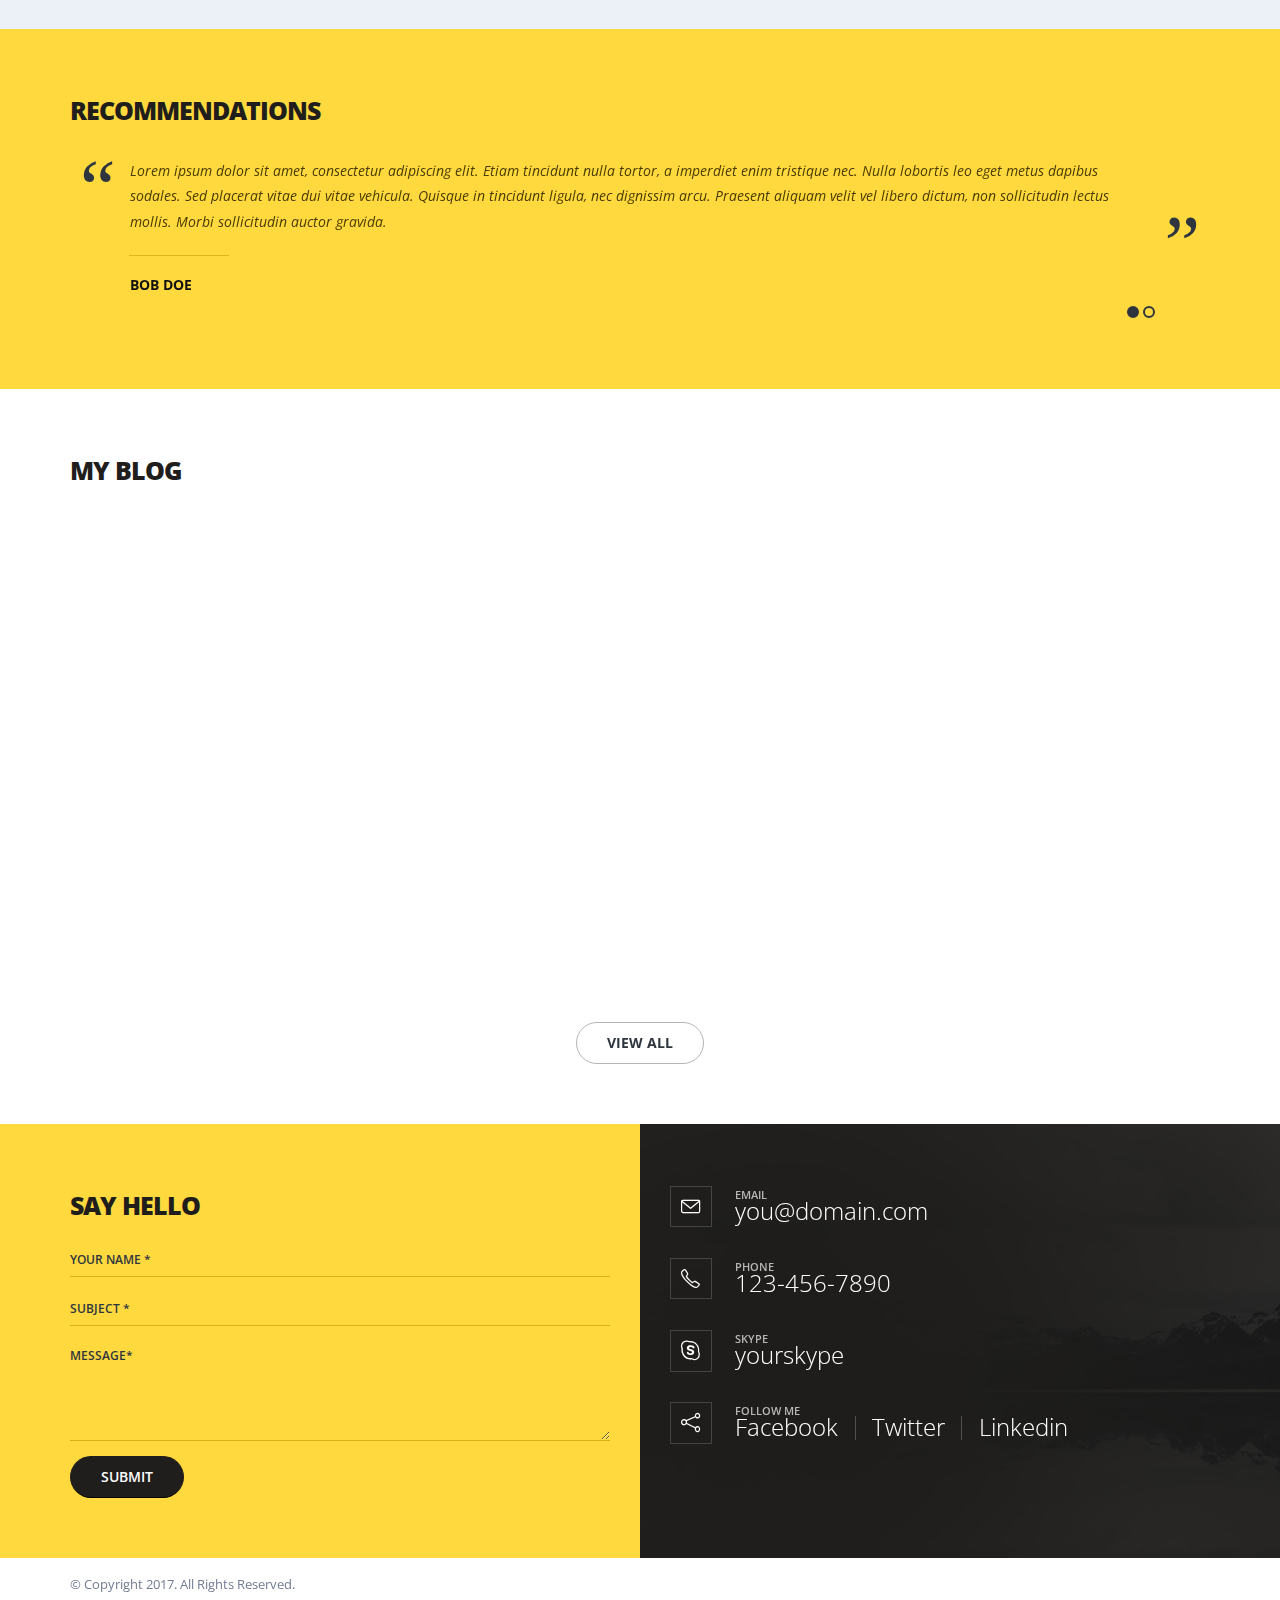
==== commit 2e130044: "subiendo mi experiencia" ====
--- a/index.html
+++ b/index.html
@@ -251,6 +251,9 @@
 							<p>Mezclando ambas tecnologías y con un poco de VUEjs y Bootstrap o BULMA CSS tengo lo necesario para desarrollo del frontend, y teniendo conocimiento de frontend y backend estaría siendo un un Fullstack web developer.</p>
 							<p>Autodidacta de corazon, lo que se lo aprendí a prueba y error ya que actualmente no existen universidades en mi localidad que enseñen desarrollo web avanzado o con lenguajes específicos. En su gran mayoría te enseñan buenos lenguajes pero ya queda por cuenta propia el investigar y dominar el resto.</p>
 							<p>Me inicie en el año 2010 aprendiendo lo básico de HTML y CSS y de ahí en adelante no pare jamás y espero no perder nunca estas ansias de trabajar y encontrar nuevos retos cada dia</p>
+							<p>Por el año 2012 empeze a relacionarme con todo lo que es Seguridad informatica, hackers y cosas asi.</p>
+
+							<p>Actualmente llevo desde ese entonces, 7 años en tecnologias web y 5 en seguridad informatica</p>
 							</div>
 
 							<a id="aboutMeMoreBtn" class="btn btn-tertiary text-uppercase custom-btn-style-1 text-xs">leer todo</a>
@@ -270,64 +273,147 @@
 									<article class="timeline-box right custom-box-shadow-2">
 										<div class="experience-info col-md-3 col-sm-5 match-height background-color-primary">
 											<span class="from text-color-dark text-uppercase">
-												From
-												<span class="font-weight-semibold">Sep 2012</span>
+												Desde
+												<span class="font-weight-semibold">Mazro 2007</span>
 											</span>
 											<span class="to text-color-dark text-uppercase">
-												To
-												<span class="font-weight-semibold">Present</span>
-											</span>
-											<p class="text-color-dark">(3 Years 9 Months)</p>
+												A
+												<span class="font-weight-semibold">Marzo 2009</span>
+											</span>
+											<p class="text-color-dark">(2 años)</p>
 											<span class="company text-color-dark font-weight-semibold">
-												Okler Themes
-												<span class="company-location text-color-dark font-weight-normal text-uppercase">Greater New York</span>
+												Ministerio Público
+												<span class="company-location text-color-dark font-weight-normal text-uppercase">República del Paraguay</span>
 											</span>
 										</div>
 										<div class="experience-description col-md-9 col-sm-7 match-height background-color-light">
-											<h4 class="text-color-dark font-weight-semibold">Chief Product Officer</h4>
-											<p class="custom-text-color-2">Lorem ipsum dolor sit amet, consectetur adipiscing elit. Etiam tincidunt nulla tortor, a imperdiet enim tristique nec. Nulla lobortis leo eget metus dapibus sodales. Sed placerat vitae dui vitae vehicula. Quisque in tincidunt ligula, nec dignissim arcu.</p>
+											<h4 class="text-color-dark font-weight-semibold">Tecnico</h4>
+											<p class="custom-text-color-2">Tecnico en reparacion y mantenimiento de equipos informaticos</p>
+											<p>Service completo para equipos personale</p>
+											<ul>
+												<li>Escanneo y limpieza de Malware</li>
+												<li>Formateo de Sistema Operativo</li>
+												<li>Reinstalacion de Distintos Sistemas Operativos (linux, Windows, MAC OS</li>
+												<li>Limpieza de equipos</li>
+												<li>Optimizacion de Sistemas Operativos</li>
+												<li>Recuperacion de Archivos Perdidos</li>
+											</ul>
 										</div>
 									</article>
 									<article class="timeline-box right custom-box-shadow-2">
 										<div class="experience-info col-md-3 col-sm-5 match-height background-color-primary">
 											<span class="from text-color-dark text-uppercase">
-												From
-												<span class="font-weight-semibold">Sep 2012</span>
+												Desde
+												<span class="font-weight-semibold">Marzo 2009</span>
 											</span>
 											<span class="to text-color-dark text-uppercase">
-												To
-												<span class="font-weight-semibold">Present</span>
-											</span>
-											<p class="text-color-dark">(3 Years 9 Months)</p>
+												A
+												<span class="font-weight-semibold">Abril 2010</span>
+											</span>
+											<p class="text-color-dark">(1 Año 1mes)</p>
 											<span class="company text-color-dark font-weight-semibold">
-												Okler Themes
-												<span class="company-location text-color-dark font-weight-normal text-uppercase">Greater New York</span>
+												Ministerio Publico
+												<span class="company-location text-color-dark font-weight-normal text-uppercase">República del Paraguay</span>
 											</span>
 										</div>
 										<div class="experience-description col-md-9 col-sm-7 match-height background-color-light">
-											<h4 class="text-color-dark font-weight-semibold">Chief Product Officer</h4>
-											<p class="custom-text-color-2">Lorem ipsum dolor sit amet, consectetur adipiscing elit. Etiam tincidunt nulla tortor, a imperdiet enim tristique nec. Nulla lobortis leo eget metus dapibus sodales. Sed placerat vitae dui vitae vehicula. Quisque in tincidunt ligula, nec dignissim arcu.</p>
+											<h4 class="text-color-dark font-weight-semibold">Helpdesk - Adminsitracion de Sistemas y Redes</h4>
+											<p class="custom-text-color-2">
+												<ul>
+													<li>Soporte a usuarios</li>
+													<li>Analis de infraestructura de red</li>
+													<li>Cableado y Montaje de Racks</li>
+													<li>Configuracion de Equipos en red y dominios</li>
+												</ul>
+											</p>
 										</div>
 									</article>
 									<article class="timeline-box right custom-box-shadow-2">
 										<div class="experience-info col-md-3 col-sm-5 match-height background-color-primary">
 											<span class="from text-color-dark text-uppercase">
-												From
-												<span class="font-weight-semibold">Sep 2012</span>
+												Desde
+												<span class="font-weight-semibold">Abril 2010</span>
 											</span>
 											<span class="to text-color-dark text-uppercase">
-												To
-												<span class="font-weight-semibold">Present</span>
-											</span>
-											<p class="text-color-dark">(3 Years 9 Months)</p>
+												A
+												<span class="font-weight-semibold">Presente</span>
+											</span>
 											<span class="company text-color-dark font-weight-semibold">
-												Okler Themes
-												<span class="company-location text-color-dark font-weight-normal text-uppercase">Greater New York</span>
+												Ministerio Público
+												<span class="company-location text-color-dark font-weight-normal text-uppercase">República del Paraguay</span>
 											</span>
 										</div>
 										<div class="experience-description col-md-9 col-sm-7 match-height background-color-light">
-											<h4 class="text-color-dark font-weight-semibold">Chief Product Officer</h4>
-											<p class="custom-text-color-2">Lorem ipsum dolor sit amet, consectetur adipiscing elit. Etiam tincidunt nulla tortor, a imperdiet enim tristique nec. Nulla lobortis leo eget metus dapibus sodales. Sed placerat vitae dui vitae vehicula. Quisque in tincidunt ligula, nec dignissim arcu.</p>
+											<h4 class="text-color-dark font-weight-semibold">Webmaster y Web developer</h4>
+											<p class="custom-text-color-2">
+											Lenguajes:
+												<ul>
+													<li>HTML</li>
+													<li>CSS - BOOTSTRAP - BULMA</li>
+													<li>PHP</li>
+													<li>LARAVEL - PHPH FRAMEWORK</li>
+													<li>JS - JQUERY - VUEjs</li>
+													<li>JAVA</li>
+													<li>C#</li>
+												</ul>
+											</p>
+											<p class="custom-text-color-2">
+												Servidores - Web servers:
+												<ul>
+													<li>LEMP Stack - Linux - MySQL -Enginx - PHP</li>
+													<li>Homestead - Laravel Server Developer</li>
+													<li>LAMP Stack - Linux - Apache - MySQL - PHP</li>
+													<li>NODJS</li>
+												</ul>
+											</p>
+											<p class="custom-text-color-2">
+												Base de Datos:
+												<ul>
+													<li>Oracle</li>
+													<li>MySQL</li>
+													<li>Maria DB</li>
+												</ul>
+											</p>
+										</div>
+									</article>
+									<article class="timeline-box right custom-box-shadow-2">
+										<div class="experience-info col-md-3 col-sm-5 match-height background-color-primary">
+											<span class="from text-color-dark text-uppercase">
+												Desde
+												<span class="font-weight-semibold">Marzo 2012</span>
+											</span>
+											<span class="to text-color-dark text-uppercase">
+												A
+												<span class="font-weight-semibold">Presente</span>
+											</span>
+											<span class="company text-color-dark font-weight-semibold">
+												Ministerio Público
+												<span class="company-location text-color-dark font-weight-normal text-uppercase">República del Paraguay</span>
+											</span>
+										</div>
+										<div class="experience-description col-md-9 col-sm-7 match-height background-color-light">
+											<h4 class="text-color-dark font-weight-semibold">Asistente de Seguridad Informática</h4>
+											<p class="custom-text-color-2">
+											<ul>
+												<li>Pentesting</li>
+												<li>Seguridad y conectividad en redes Wifi</li>
+												<li>Monitoreo y detección de fallas</li>
+												<li>Eventual asesoramiento técnico general</li>
+												<li>Instalaciones de equipos de comunicaciones (Routers, Swiches,Firewall, AP)</li>
+												<li>Reportes de fallas y soluciones de las mismas</li>
+												<li>Recomendaciones generales</li>
+											</ul>
+											</p>
+											<p>
+											Herramientas De Seguridad
+											<ul>
+												<li>BackTrack</li>
+												<li>Kali linux</li>
+												<li>Metasploit</li>
+												<li>Google dorks</li>
+												<li>Maltego</li>
+											</ul>
+											</p>
 										</div>
 									</article>
 									<div class="timeline-bar"></div>
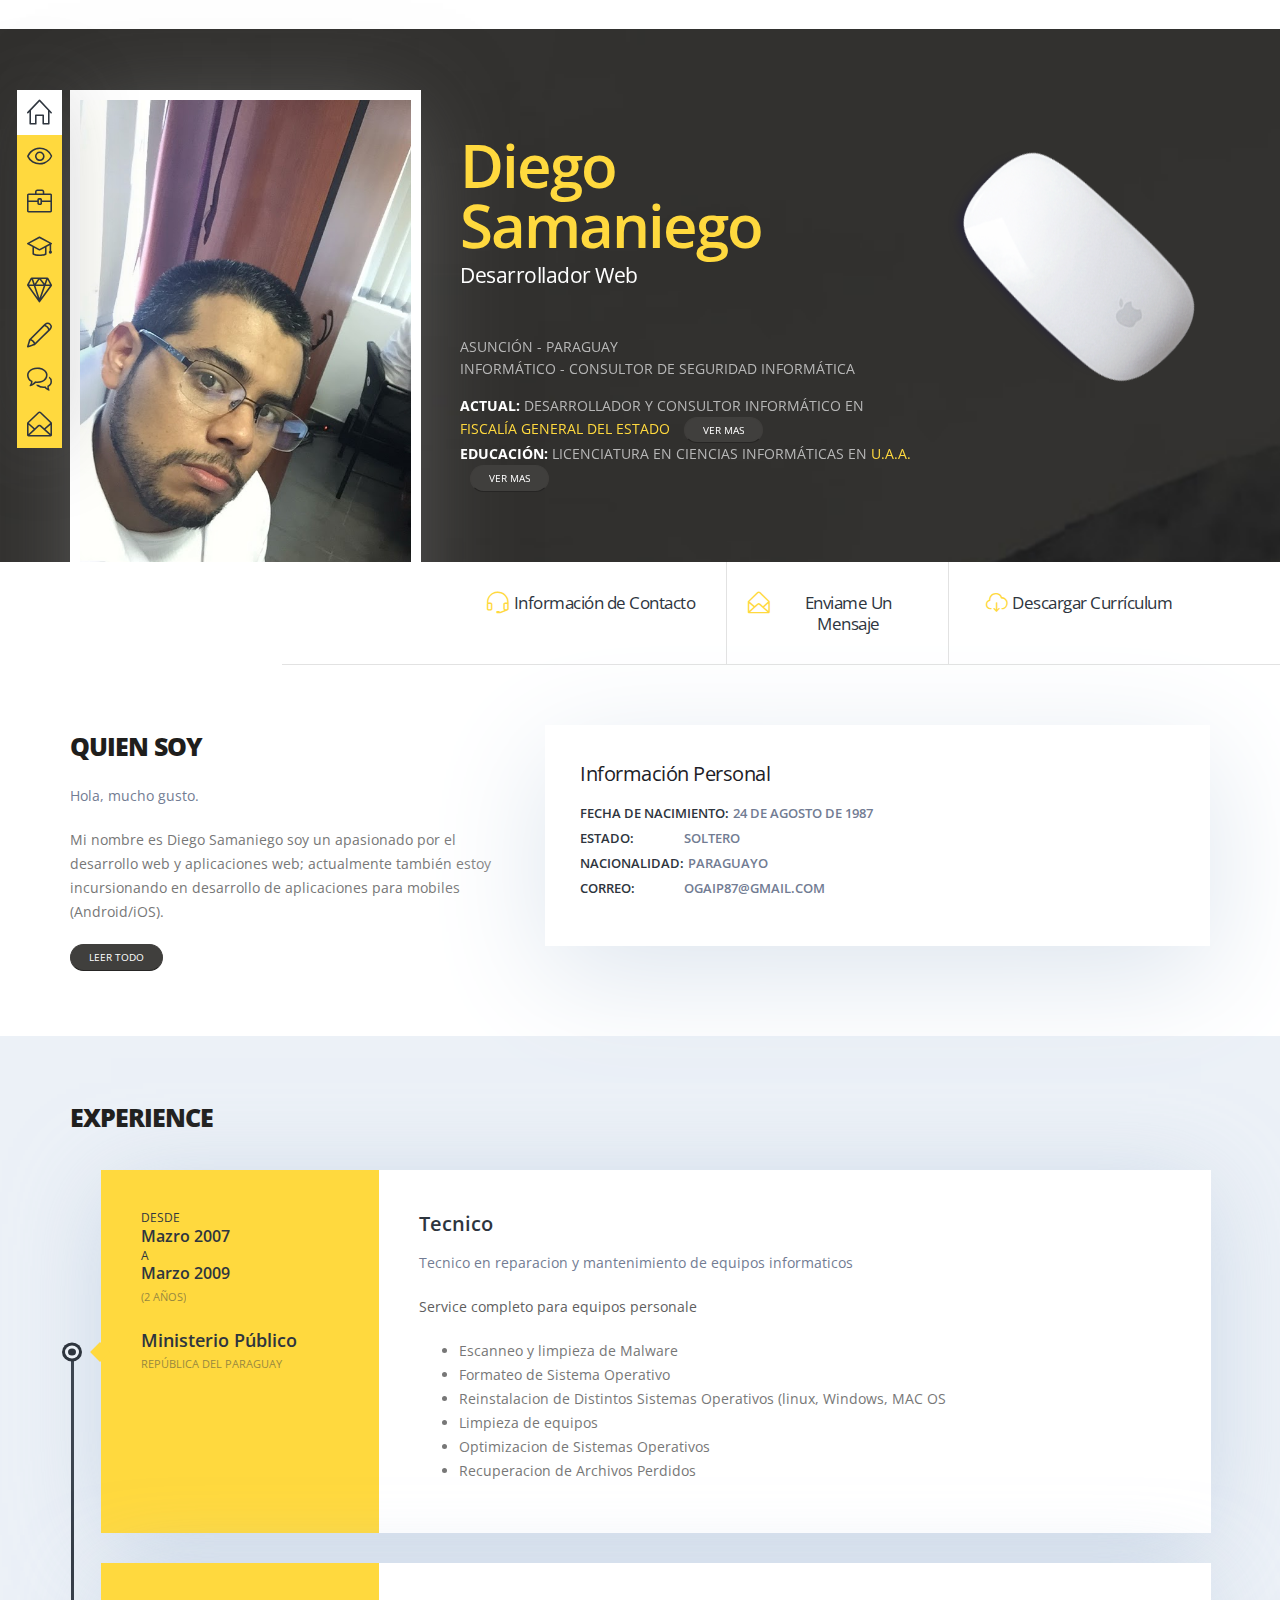
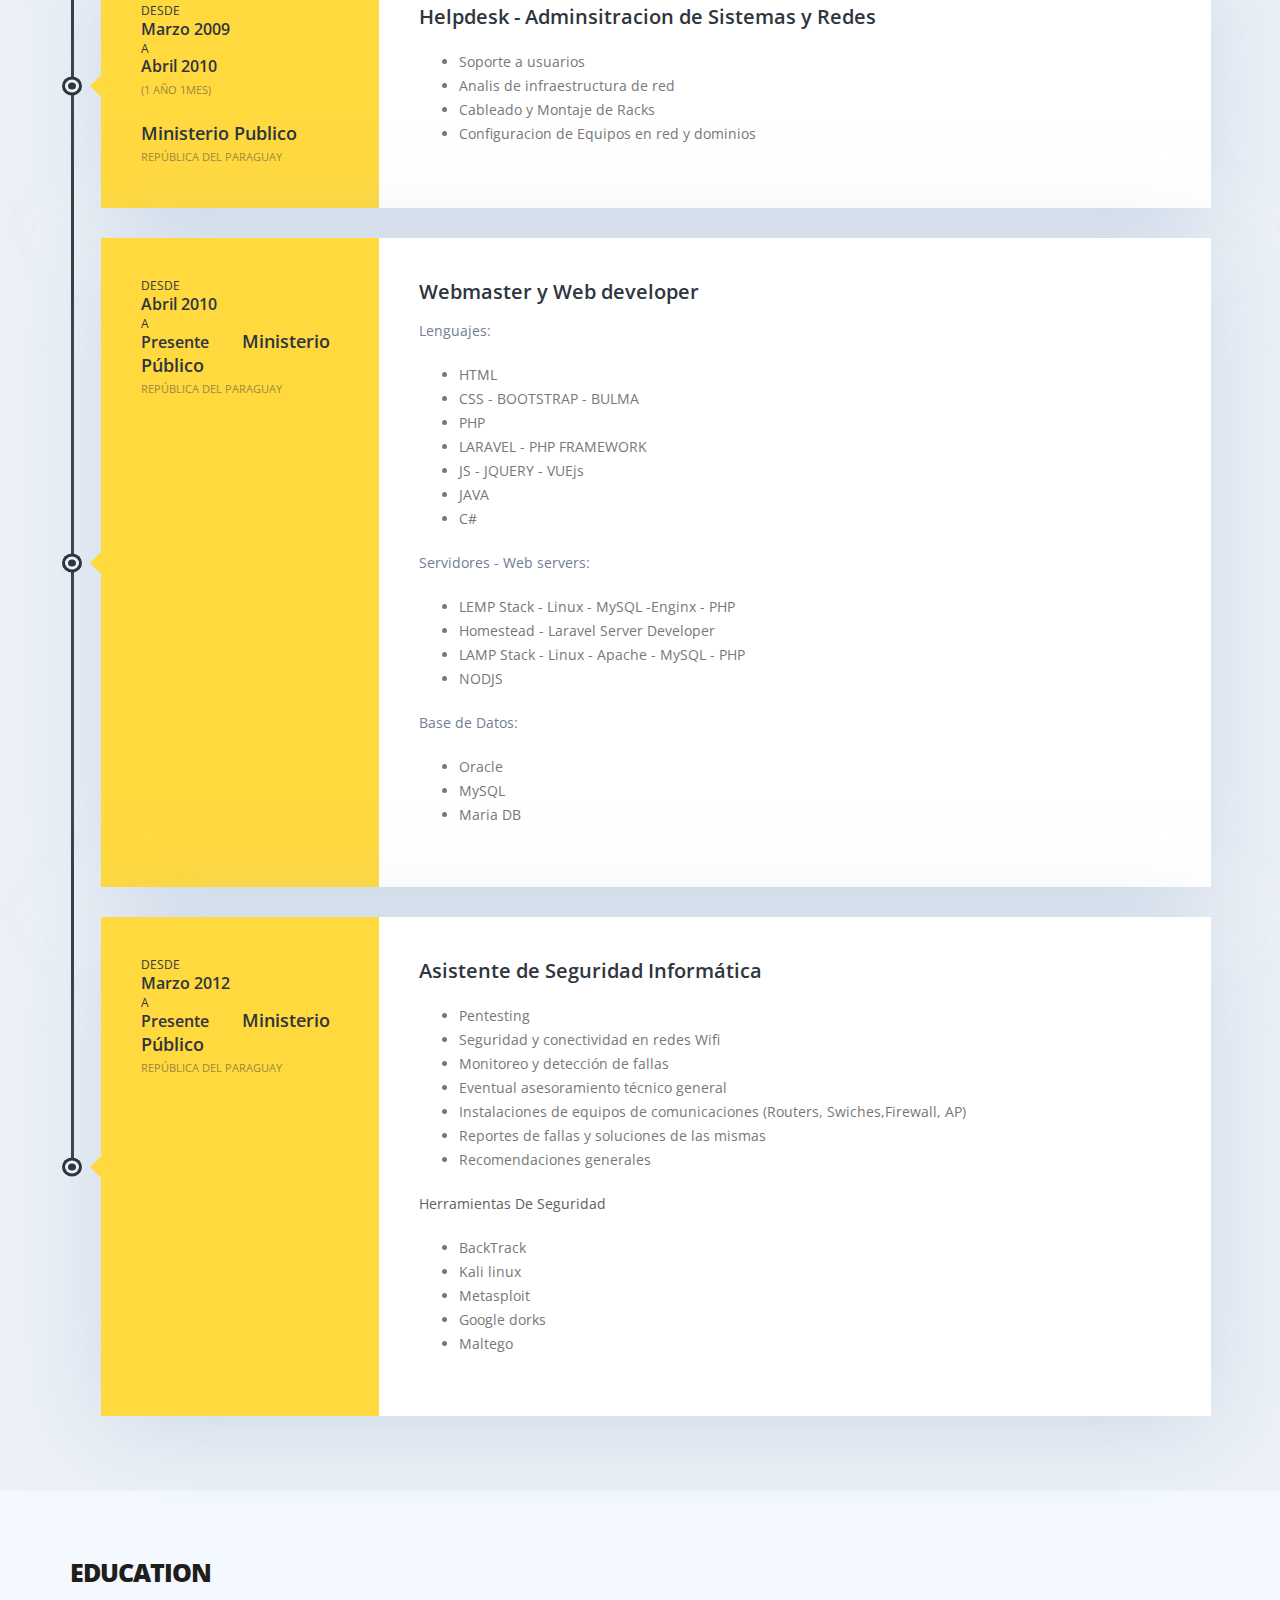
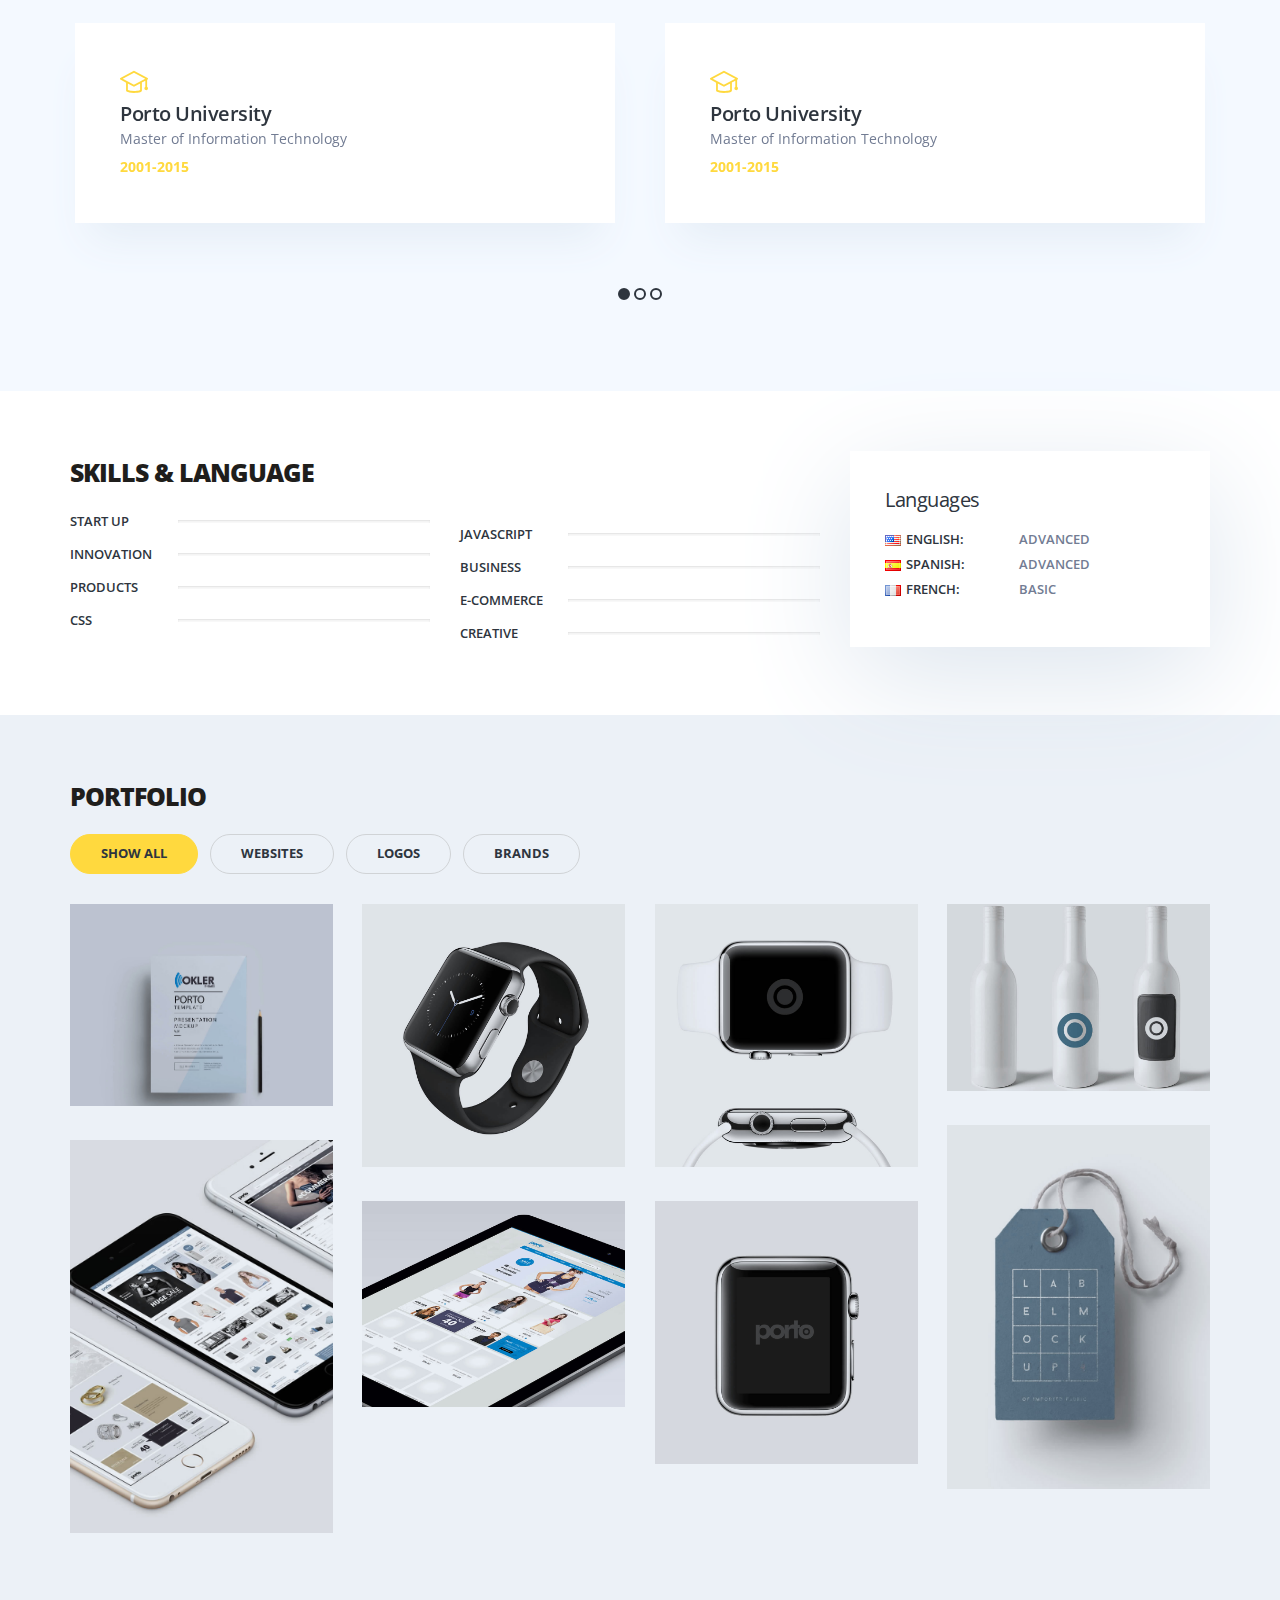
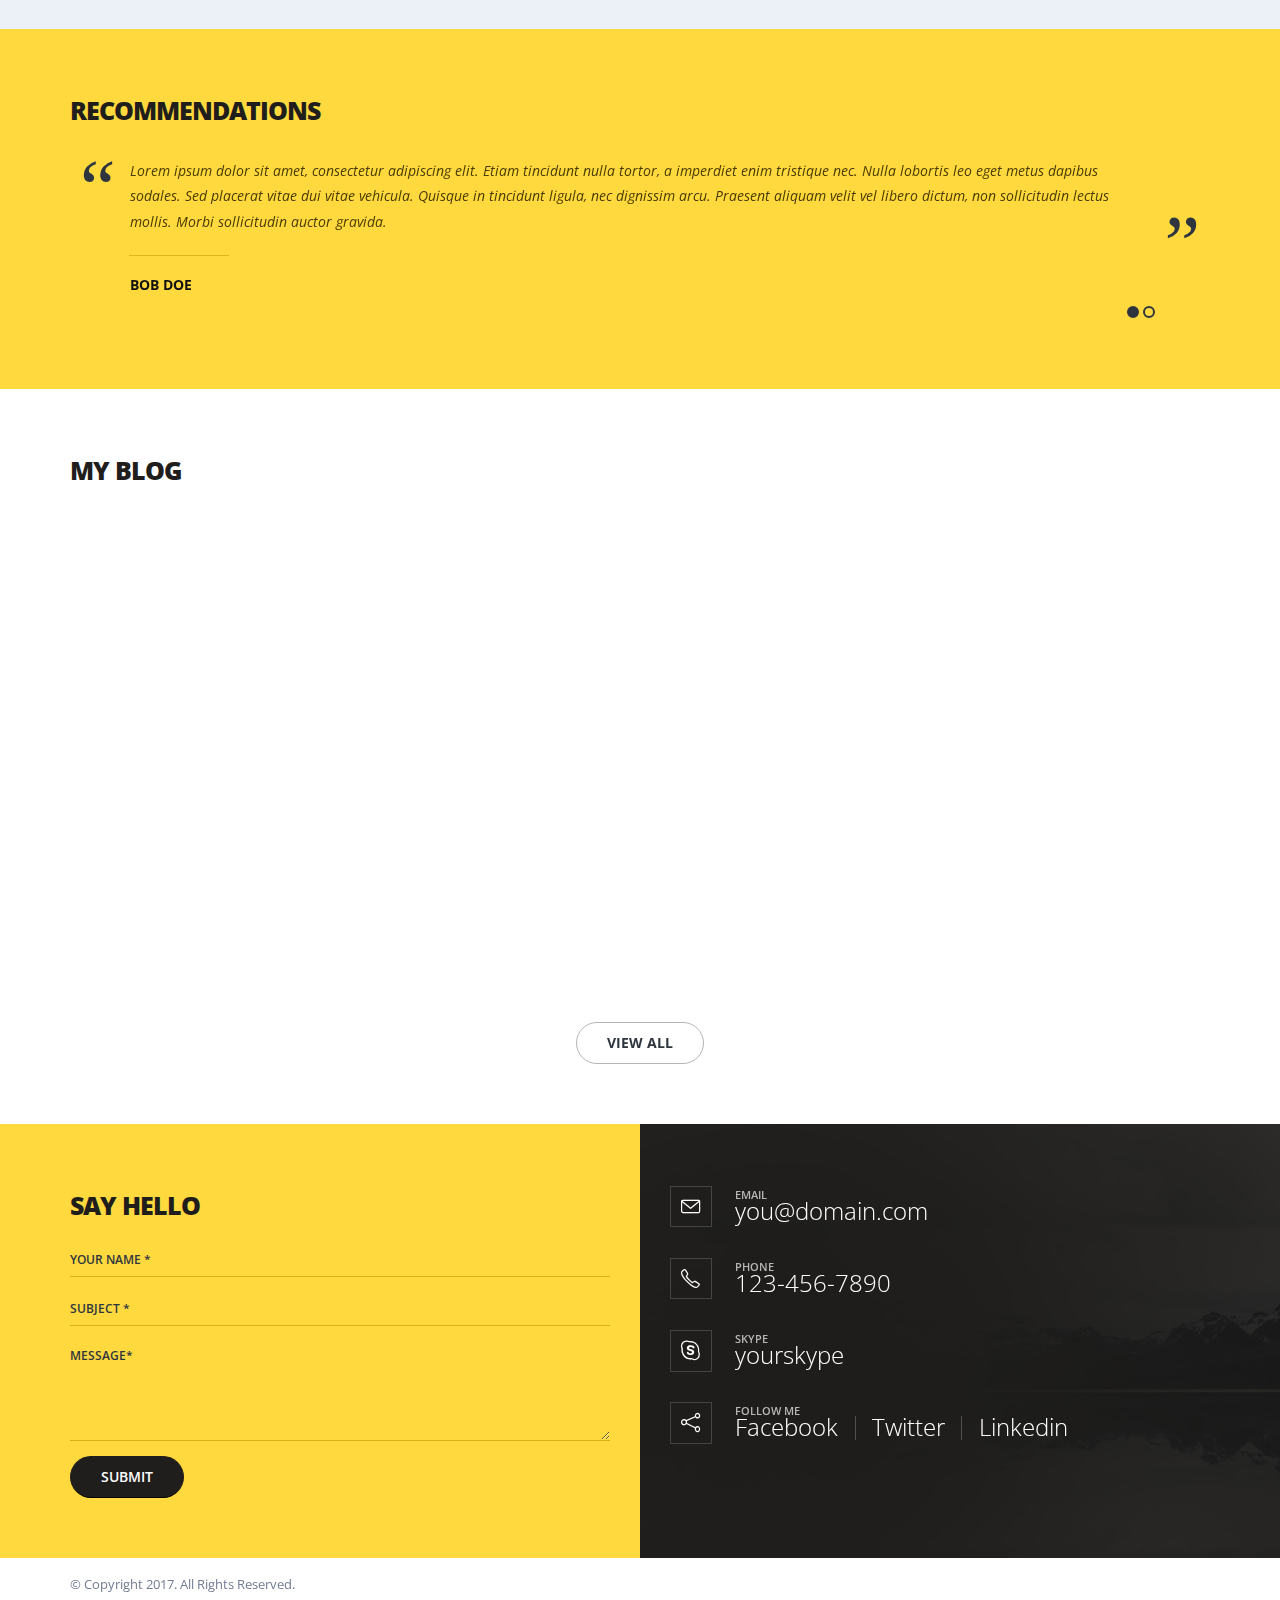
==== commit 94312408: "foto actualizada" ====
--- a/index.html
+++ b/index.html
@@ -351,7 +351,7 @@
 													<li>HTML</li>
 													<li>CSS - BOOTSTRAP - BULMA</li>
 													<li>PHP</li>
-													<li>LARAVEL - PHPH FRAMEWORK</li>
+													<li>LARAVEL - PHP FRAMEWORK</li>
 													<li>JS - JQUERY - VUEjs</li>
 													<li>JAVA</li>
 													<li>C#</li>
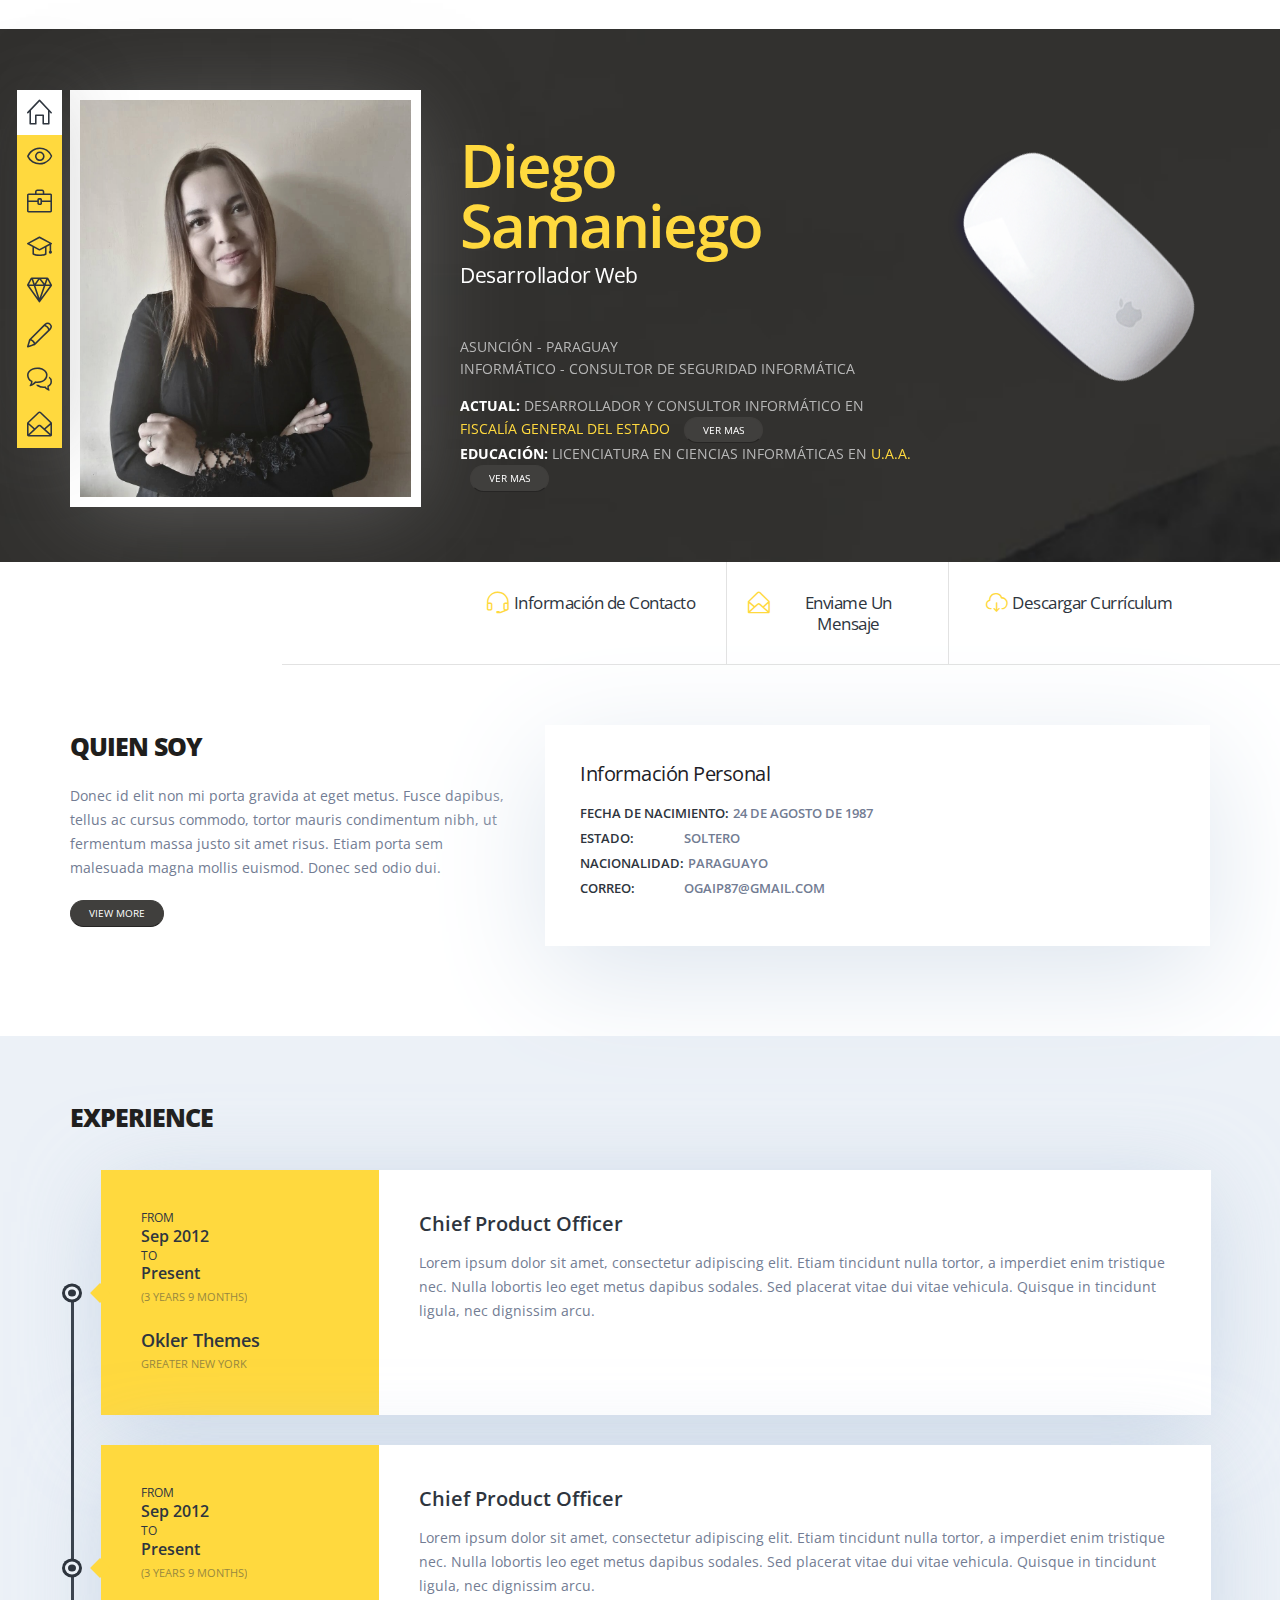
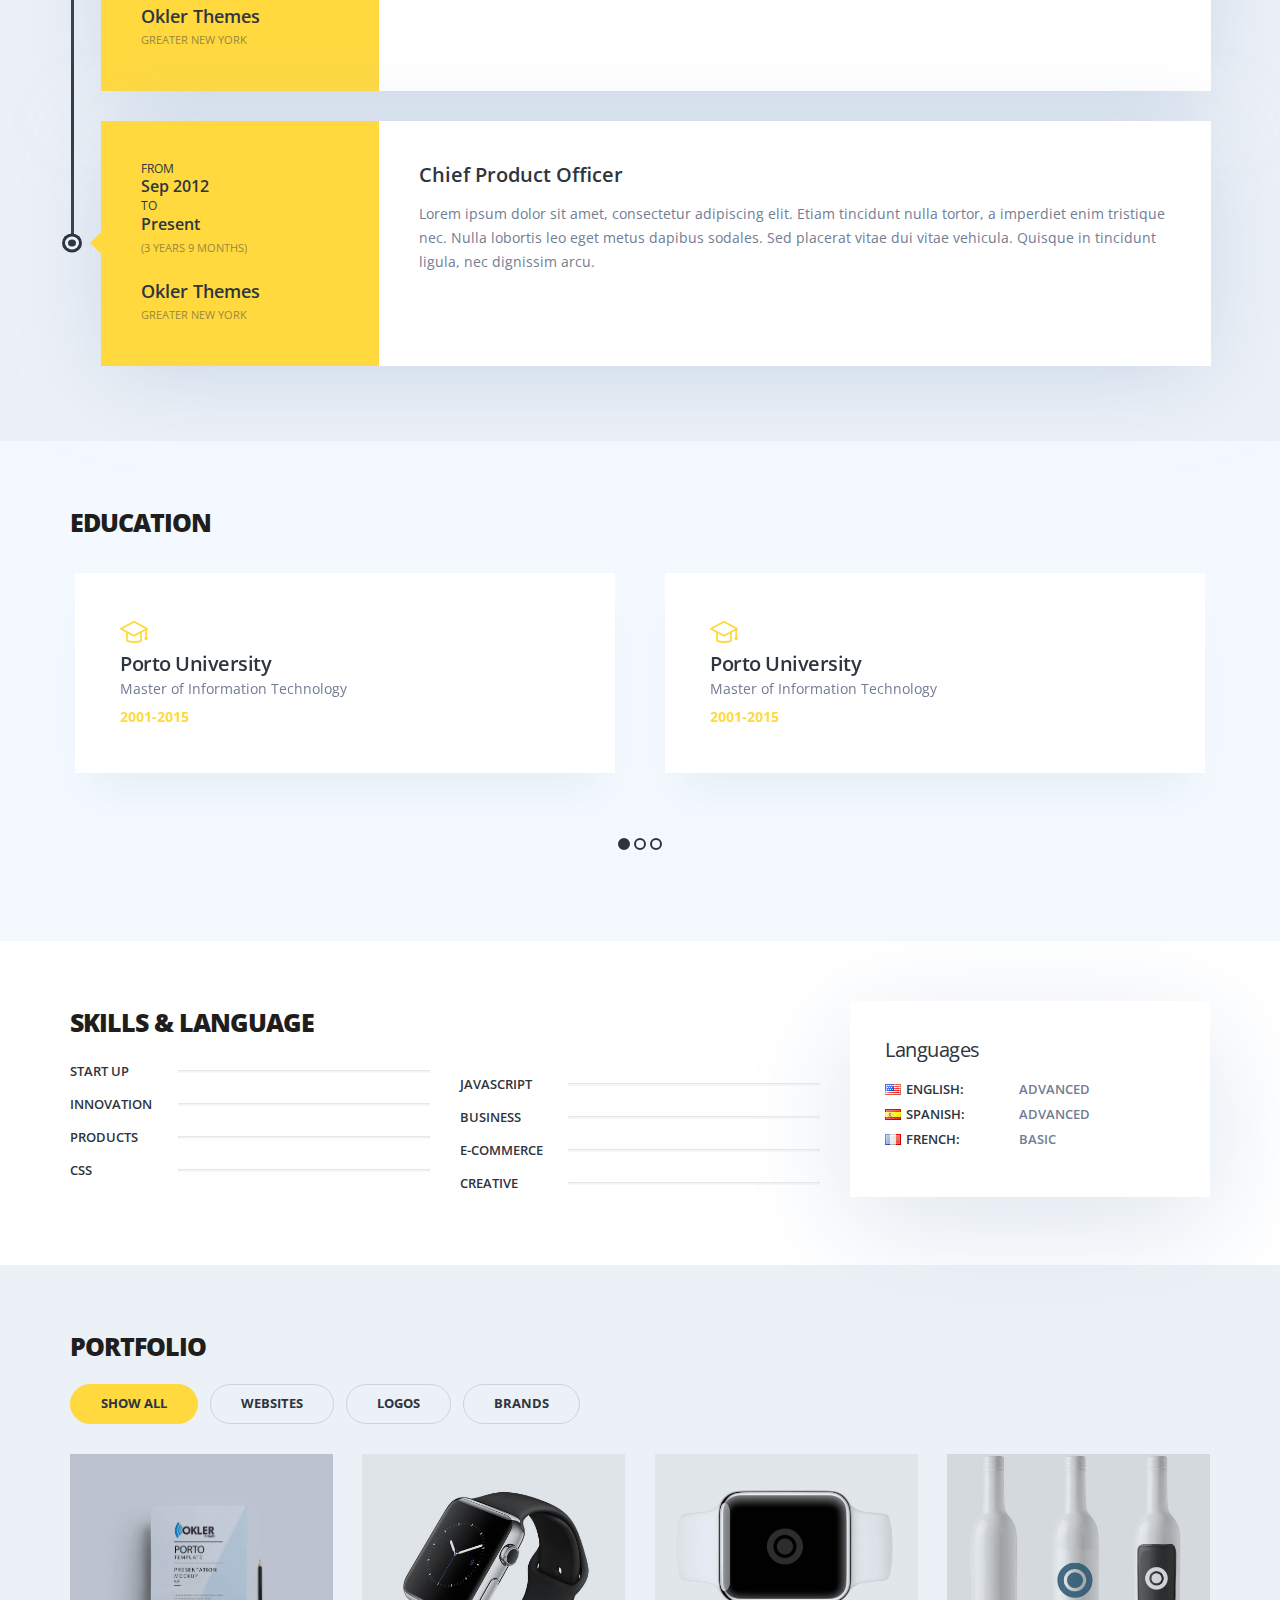
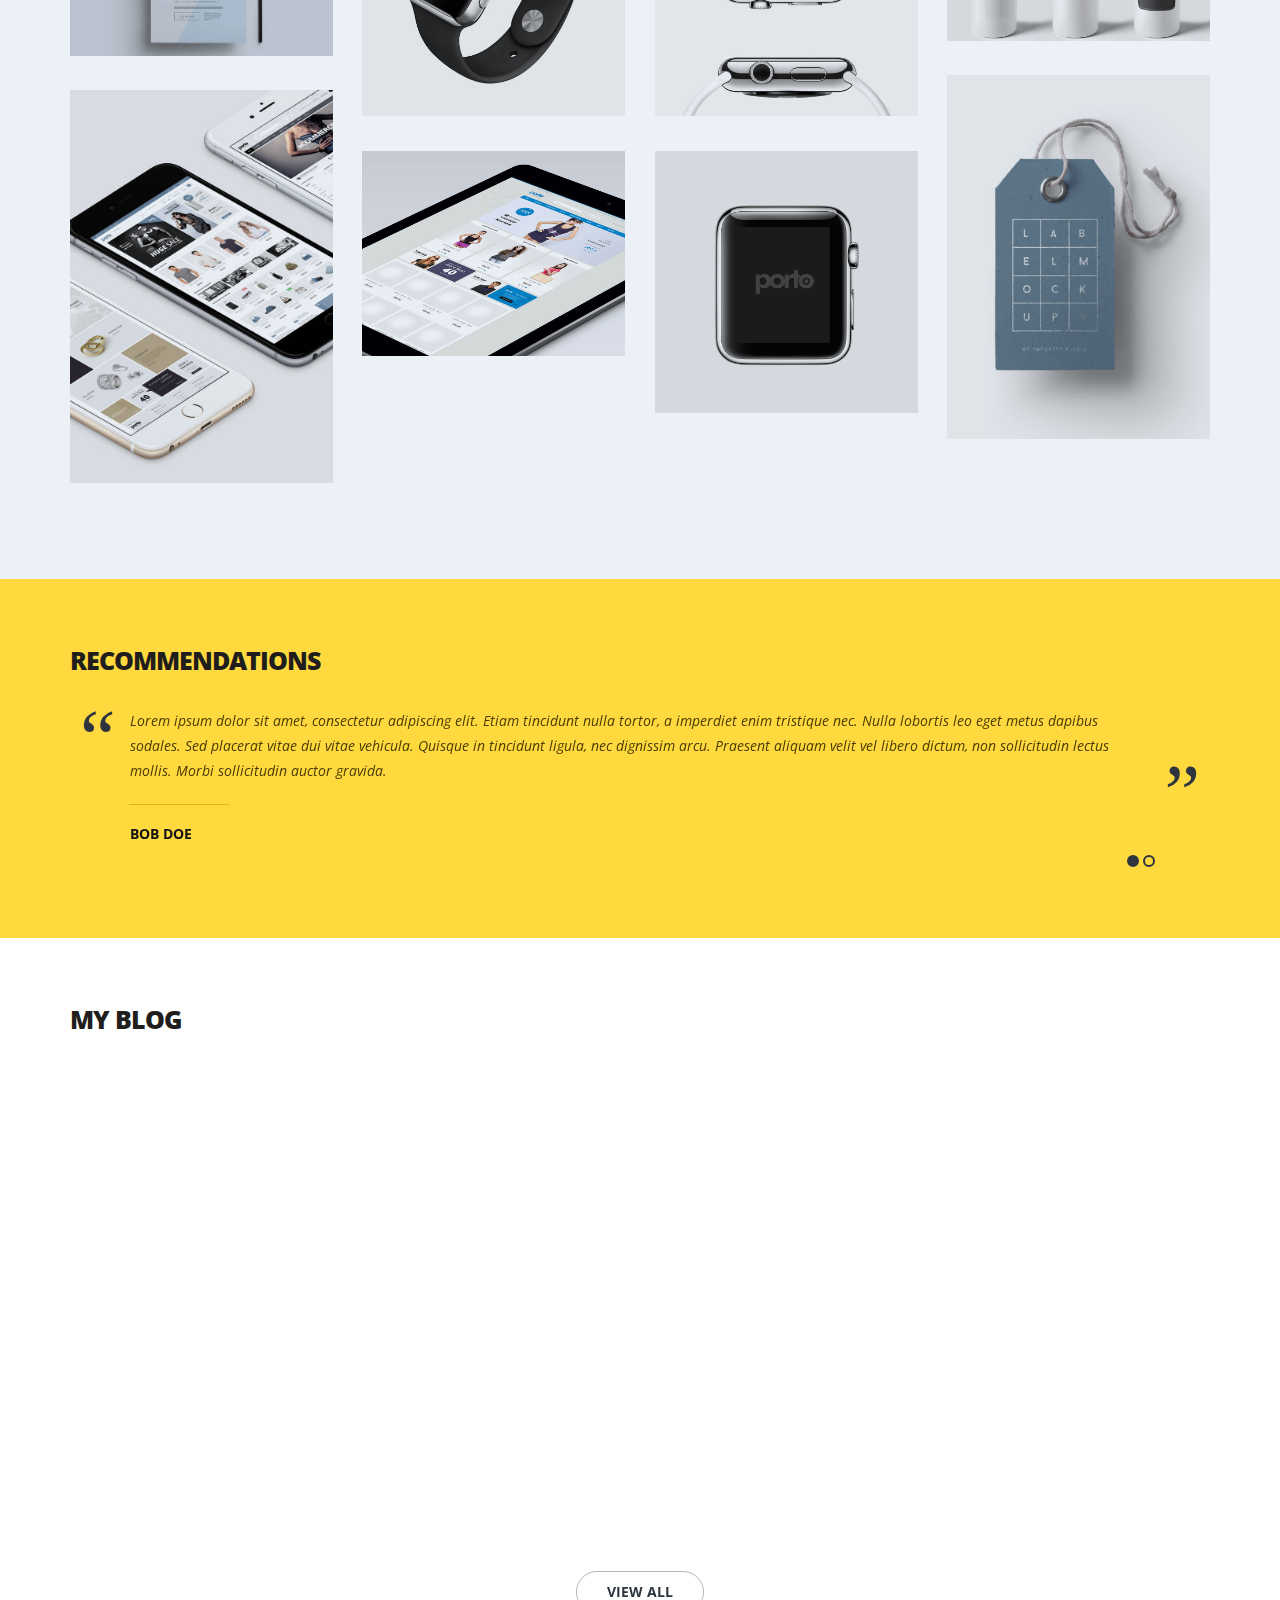
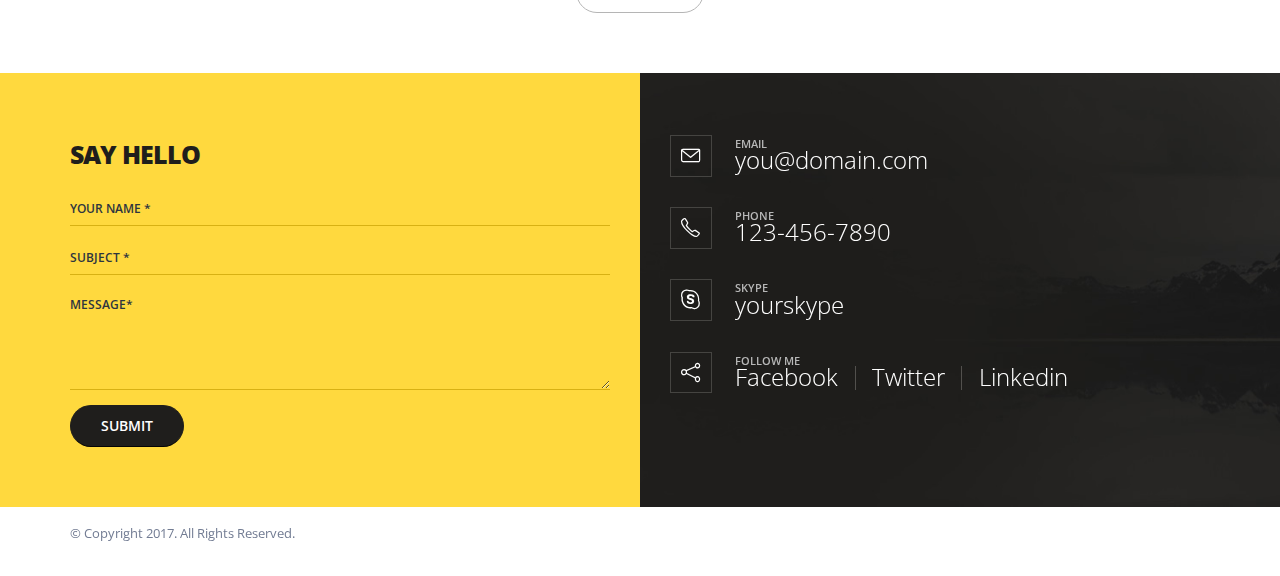
==== commit 24543fd0: "foto 1" ====
--- a/index.html
+++ b/index.html
@@ -138,7 +138,7 @@
 				<div class="container">
 					<div class="row">
 						<div class="col-md-4 col-sm-4 col-xs-10 col-sm-offset-0 col-xs-offset-1 custom-sm-margin-bottom-1">
-							<img src="asset/img/about-me/me.jpg" class="img-responsive custom-border custom-image-position-2 custom-box-shadow-4" alt />
+							<img src="asset/img/about-me/1.jpg" class="img-responsive custom-border custom-image-position-2 custom-box-shadow-4" alt />
 						</div>
 						<div class="col-md-5 col-sm-8">
 							<h1 class="text-color-primary custom-font-size-1">Diego Samaniego</h1>
@@ -242,21 +242,17 @@
 
 							<h2 class="text-color-quaternary font-weight-extra-bold text-uppercase">Quien Soy</h2>
 
-							<p class="custom-text-color-2">
-							Hola, mucho gusto. </p>
-							<p>Mi nombre es Diego Samaniego soy un apasionado por el desarrollo web y aplicaciones web; actualmente también estoy incursionando en desarrollo de aplicaciones para mobiles (Android/iOS).</p>
+							<p class="custom-text-color-2">Donec id elit non mi porta gravida at eget metus. Fusce dapibus, tellus ac cursus commodo, tortor mauris condimentum nibh, ut fermentum massa justo sit amet risus. Etiam porta sem malesuada magna mollis euismod. Donec sed odio dui.</p>
 
 							<div class="about-me-more" id="aboutMeMore">
-							<p>Mi lenguaje Preferido es PHP y un excelente framework de desarrollo con el cual trabajo actualmente es LARAVEL. </p>
-							<p>Mezclando ambas tecnologías y con un poco de VUEjs y Bootstrap o BULMA CSS tengo lo necesario para desarrollo del frontend, y teniendo conocimiento de frontend y backend estaría siendo un un Fullstack web developer.</p>
-							<p>Autodidacta de corazon, lo que se lo aprendí a prueba y error ya que actualmente no existen universidades en mi localidad que enseñen desarrollo web avanzado o con lenguajes específicos. En su gran mayoría te enseñan buenos lenguajes pero ya queda por cuenta propia el investigar y dominar el resto.</p>
-							<p>Me inicie en el año 2010 aprendiendo lo básico de HTML y CSS y de ahí en adelante no pare jamás y espero no perder nunca estas ansias de trabajar y encontrar nuevos retos cada dia</p>
-							<p>Por el año 2012 empeze a relacionarme con todo lo que es Seguridad informatica, hackers y cosas asi.</p>
-
-							<p>Actualmente llevo desde ese entonces, 7 años en tecnologias web y 5 en seguridad informatica</p>
-							</div>
-
-							<a id="aboutMeMoreBtn" class="btn btn-tertiary text-uppercase custom-btn-style-1 text-xs">leer todo</a>
+								<p>Lorem ipsum dolor sit amet, consectetur adipiscing elit. Etiam tincidunt nulla tortor, a imperdiet enim tristique nec. Nulla lobortis leo eget metus dapibus sodales. Sed placerat vitae dui vitae vehicula. Quisque in tincidunt ligula, nec dignissim arcu. Praesent aliquam velit vel libero dictum, non sollicitudin lectus mollis. Morbi sollicitudin auctor gravida. Vivamus vitae dui non lorem euismod pretium. Morbi congue sem sed ex iaculis, nec mattis felis pretium. Nullam molestie libero id odio blandit sodales. Suspendisse non mauris et felis molestie placerat aliquet a risus. Aliquam ac leo tempus, hendrerit eros mollis, gravida est.</p>
+
+								<p>Proin euismod ipsum a tellus condimentum dapibus. Integer porttitor felis elit, eget rutrum ligula commodo quis. Praesent ultricies neque eu mi congue blandit. Nulla feugiat feugiat aliquet. Morbi sed mattis erat. Nullam scelerisque molestie eros, id tristique felis iaculis non. Duis pellentesque neque eget iaculis varius. Donec at nisl semper, aliquam est id, tincidunt lacus. Donec at erat purus.</p>
+
+								<p>Morbi tincidunt nunc non diam porta, at fermentum orci bibendum. Donec arcu nisi, ornare nec commodo vitae, sollicitudin sed magna. Cras sit amet justo et nulla pulvinar laoreet. Phasellus scelerisque, metus id posuere vulputate, diam tellus iaculis sapien, eget scelerisque ipsum libero convallis velit. Duis lorem ligula, faucibus quis tellus nec, fringilla ultricies leo. Etiam tempus congue magna. Suspendisse porta dictum tortor, eu volutpat ipsum eleifend nec. Aliquam dapibus lorem luctus, cursus libero imperdiet, mattis nunc. Sed in ipsum diam. Quisque efficitur metus purus, vitae fermentum lacus venenatis id.</p>
+							</div>
+
+							<a id="aboutMeMoreBtn" class="btn btn-tertiary text-uppercase custom-btn-style-1 text-xs">View More</a>
 
 						</div>
 					</div>
@@ -273,147 +269,64 @@
 									<article class="timeline-box right custom-box-shadow-2">
 										<div class="experience-info col-md-3 col-sm-5 match-height background-color-primary">
 											<span class="from text-color-dark text-uppercase">
-												Desde
-												<span class="font-weight-semibold">Mazro 2007</span>
+												From
+												<span class="font-weight-semibold">Sep 2012</span>
 											</span>
 											<span class="to text-color-dark text-uppercase">
-												A
-												<span class="font-weight-semibold">Marzo 2009</span>
-											</span>
-											<p class="text-color-dark">(2 años)</p>
+												To
+												<span class="font-weight-semibold">Present</span>
+											</span>
+											<p class="text-color-dark">(3 Years 9 Months)</p>
 											<span class="company text-color-dark font-weight-semibold">
-												Ministerio Público
-												<span class="company-location text-color-dark font-weight-normal text-uppercase">República del Paraguay</span>
+												Okler Themes
+												<span class="company-location text-color-dark font-weight-normal text-uppercase">Greater New York</span>
 											</span>
 										</div>
 										<div class="experience-description col-md-9 col-sm-7 match-height background-color-light">
-											<h4 class="text-color-dark font-weight-semibold">Tecnico</h4>
-											<p class="custom-text-color-2">Tecnico en reparacion y mantenimiento de equipos informaticos</p>
-											<p>Service completo para equipos personale</p>
-											<ul>
-												<li>Escanneo y limpieza de Malware</li>
-												<li>Formateo de Sistema Operativo</li>
-												<li>Reinstalacion de Distintos Sistemas Operativos (linux, Windows, MAC OS</li>
-												<li>Limpieza de equipos</li>
-												<li>Optimizacion de Sistemas Operativos</li>
-												<li>Recuperacion de Archivos Perdidos</li>
-											</ul>
+											<h4 class="text-color-dark font-weight-semibold">Chief Product Officer</h4>
+											<p class="custom-text-color-2">Lorem ipsum dolor sit amet, consectetur adipiscing elit. Etiam tincidunt nulla tortor, a imperdiet enim tristique nec. Nulla lobortis leo eget metus dapibus sodales. Sed placerat vitae dui vitae vehicula. Quisque in tincidunt ligula, nec dignissim arcu.</p>
 										</div>
 									</article>
 									<article class="timeline-box right custom-box-shadow-2">
 										<div class="experience-info col-md-3 col-sm-5 match-height background-color-primary">
 											<span class="from text-color-dark text-uppercase">
-												Desde
-												<span class="font-weight-semibold">Marzo 2009</span>
+												From
+												<span class="font-weight-semibold">Sep 2012</span>
 											</span>
 											<span class="to text-color-dark text-uppercase">
-												A
-												<span class="font-weight-semibold">Abril 2010</span>
-											</span>
-											<p class="text-color-dark">(1 Año 1mes)</p>
+												To
+												<span class="font-weight-semibold">Present</span>
+											</span>
+											<p class="text-color-dark">(3 Years 9 Months)</p>
 											<span class="company text-color-dark font-weight-semibold">
-												Ministerio Publico
-												<span class="company-location text-color-dark font-weight-normal text-uppercase">República del Paraguay</span>
+												Okler Themes
+												<span class="company-location text-color-dark font-weight-normal text-uppercase">Greater New York</span>
 											</span>
 										</div>
 										<div class="experience-description col-md-9 col-sm-7 match-height background-color-light">
-											<h4 class="text-color-dark font-weight-semibold">Helpdesk - Adminsitracion de Sistemas y Redes</h4>
-											<p class="custom-text-color-2">
-												<ul>
-													<li>Soporte a usuarios</li>
-													<li>Analis de infraestructura de red</li>
-													<li>Cableado y Montaje de Racks</li>
-													<li>Configuracion de Equipos en red y dominios</li>
-												</ul>
-											</p>
+											<h4 class="text-color-dark font-weight-semibold">Chief Product Officer</h4>
+											<p class="custom-text-color-2">Lorem ipsum dolor sit amet, consectetur adipiscing elit. Etiam tincidunt nulla tortor, a imperdiet enim tristique nec. Nulla lobortis leo eget metus dapibus sodales. Sed placerat vitae dui vitae vehicula. Quisque in tincidunt ligula, nec dignissim arcu.</p>
 										</div>
 									</article>
 									<article class="timeline-box right custom-box-shadow-2">
 										<div class="experience-info col-md-3 col-sm-5 match-height background-color-primary">
 											<span class="from text-color-dark text-uppercase">
-												Desde
-												<span class="font-weight-semibold">Abril 2010</span>
+												From
+												<span class="font-weight-semibold">Sep 2012</span>
 											</span>
 											<span class="to text-color-dark text-uppercase">
-												A
-												<span class="font-weight-semibold">Presente</span>
-											</span>
+												To
+												<span class="font-weight-semibold">Present</span>
+											</span>
+											<p class="text-color-dark">(3 Years 9 Months)</p>
 											<span class="company text-color-dark font-weight-semibold">
-												Ministerio Público
-												<span class="company-location text-color-dark font-weight-normal text-uppercase">República del Paraguay</span>
+												Okler Themes
+												<span class="company-location text-color-dark font-weight-normal text-uppercase">Greater New York</span>
 											</span>
 										</div>
 										<div class="experience-description col-md-9 col-sm-7 match-height background-color-light">
-											<h4 class="text-color-dark font-weight-semibold">Webmaster y Web developer</h4>
-											<p class="custom-text-color-2">
-											Lenguajes:
-												<ul>
-													<li>HTML</li>
-													<li>CSS - BOOTSTRAP - BULMA</li>
-													<li>PHP</li>
-													<li>LARAVEL - PHP FRAMEWORK</li>
-													<li>JS - JQUERY - VUEjs</li>
-													<li>JAVA</li>
-													<li>C#</li>
-												</ul>
-											</p>
-											<p class="custom-text-color-2">
-												Servidores - Web servers:
-												<ul>
-													<li>LEMP Stack - Linux - MySQL -Enginx - PHP</li>
-													<li>Homestead - Laravel Server Developer</li>
-													<li>LAMP Stack - Linux - Apache - MySQL - PHP</li>
-													<li>NODJS</li>
-												</ul>
-											</p>
-											<p class="custom-text-color-2">
-												Base de Datos:
-												<ul>
-													<li>Oracle</li>
-													<li>MySQL</li>
-													<li>Maria DB</li>
-												</ul>
-											</p>
-										</div>
-									</article>
-									<article class="timeline-box right custom-box-shadow-2">
-										<div class="experience-info col-md-3 col-sm-5 match-height background-color-primary">
-											<span class="from text-color-dark text-uppercase">
-												Desde
-												<span class="font-weight-semibold">Marzo 2012</span>
-											</span>
-											<span class="to text-color-dark text-uppercase">
-												A
-												<span class="font-weight-semibold">Presente</span>
-											</span>
-											<span class="company text-color-dark font-weight-semibold">
-												Ministerio Público
-												<span class="company-location text-color-dark font-weight-normal text-uppercase">República del Paraguay</span>
-											</span>
-										</div>
-										<div class="experience-description col-md-9 col-sm-7 match-height background-color-light">
-											<h4 class="text-color-dark font-weight-semibold">Asistente de Seguridad Informática</h4>
-											<p class="custom-text-color-2">
-											<ul>
-												<li>Pentesting</li>
-												<li>Seguridad y conectividad en redes Wifi</li>
-												<li>Monitoreo y detección de fallas</li>
-												<li>Eventual asesoramiento técnico general</li>
-												<li>Instalaciones de equipos de comunicaciones (Routers, Swiches,Firewall, AP)</li>
-												<li>Reportes de fallas y soluciones de las mismas</li>
-												<li>Recomendaciones generales</li>
-											</ul>
-											</p>
-											<p>
-											Herramientas De Seguridad
-											<ul>
-												<li>BackTrack</li>
-												<li>Kali linux</li>
-												<li>Metasploit</li>
-												<li>Google dorks</li>
-												<li>Maltego</li>
-											</ul>
-											</p>
+											<h4 class="text-color-dark font-weight-semibold">Chief Product Officer</h4>
+											<p class="custom-text-color-2">Lorem ipsum dolor sit amet, consectetur adipiscing elit. Etiam tincidunt nulla tortor, a imperdiet enim tristique nec. Nulla lobortis leo eget metus dapibus sodales. Sed placerat vitae dui vitae vehicula. Quisque in tincidunt ligula, nec dignissim arcu.</p>
 										</div>
 									</article>
 									<div class="timeline-bar"></div>
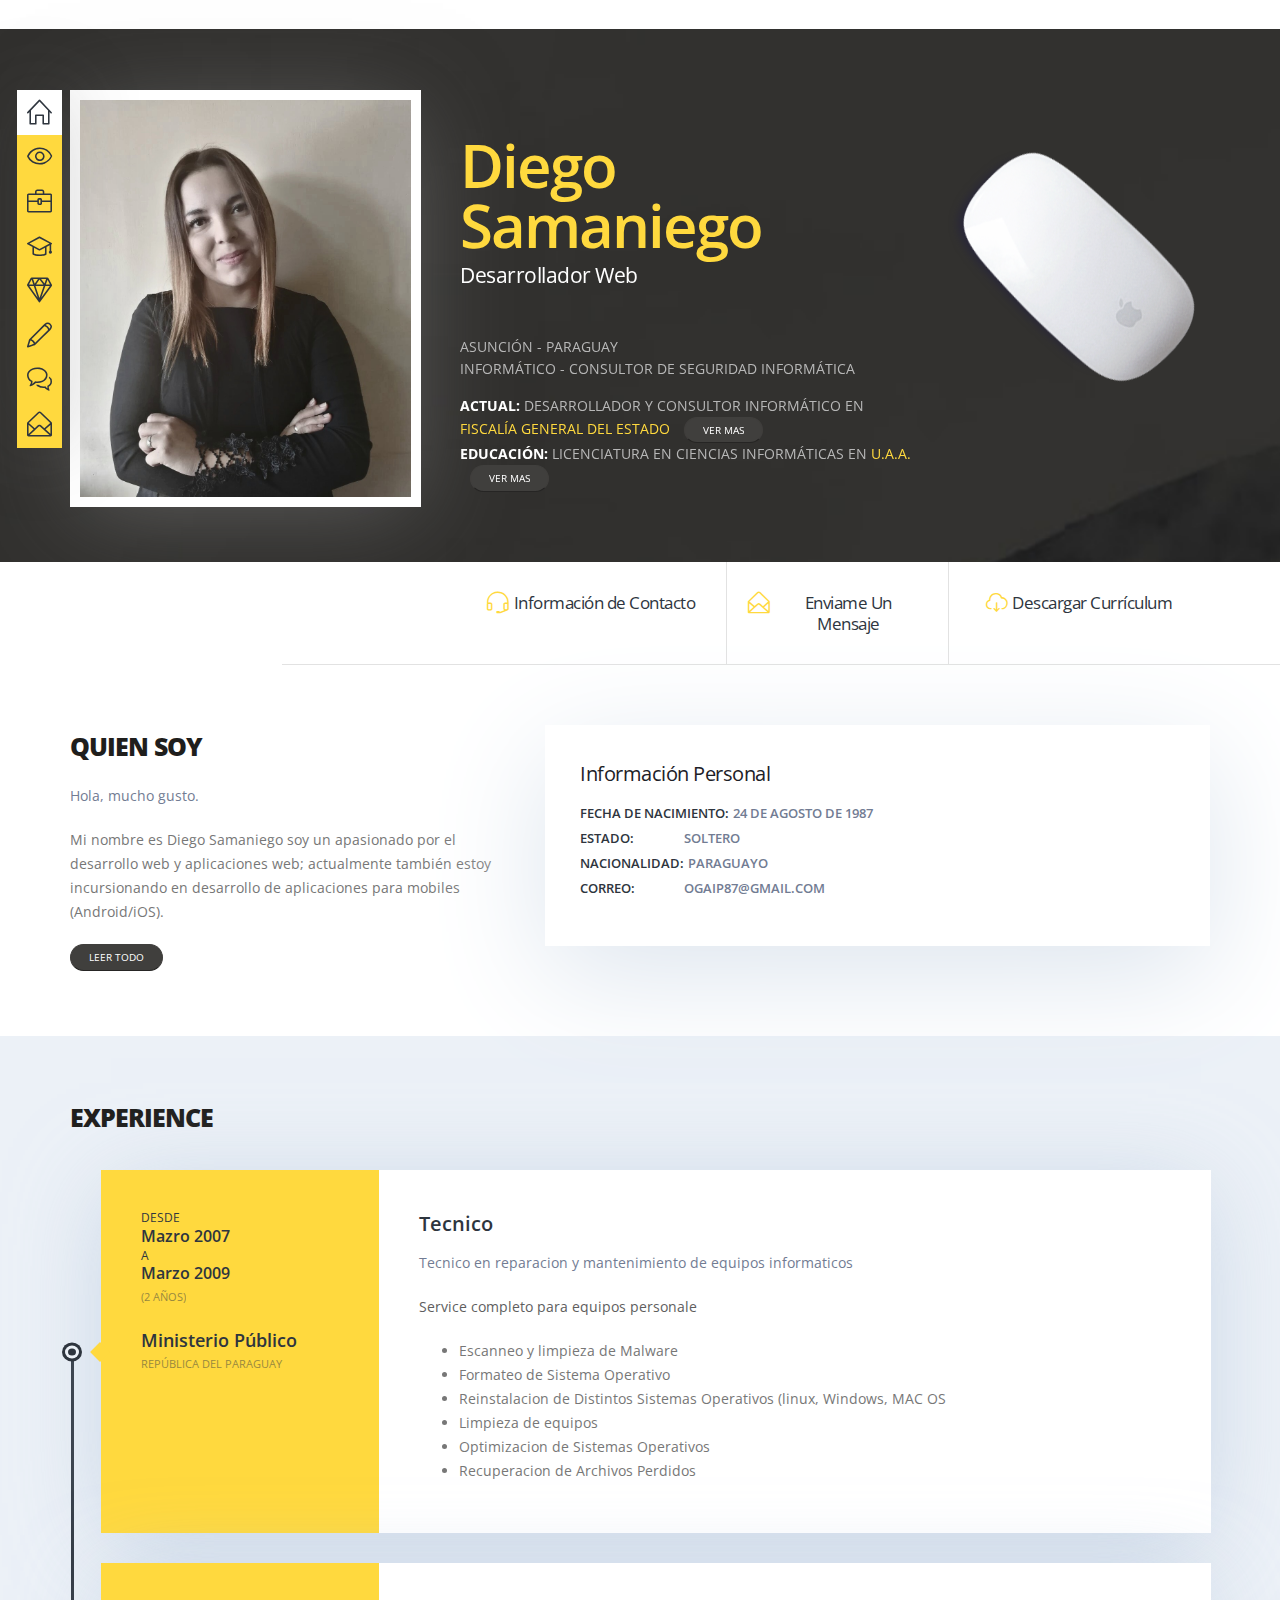
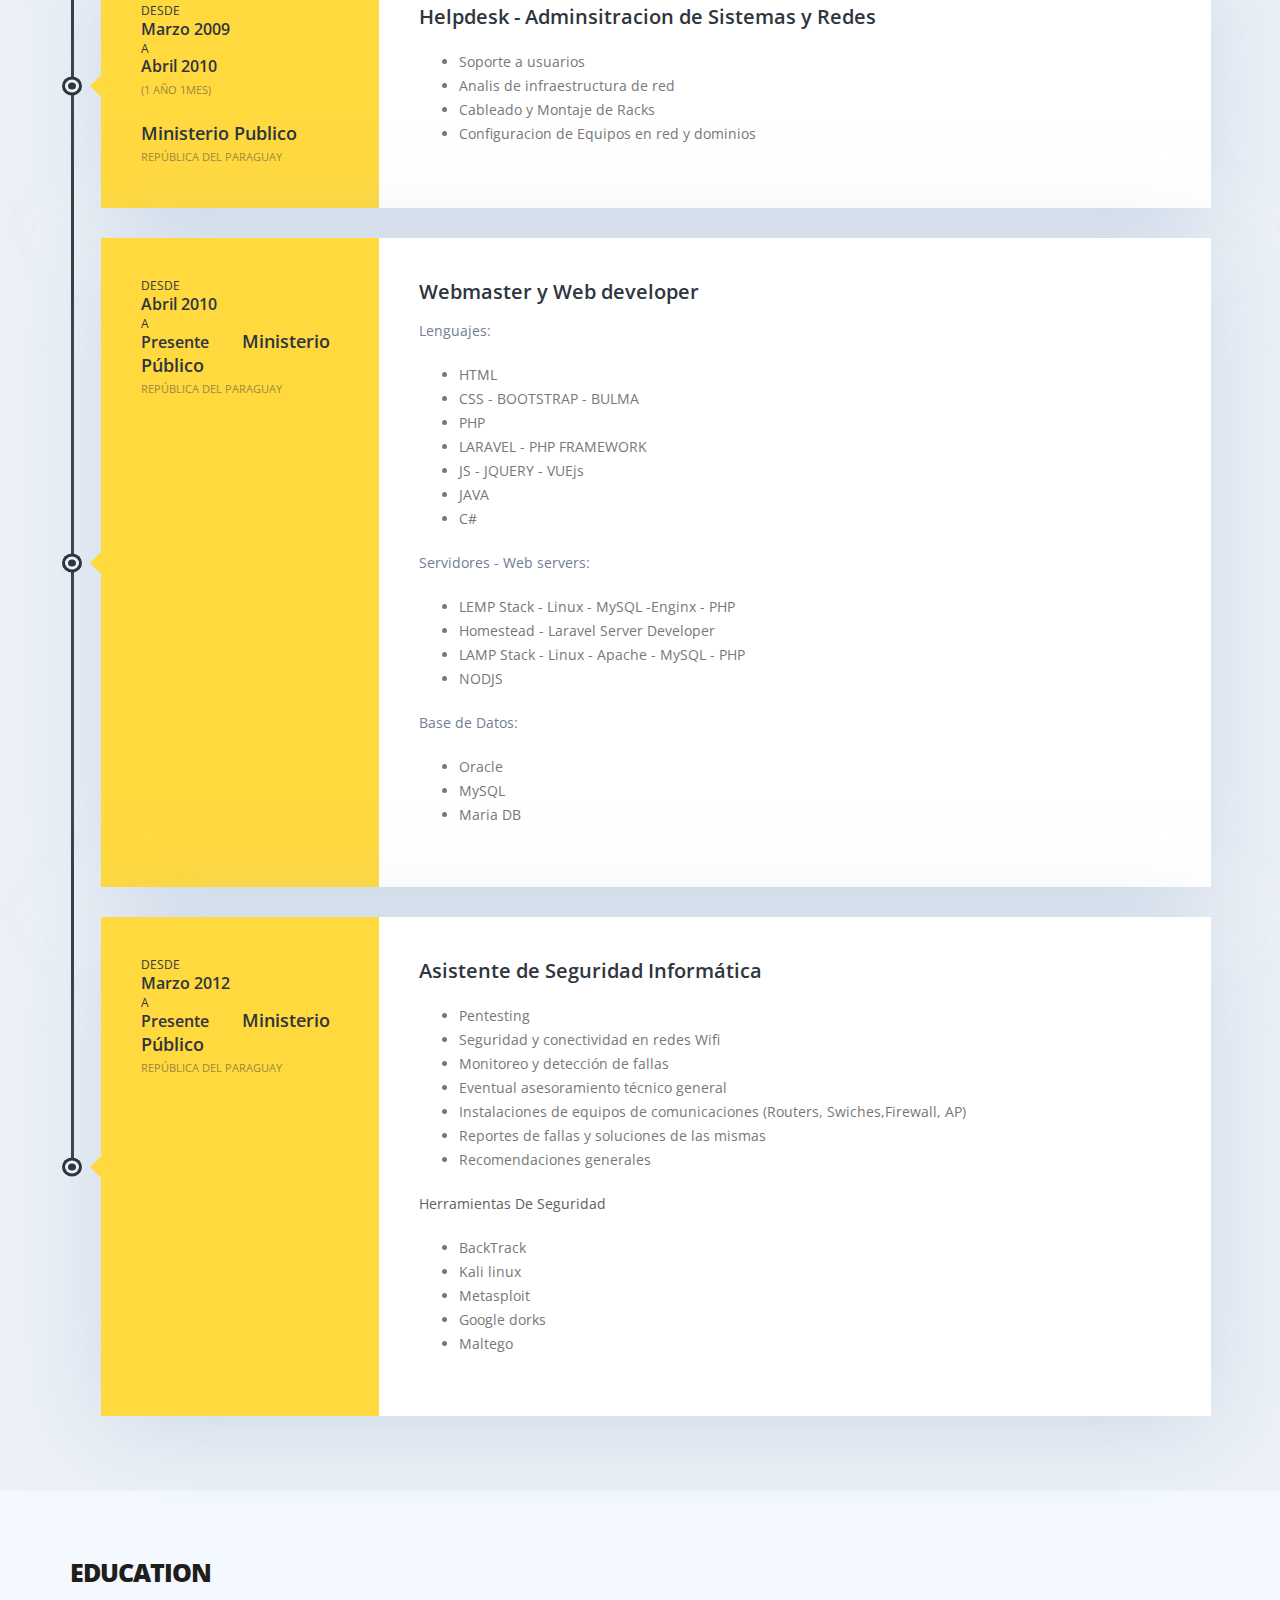
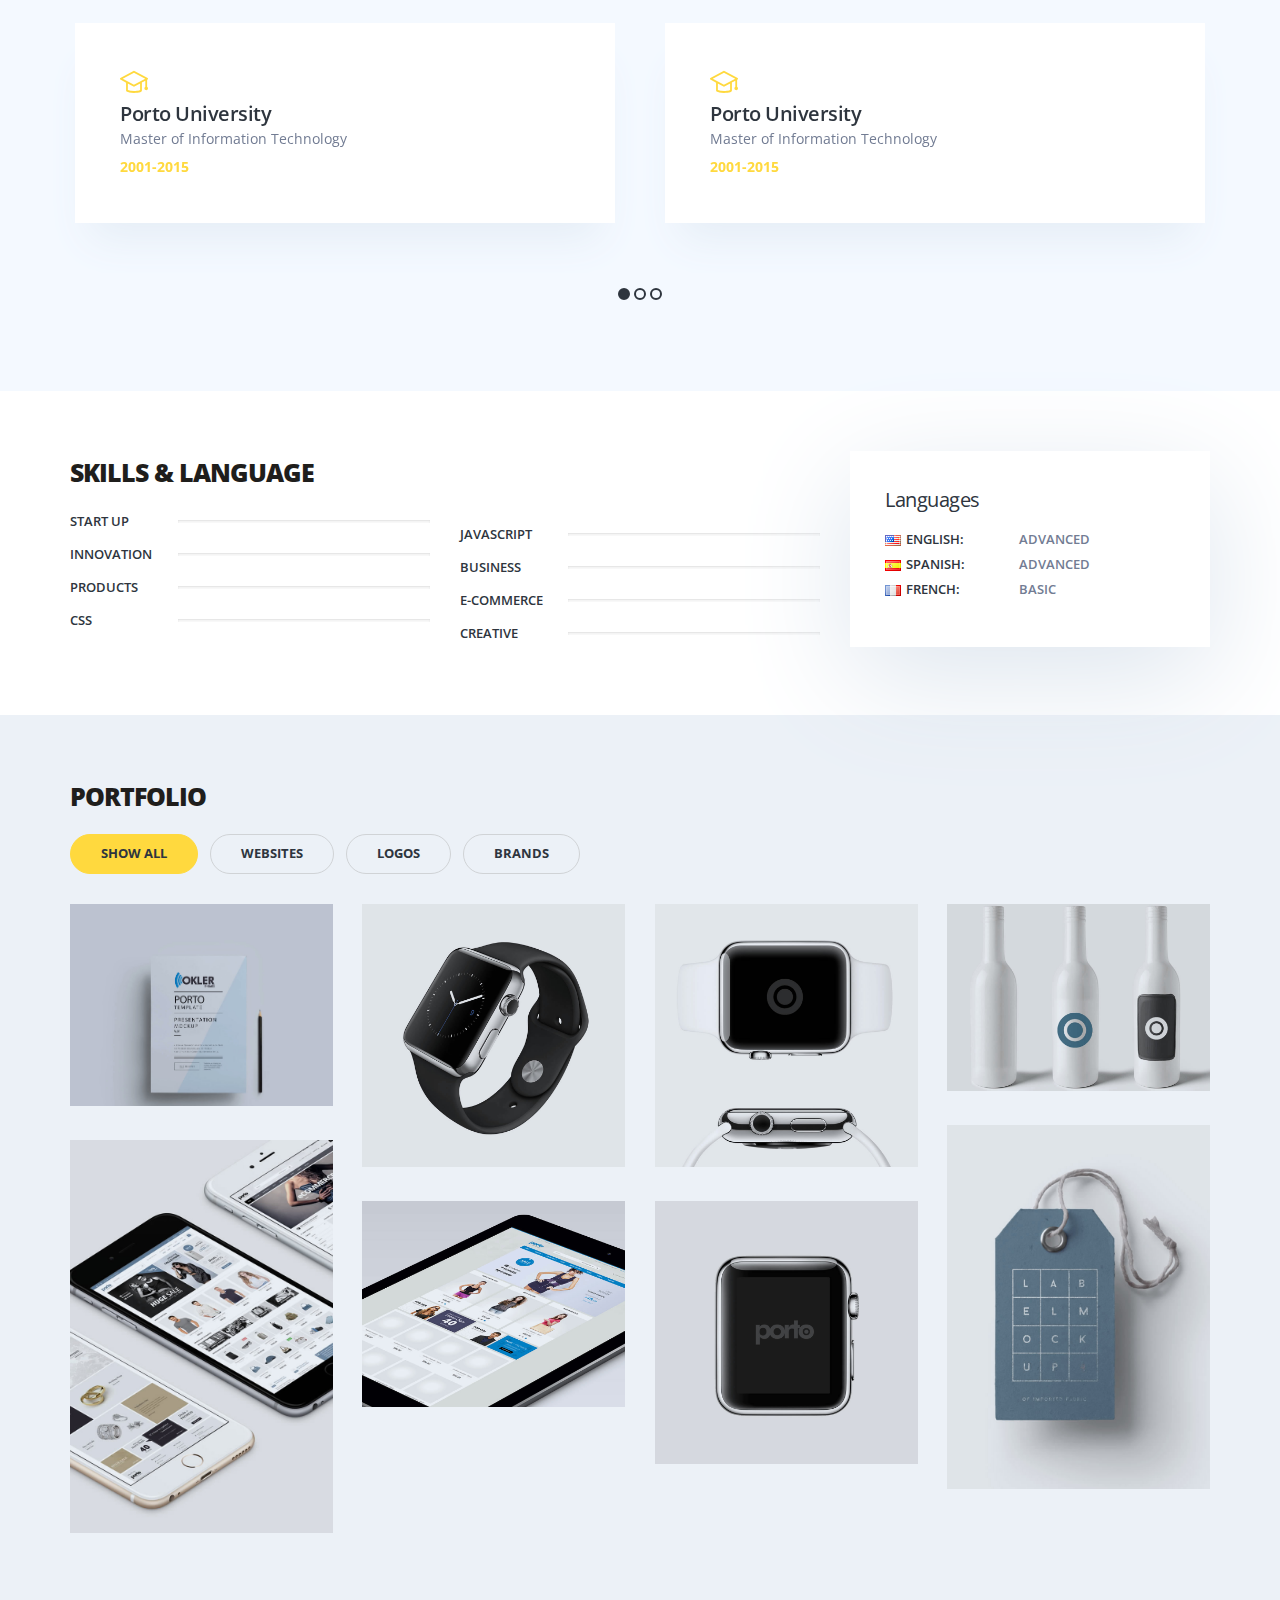
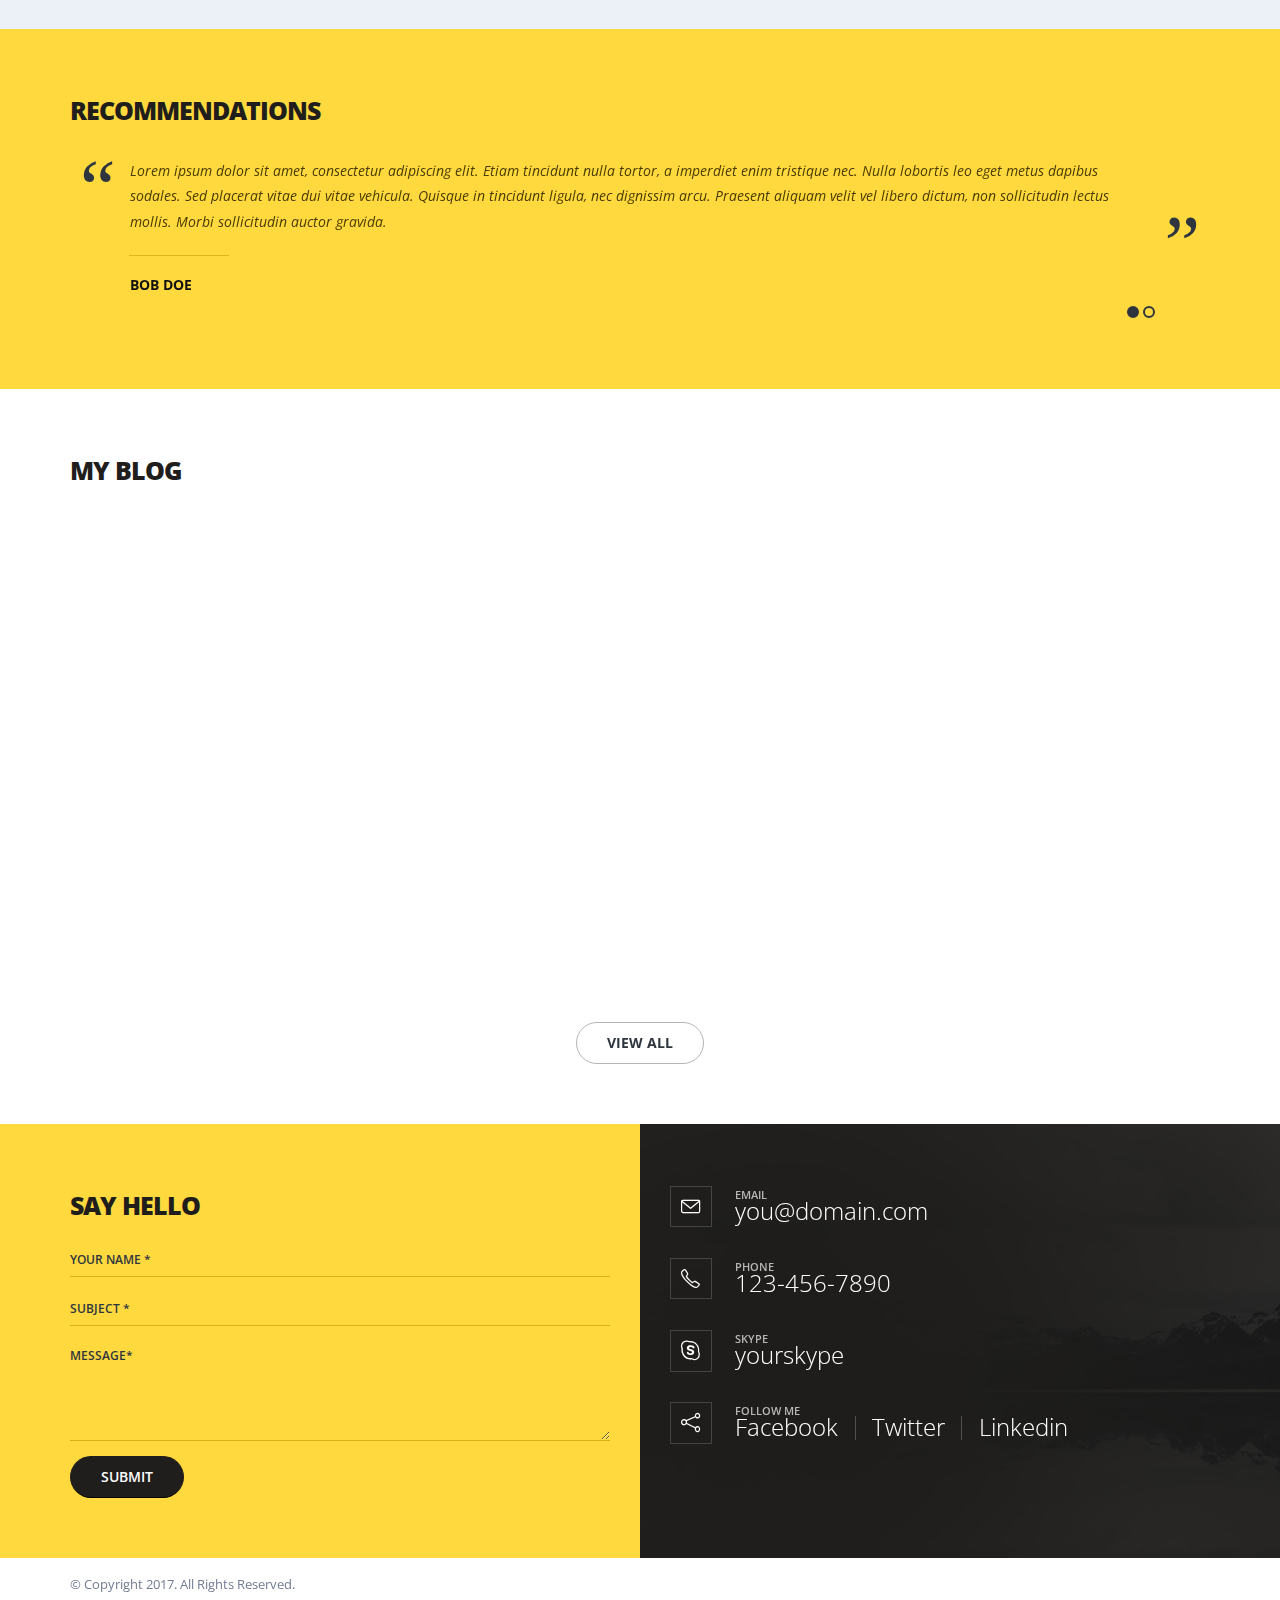
==== commit 78d576d1: "Merge branch 'master' of https://github.com/ogaip/ogaip.github.io" ====
--- a/index.html
+++ b/index.html
@@ -242,17 +242,21 @@
 
 							<h2 class="text-color-quaternary font-weight-extra-bold text-uppercase">Quien Soy</h2>
 
-							<p class="custom-text-color-2">Donec id elit non mi porta gravida at eget metus. Fusce dapibus, tellus ac cursus commodo, tortor mauris condimentum nibh, ut fermentum massa justo sit amet risus. Etiam porta sem malesuada magna mollis euismod. Donec sed odio dui.</p>
+							<p class="custom-text-color-2">
+							Hola, mucho gusto. </p>
+							<p>Mi nombre es Diego Samaniego soy un apasionado por el desarrollo web y aplicaciones web; actualmente también estoy incursionando en desarrollo de aplicaciones para mobiles (Android/iOS).</p>
 
 							<div class="about-me-more" id="aboutMeMore">
-								<p>Lorem ipsum dolor sit amet, consectetur adipiscing elit. Etiam tincidunt nulla tortor, a imperdiet enim tristique nec. Nulla lobortis leo eget metus dapibus sodales. Sed placerat vitae dui vitae vehicula. Quisque in tincidunt ligula, nec dignissim arcu. Praesent aliquam velit vel libero dictum, non sollicitudin lectus mollis. Morbi sollicitudin auctor gravida. Vivamus vitae dui non lorem euismod pretium. Morbi congue sem sed ex iaculis, nec mattis felis pretium. Nullam molestie libero id odio blandit sodales. Suspendisse non mauris et felis molestie placerat aliquet a risus. Aliquam ac leo tempus, hendrerit eros mollis, gravida est.</p>
-
-								<p>Proin euismod ipsum a tellus condimentum dapibus. Integer porttitor felis elit, eget rutrum ligula commodo quis. Praesent ultricies neque eu mi congue blandit. Nulla feugiat feugiat aliquet. Morbi sed mattis erat. Nullam scelerisque molestie eros, id tristique felis iaculis non. Duis pellentesque neque eget iaculis varius. Donec at nisl semper, aliquam est id, tincidunt lacus. Donec at erat purus.</p>
-
-								<p>Morbi tincidunt nunc non diam porta, at fermentum orci bibendum. Donec arcu nisi, ornare nec commodo vitae, sollicitudin sed magna. Cras sit amet justo et nulla pulvinar laoreet. Phasellus scelerisque, metus id posuere vulputate, diam tellus iaculis sapien, eget scelerisque ipsum libero convallis velit. Duis lorem ligula, faucibus quis tellus nec, fringilla ultricies leo. Etiam tempus congue magna. Suspendisse porta dictum tortor, eu volutpat ipsum eleifend nec. Aliquam dapibus lorem luctus, cursus libero imperdiet, mattis nunc. Sed in ipsum diam. Quisque efficitur metus purus, vitae fermentum lacus venenatis id.</p>
-							</div>
-
-							<a id="aboutMeMoreBtn" class="btn btn-tertiary text-uppercase custom-btn-style-1 text-xs">View More</a>
+							<p>Mi lenguaje Preferido es PHP y un excelente framework de desarrollo con el cual trabajo actualmente es LARAVEL. </p>
+							<p>Mezclando ambas tecnologías y con un poco de VUEjs y Bootstrap o BULMA CSS tengo lo necesario para desarrollo del frontend, y teniendo conocimiento de frontend y backend estaría siendo un un Fullstack web developer.</p>
+							<p>Autodidacta de corazon, lo que se lo aprendí a prueba y error ya que actualmente no existen universidades en mi localidad que enseñen desarrollo web avanzado o con lenguajes específicos. En su gran mayoría te enseñan buenos lenguajes pero ya queda por cuenta propia el investigar y dominar el resto.</p>
+							<p>Me inicie en el año 2010 aprendiendo lo básico de HTML y CSS y de ahí en adelante no pare jamás y espero no perder nunca estas ansias de trabajar y encontrar nuevos retos cada dia</p>
+							<p>Por el año 2012 empeze a relacionarme con todo lo que es Seguridad informatica, hackers y cosas asi.</p>
+
+							<p>Actualmente llevo desde ese entonces, 7 años en tecnologias web y 5 en seguridad informatica</p>
+							</div>
+
+							<a id="aboutMeMoreBtn" class="btn btn-tertiary text-uppercase custom-btn-style-1 text-xs">leer todo</a>
 
 						</div>
 					</div>
@@ -269,64 +273,147 @@
 									<article class="timeline-box right custom-box-shadow-2">
 										<div class="experience-info col-md-3 col-sm-5 match-height background-color-primary">
 											<span class="from text-color-dark text-uppercase">
-												From
-												<span class="font-weight-semibold">Sep 2012</span>
+												Desde
+												<span class="font-weight-semibold">Mazro 2007</span>
 											</span>
 											<span class="to text-color-dark text-uppercase">
-												To
-												<span class="font-weight-semibold">Present</span>
-											</span>
-											<p class="text-color-dark">(3 Years 9 Months)</p>
+												A
+												<span class="font-weight-semibold">Marzo 2009</span>
+											</span>
+											<p class="text-color-dark">(2 años)</p>
 											<span class="company text-color-dark font-weight-semibold">
-												Okler Themes
-												<span class="company-location text-color-dark font-weight-normal text-uppercase">Greater New York</span>
+												Ministerio Público
+												<span class="company-location text-color-dark font-weight-normal text-uppercase">República del Paraguay</span>
 											</span>
 										</div>
 										<div class="experience-description col-md-9 col-sm-7 match-height background-color-light">
-											<h4 class="text-color-dark font-weight-semibold">Chief Product Officer</h4>
-											<p class="custom-text-color-2">Lorem ipsum dolor sit amet, consectetur adipiscing elit. Etiam tincidunt nulla tortor, a imperdiet enim tristique nec. Nulla lobortis leo eget metus dapibus sodales. Sed placerat vitae dui vitae vehicula. Quisque in tincidunt ligula, nec dignissim arcu.</p>
+											<h4 class="text-color-dark font-weight-semibold">Tecnico</h4>
+											<p class="custom-text-color-2">Tecnico en reparacion y mantenimiento de equipos informaticos</p>
+											<p>Service completo para equipos personale</p>
+											<ul>
+												<li>Escanneo y limpieza de Malware</li>
+												<li>Formateo de Sistema Operativo</li>
+												<li>Reinstalacion de Distintos Sistemas Operativos (linux, Windows, MAC OS</li>
+												<li>Limpieza de equipos</li>
+												<li>Optimizacion de Sistemas Operativos</li>
+												<li>Recuperacion de Archivos Perdidos</li>
+											</ul>
 										</div>
 									</article>
 									<article class="timeline-box right custom-box-shadow-2">
 										<div class="experience-info col-md-3 col-sm-5 match-height background-color-primary">
 											<span class="from text-color-dark text-uppercase">
-												From
-												<span class="font-weight-semibold">Sep 2012</span>
+												Desde
+												<span class="font-weight-semibold">Marzo 2009</span>
 											</span>
 											<span class="to text-color-dark text-uppercase">
-												To
-												<span class="font-weight-semibold">Present</span>
-											</span>
-											<p class="text-color-dark">(3 Years 9 Months)</p>
+												A
+												<span class="font-weight-semibold">Abril 2010</span>
+											</span>
+											<p class="text-color-dark">(1 Año 1mes)</p>
 											<span class="company text-color-dark font-weight-semibold">
-												Okler Themes
-												<span class="company-location text-color-dark font-weight-normal text-uppercase">Greater New York</span>
+												Ministerio Publico
+												<span class="company-location text-color-dark font-weight-normal text-uppercase">República del Paraguay</span>
 											</span>
 										</div>
 										<div class="experience-description col-md-9 col-sm-7 match-height background-color-light">
-											<h4 class="text-color-dark font-weight-semibold">Chief Product Officer</h4>
-											<p class="custom-text-color-2">Lorem ipsum dolor sit amet, consectetur adipiscing elit. Etiam tincidunt nulla tortor, a imperdiet enim tristique nec. Nulla lobortis leo eget metus dapibus sodales. Sed placerat vitae dui vitae vehicula. Quisque in tincidunt ligula, nec dignissim arcu.</p>
+											<h4 class="text-color-dark font-weight-semibold">Helpdesk - Adminsitracion de Sistemas y Redes</h4>
+											<p class="custom-text-color-2">
+												<ul>
+													<li>Soporte a usuarios</li>
+													<li>Analis de infraestructura de red</li>
+													<li>Cableado y Montaje de Racks</li>
+													<li>Configuracion de Equipos en red y dominios</li>
+												</ul>
+											</p>
 										</div>
 									</article>
 									<article class="timeline-box right custom-box-shadow-2">
 										<div class="experience-info col-md-3 col-sm-5 match-height background-color-primary">
 											<span class="from text-color-dark text-uppercase">
-												From
-												<span class="font-weight-semibold">Sep 2012</span>
+												Desde
+												<span class="font-weight-semibold">Abril 2010</span>
 											</span>
 											<span class="to text-color-dark text-uppercase">
-												To
-												<span class="font-weight-semibold">Present</span>
-											</span>
-											<p class="text-color-dark">(3 Years 9 Months)</p>
+												A
+												<span class="font-weight-semibold">Presente</span>
+											</span>
 											<span class="company text-color-dark font-weight-semibold">
-												Okler Themes
-												<span class="company-location text-color-dark font-weight-normal text-uppercase">Greater New York</span>
+												Ministerio Público
+												<span class="company-location text-color-dark font-weight-normal text-uppercase">República del Paraguay</span>
 											</span>
 										</div>
 										<div class="experience-description col-md-9 col-sm-7 match-height background-color-light">
-											<h4 class="text-color-dark font-weight-semibold">Chief Product Officer</h4>
-											<p class="custom-text-color-2">Lorem ipsum dolor sit amet, consectetur adipiscing elit. Etiam tincidunt nulla tortor, a imperdiet enim tristique nec. Nulla lobortis leo eget metus dapibus sodales. Sed placerat vitae dui vitae vehicula. Quisque in tincidunt ligula, nec dignissim arcu.</p>
+											<h4 class="text-color-dark font-weight-semibold">Webmaster y Web developer</h4>
+											<p class="custom-text-color-2">
+											Lenguajes:
+												<ul>
+													<li>HTML</li>
+													<li>CSS - BOOTSTRAP - BULMA</li>
+													<li>PHP</li>
+													<li>LARAVEL - PHP FRAMEWORK</li>
+													<li>JS - JQUERY - VUEjs</li>
+													<li>JAVA</li>
+													<li>C#</li>
+												</ul>
+											</p>
+											<p class="custom-text-color-2">
+												Servidores - Web servers:
+												<ul>
+													<li>LEMP Stack - Linux - MySQL -Enginx - PHP</li>
+													<li>Homestead - Laravel Server Developer</li>
+													<li>LAMP Stack - Linux - Apache - MySQL - PHP</li>
+													<li>NODJS</li>
+												</ul>
+											</p>
+											<p class="custom-text-color-2">
+												Base de Datos:
+												<ul>
+													<li>Oracle</li>
+													<li>MySQL</li>
+													<li>Maria DB</li>
+												</ul>
+											</p>
+										</div>
+									</article>
+									<article class="timeline-box right custom-box-shadow-2">
+										<div class="experience-info col-md-3 col-sm-5 match-height background-color-primary">
+											<span class="from text-color-dark text-uppercase">
+												Desde
+												<span class="font-weight-semibold">Marzo 2012</span>
+											</span>
+											<span class="to text-color-dark text-uppercase">
+												A
+												<span class="font-weight-semibold">Presente</span>
+											</span>
+											<span class="company text-color-dark font-weight-semibold">
+												Ministerio Público
+												<span class="company-location text-color-dark font-weight-normal text-uppercase">República del Paraguay</span>
+											</span>
+										</div>
+										<div class="experience-description col-md-9 col-sm-7 match-height background-color-light">
+											<h4 class="text-color-dark font-weight-semibold">Asistente de Seguridad Informática</h4>
+											<p class="custom-text-color-2">
+											<ul>
+												<li>Pentesting</li>
+												<li>Seguridad y conectividad en redes Wifi</li>
+												<li>Monitoreo y detección de fallas</li>
+												<li>Eventual asesoramiento técnico general</li>
+												<li>Instalaciones de equipos de comunicaciones (Routers, Swiches,Firewall, AP)</li>
+												<li>Reportes de fallas y soluciones de las mismas</li>
+												<li>Recomendaciones generales</li>
+											</ul>
+											</p>
+											<p>
+											Herramientas De Seguridad
+											<ul>
+												<li>BackTrack</li>
+												<li>Kali linux</li>
+												<li>Metasploit</li>
+												<li>Google dorks</li>
+												<li>Maltego</li>
+											</ul>
+											</p>
 										</div>
 									</article>
 									<div class="timeline-bar"></div>
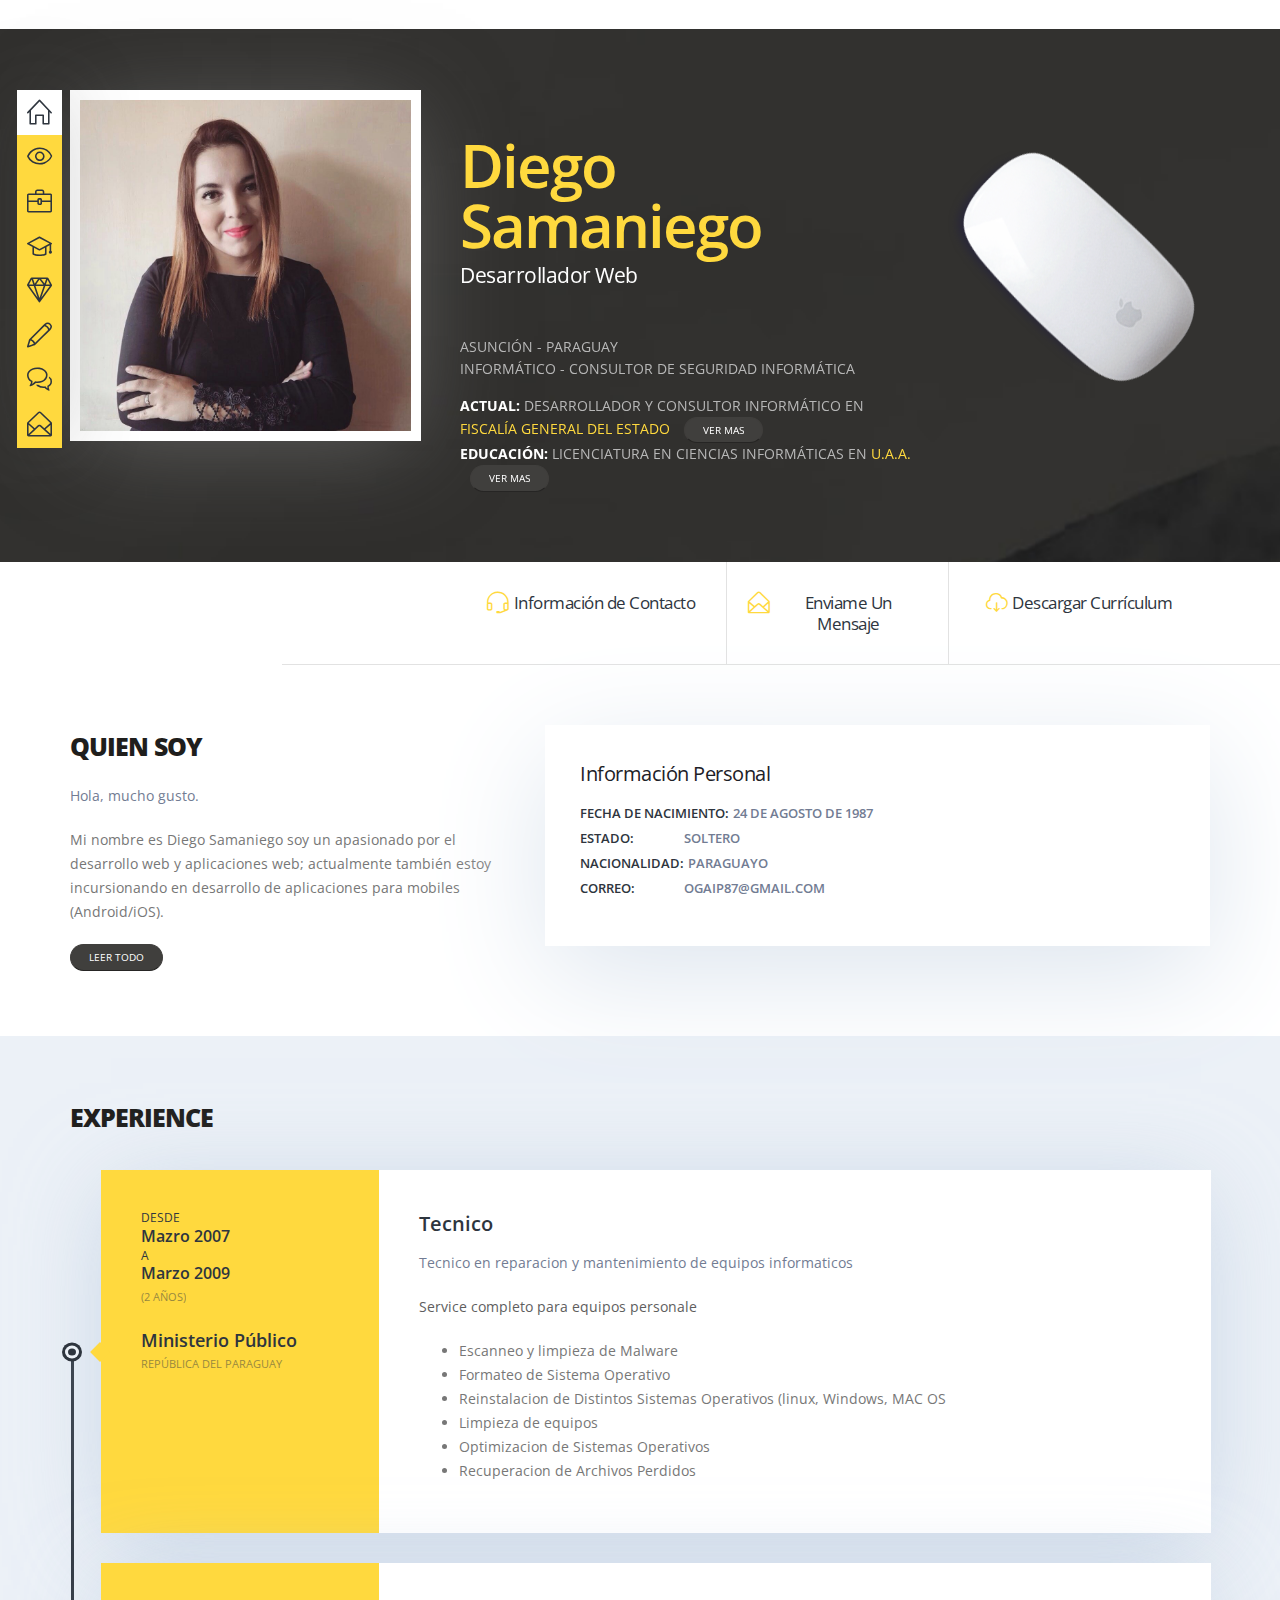
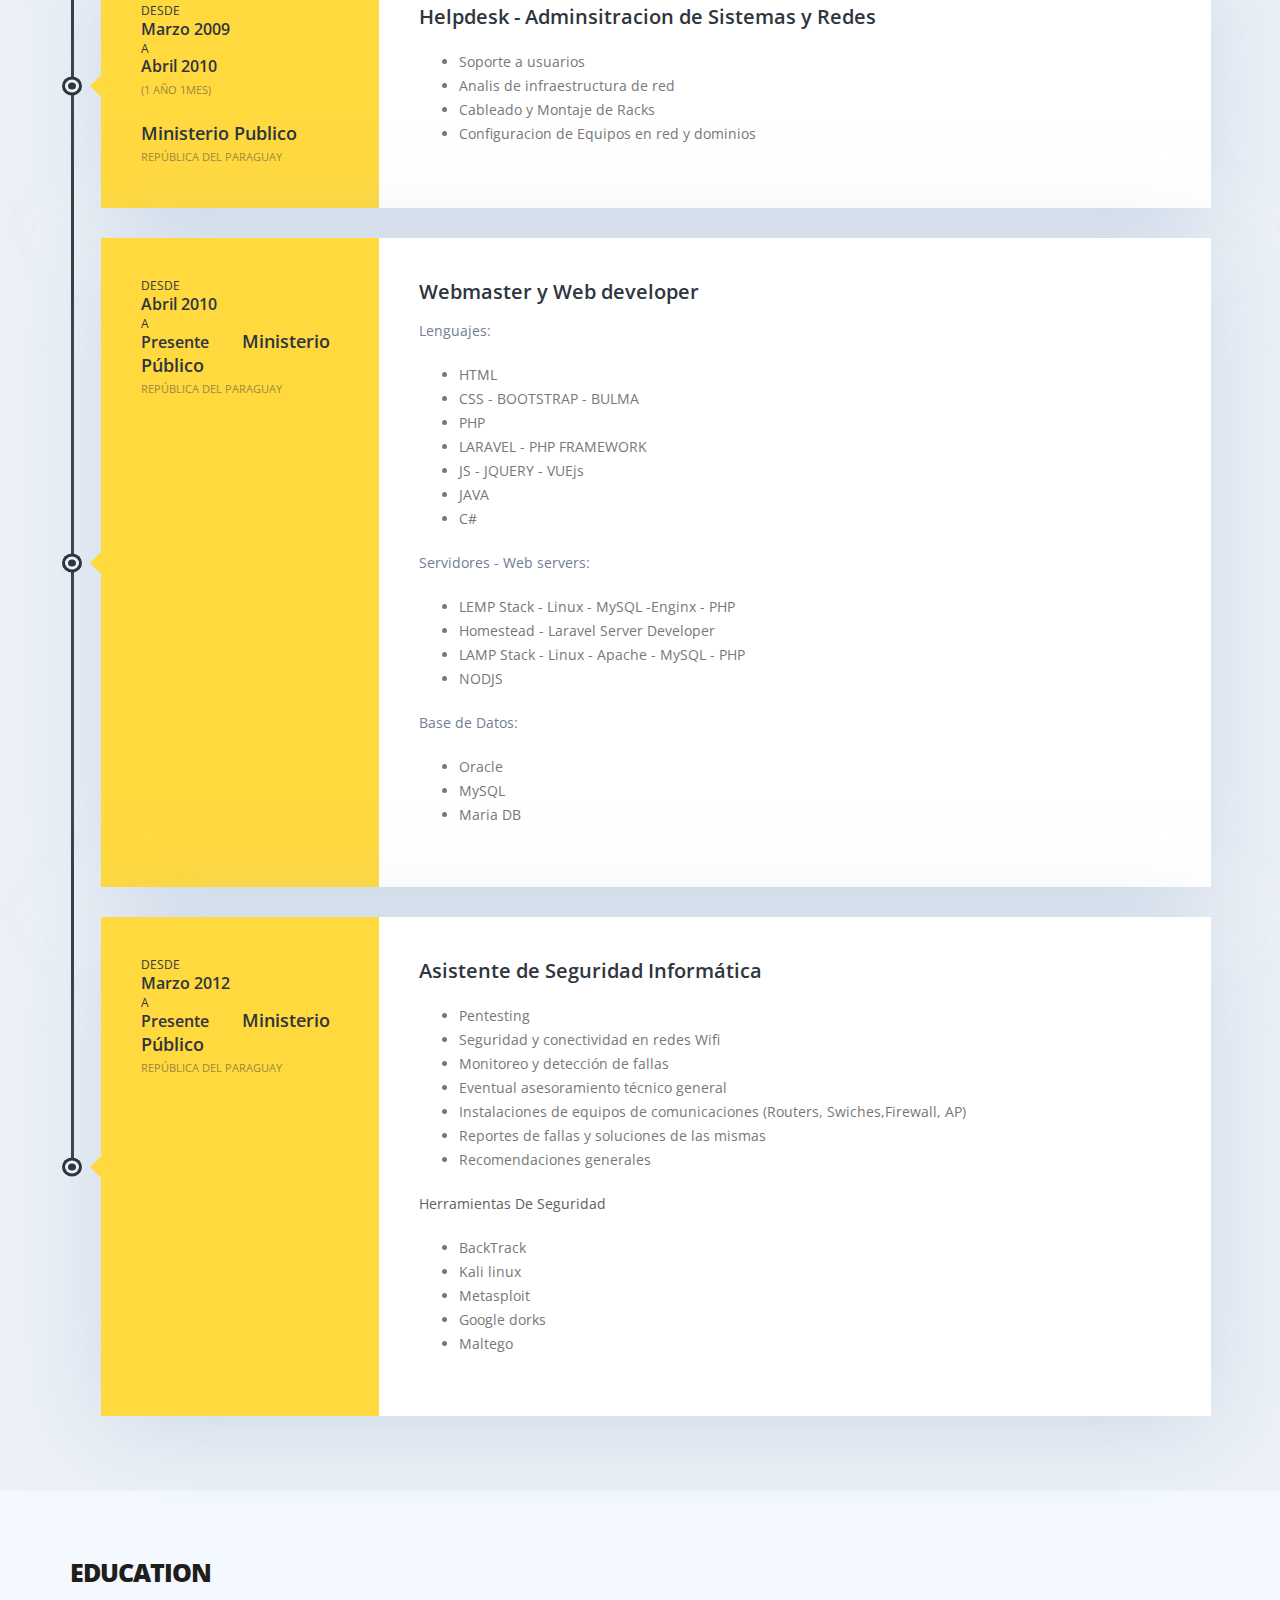
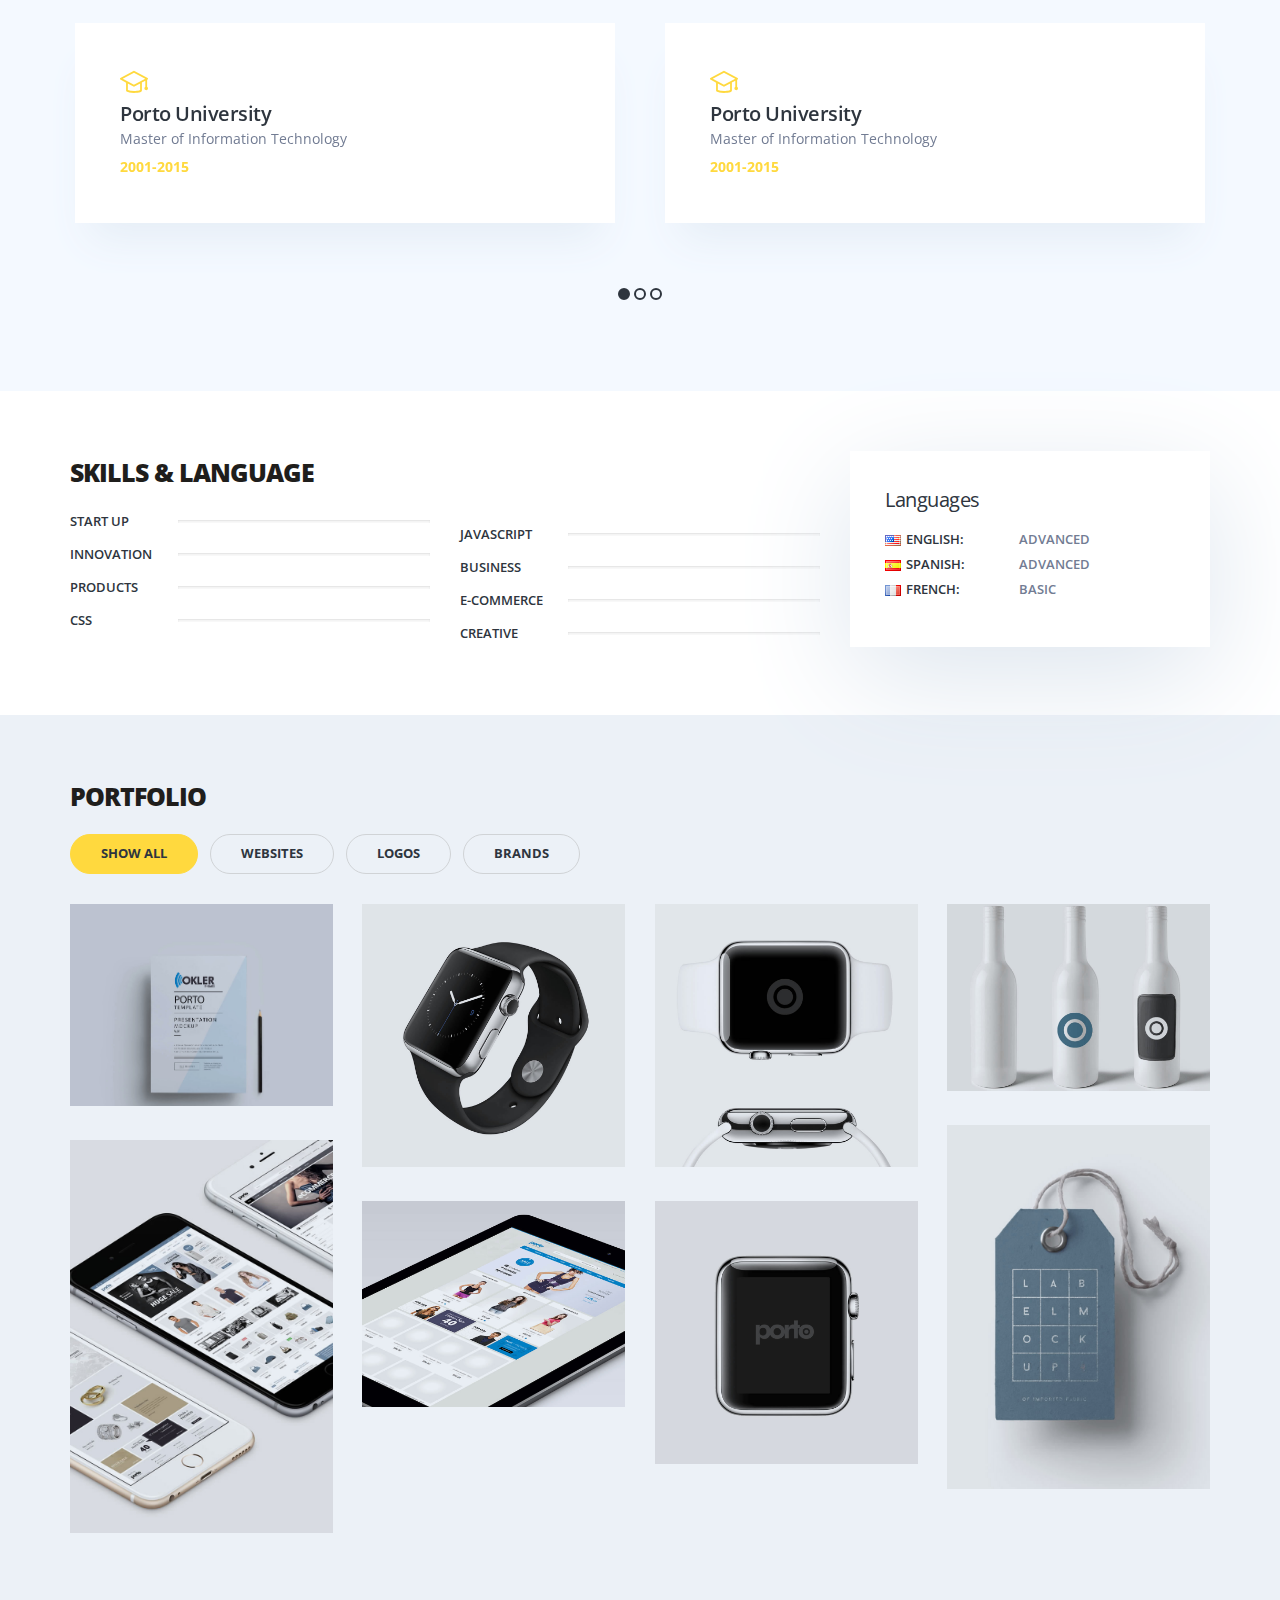
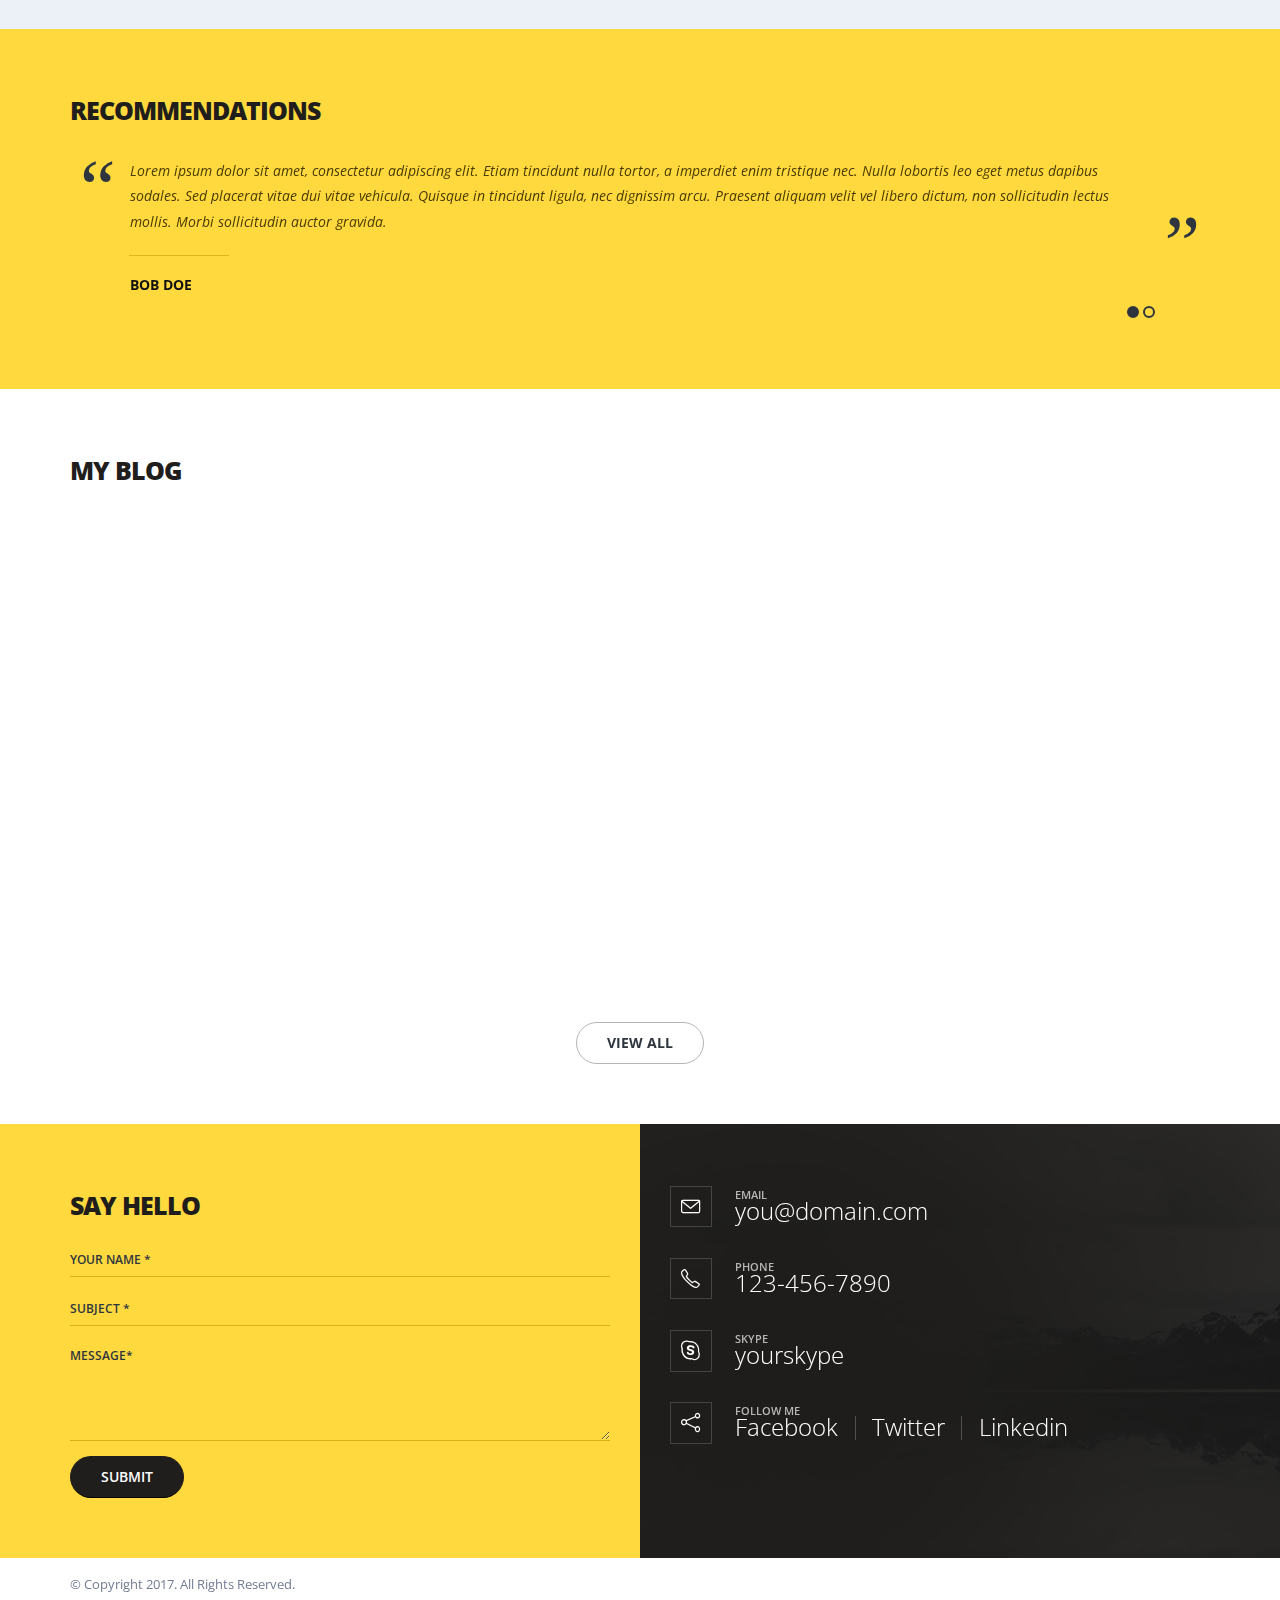
==== commit 93920523: "foto con filtro" ====
--- a/index.html
+++ b/index.html
@@ -138,7 +138,7 @@
 				<div class="container">
 					<div class="row">
 						<div class="col-md-4 col-sm-4 col-xs-10 col-sm-offset-0 col-xs-offset-1 custom-sm-margin-bottom-1">
-							<img src="asset/img/about-me/1.jpg" class="img-responsive custom-border custom-image-position-2 custom-box-shadow-4" alt />
+							<img src="asset/img/about-me/4.jpg" class="img-responsive custom-border custom-image-position-2 custom-box-shadow-4" alt />
 						</div>
 						<div class="col-md-5 col-sm-8">
 							<h1 class="text-color-primary custom-font-size-1">Diego Samaniego</h1>
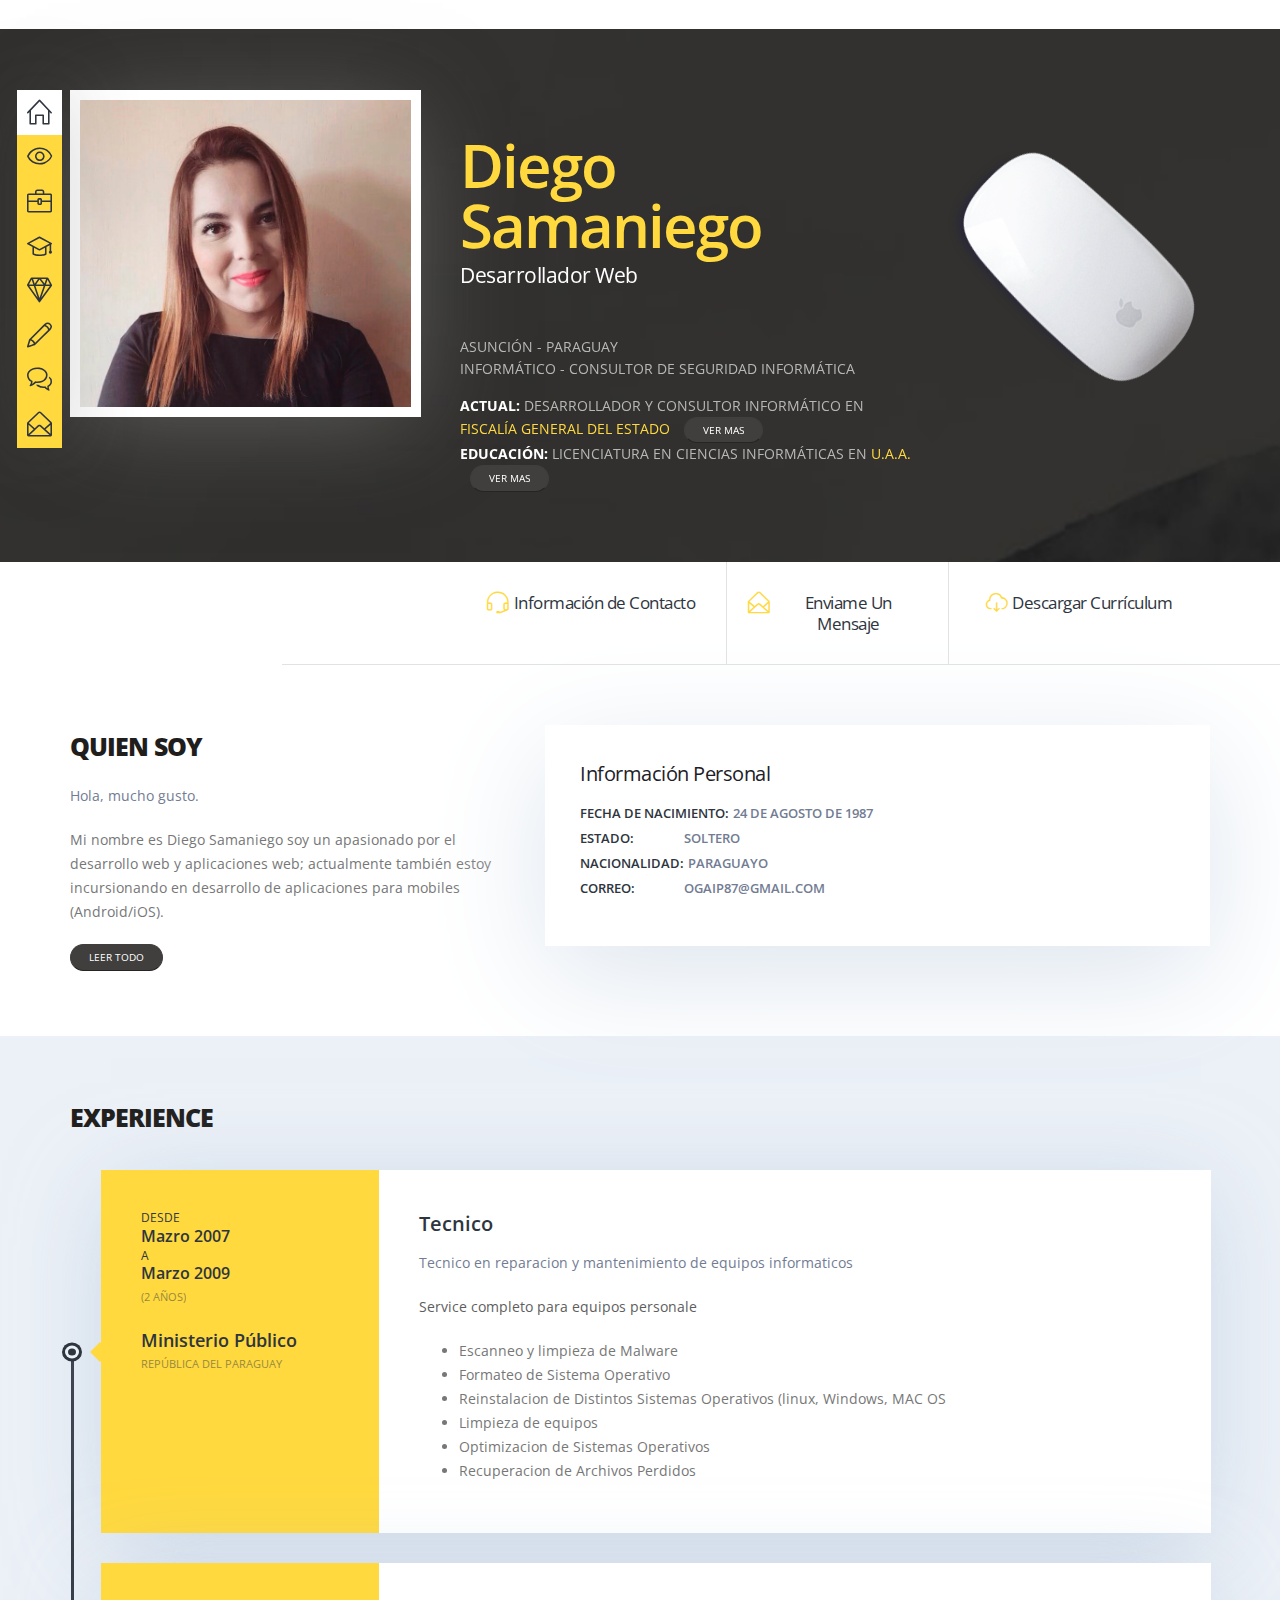
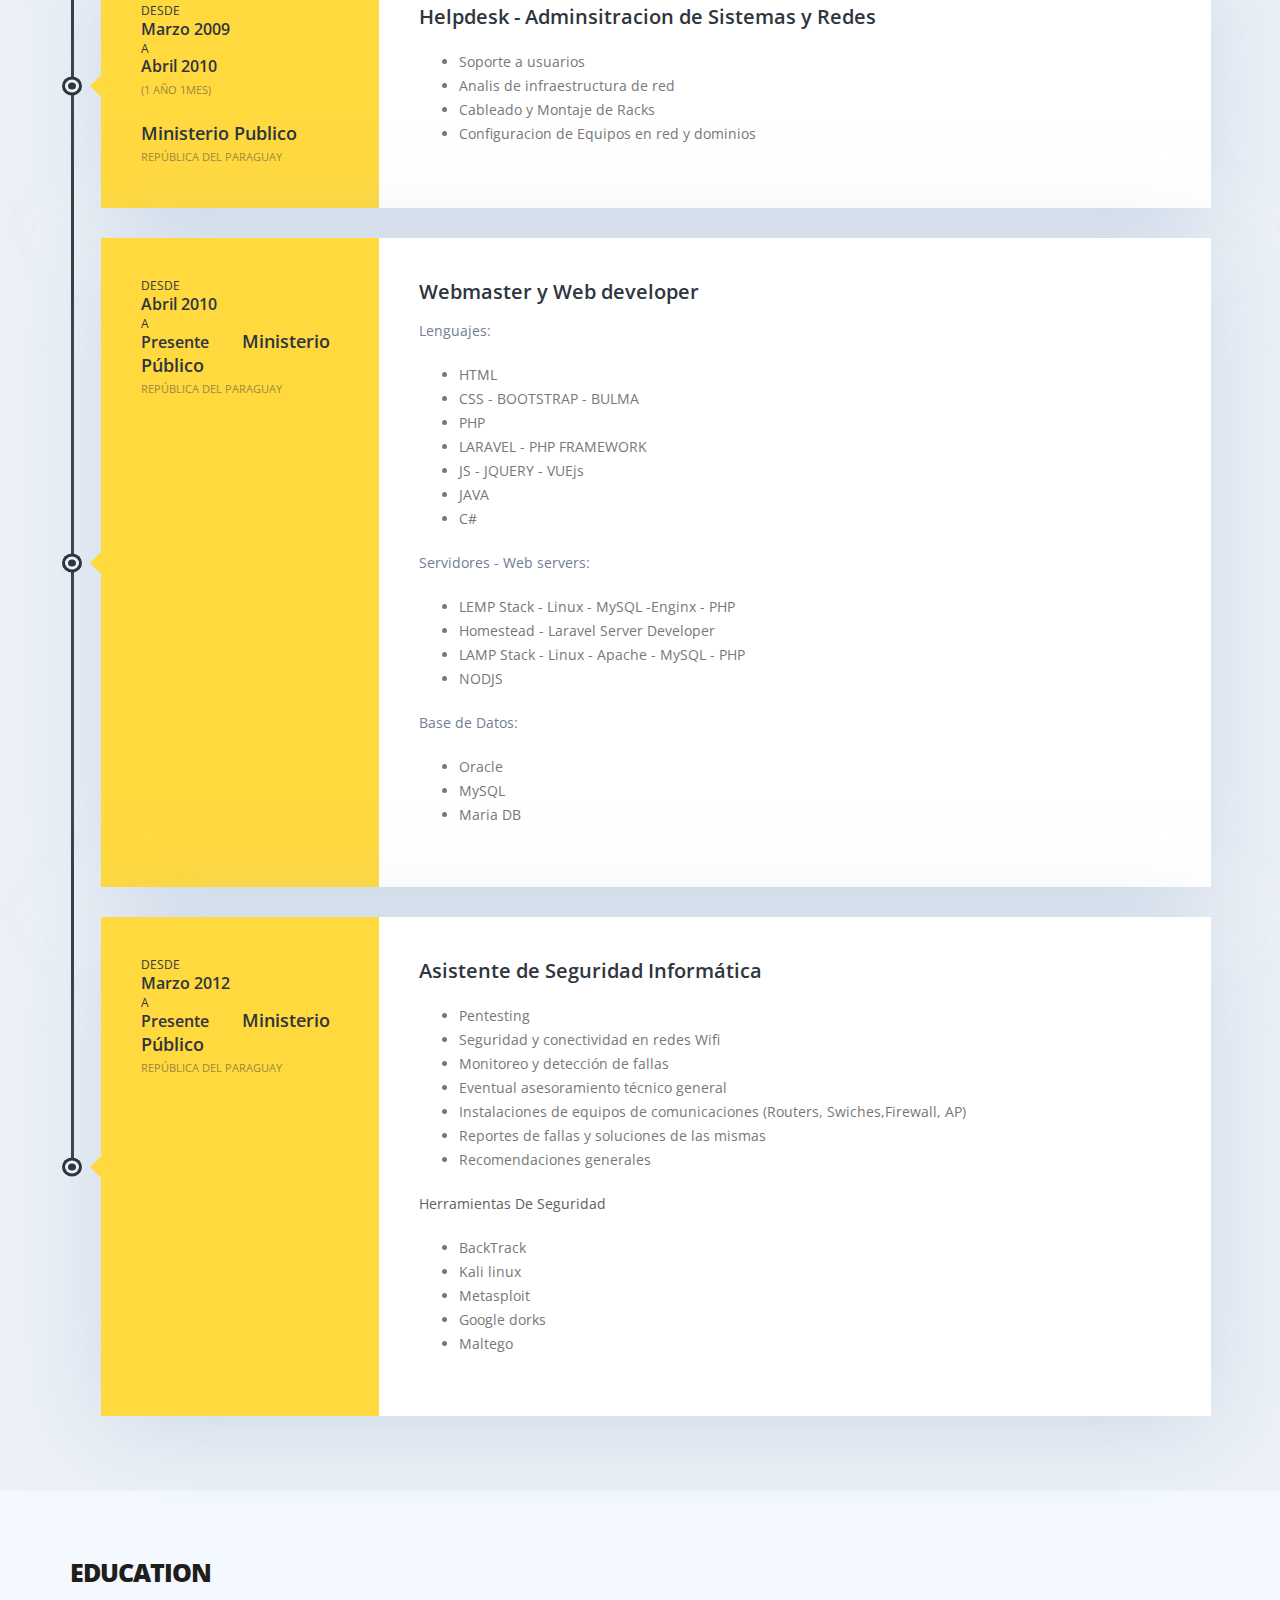
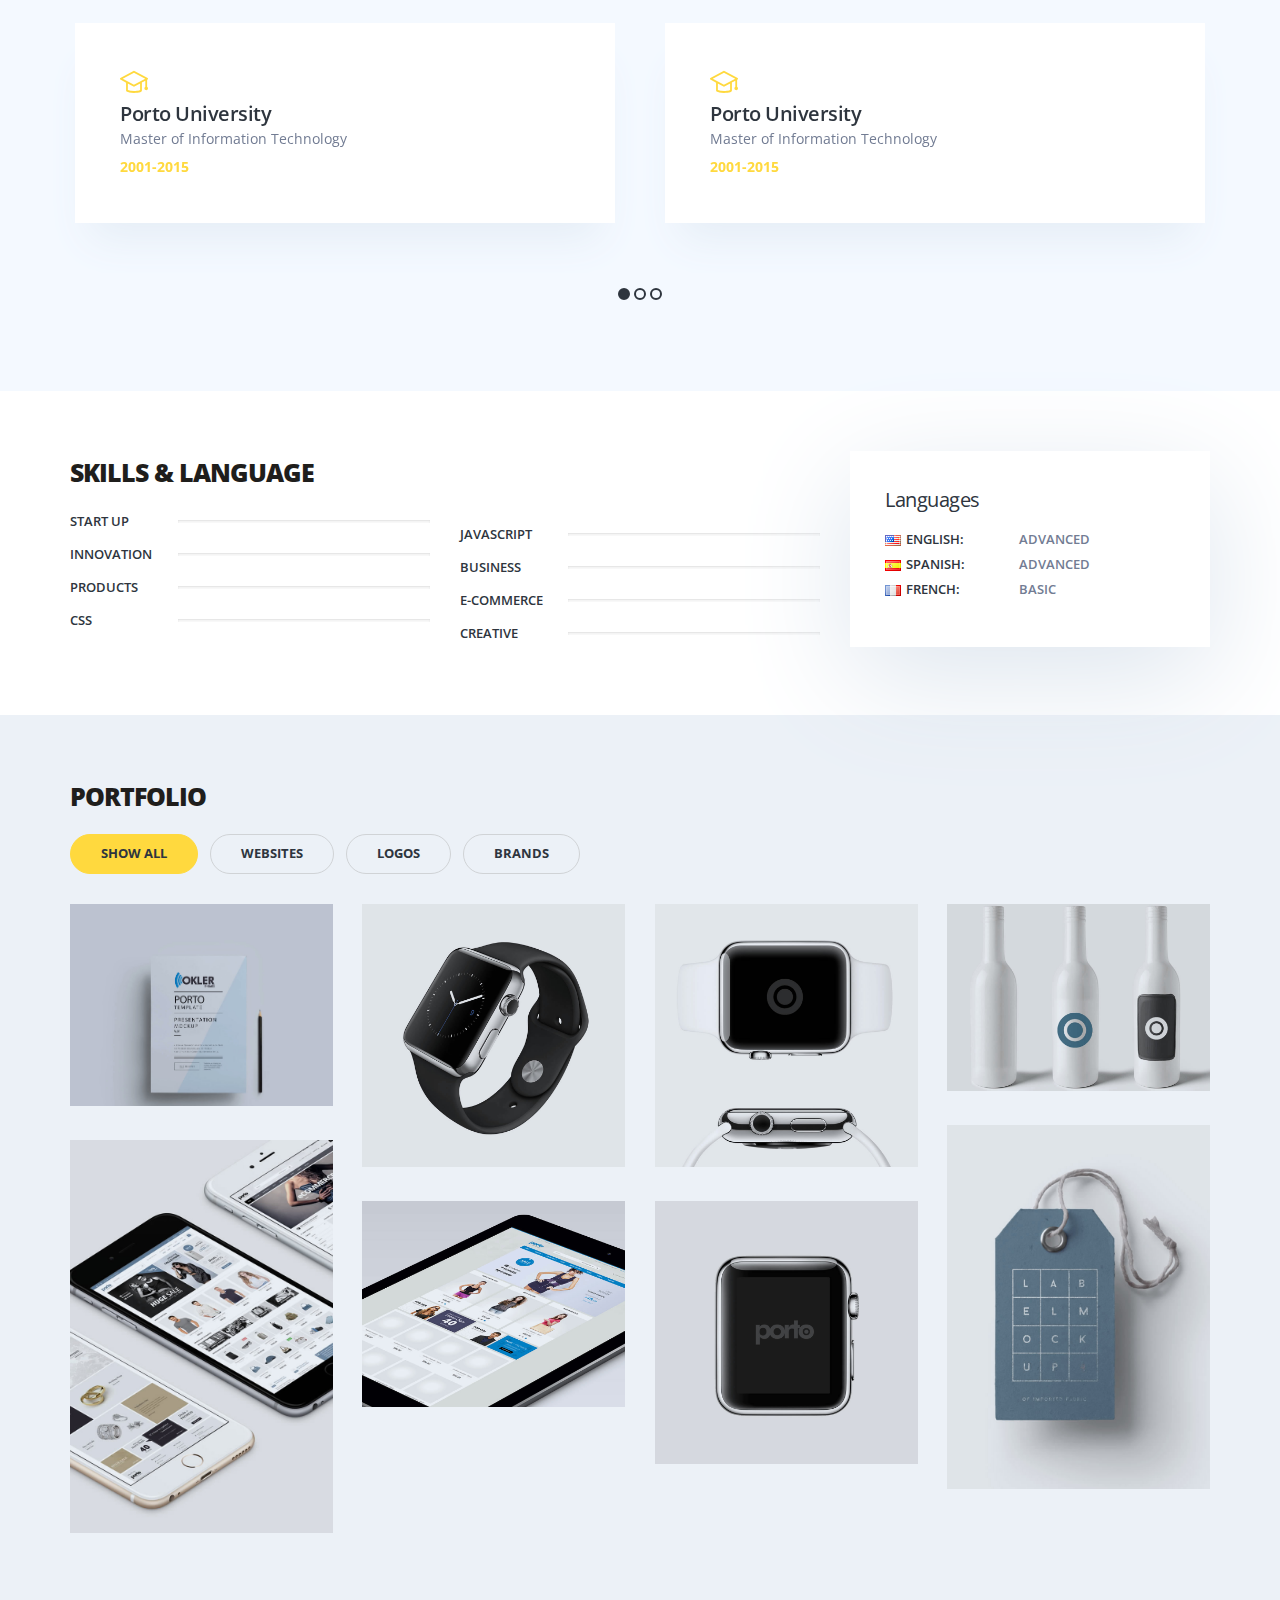
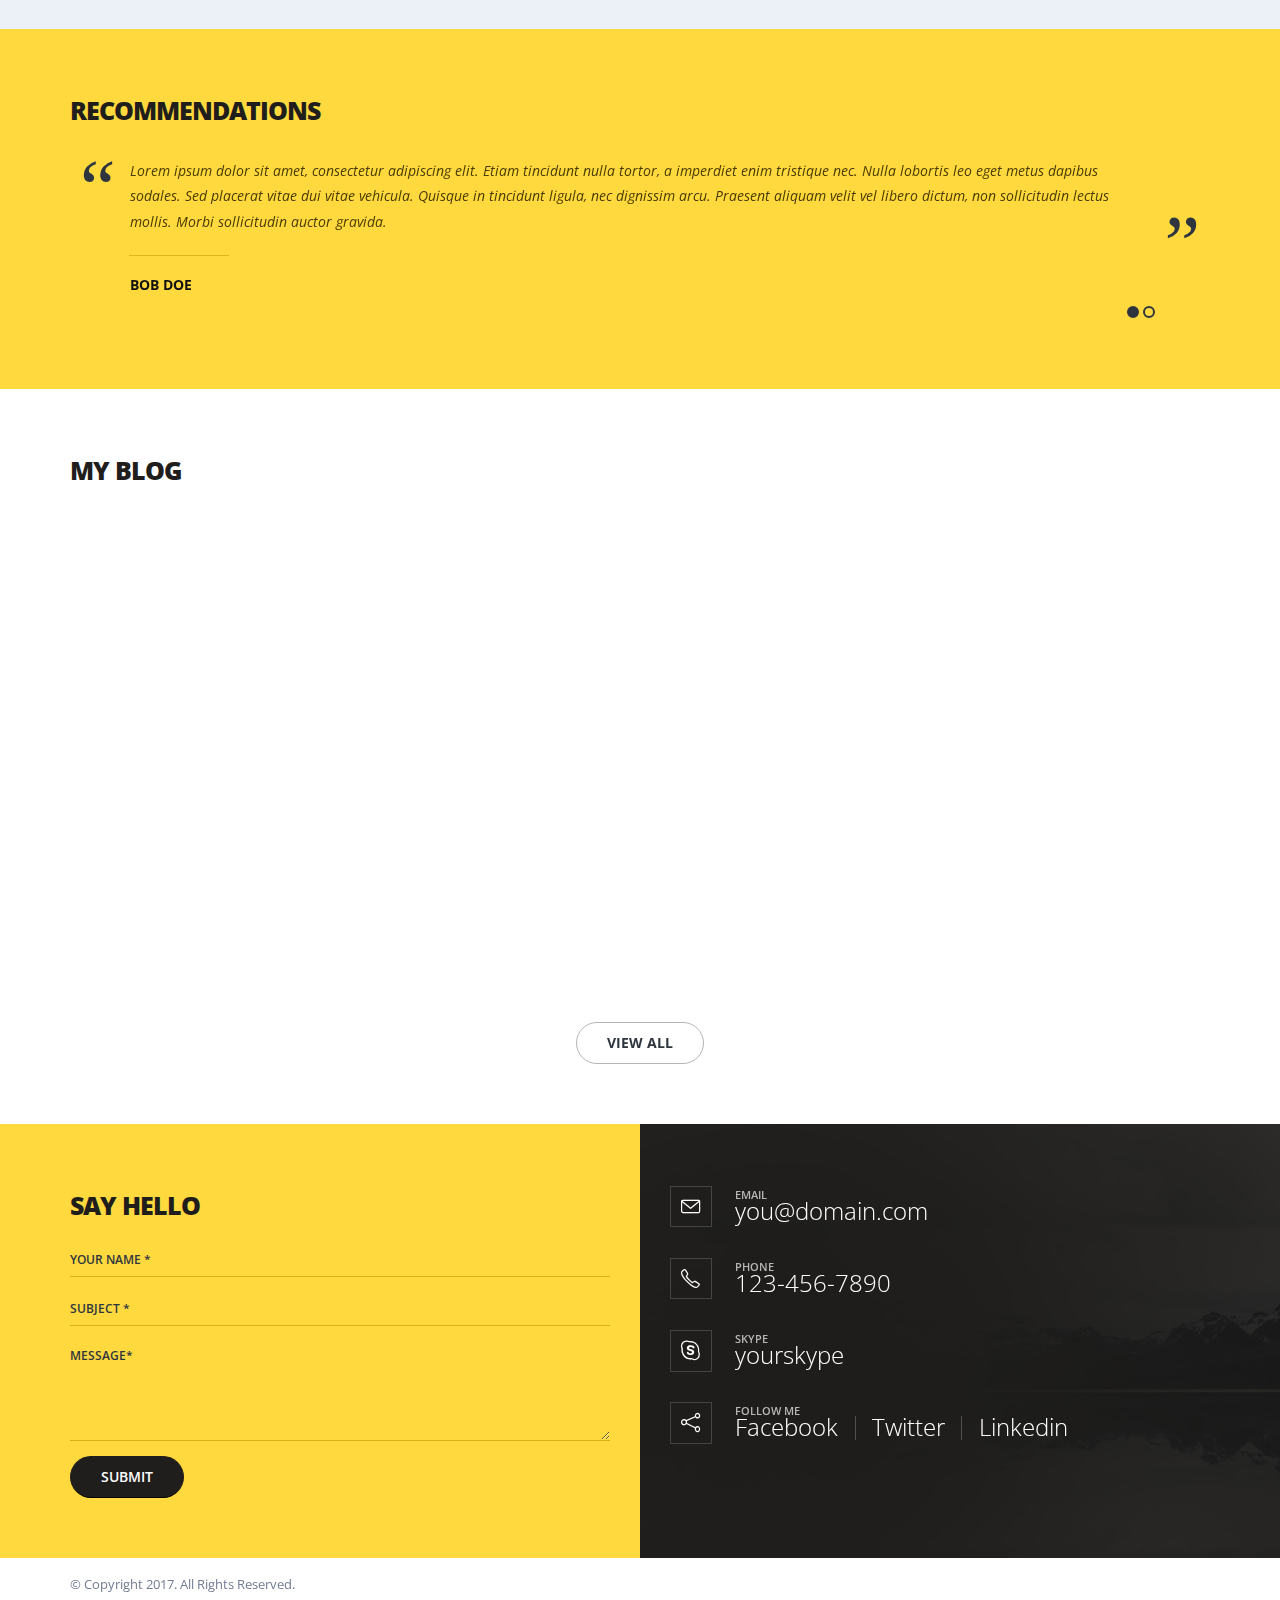
==== commit c21901c6: "foto mod" ====
--- a/index.html
+++ b/index.html
@@ -138,7 +138,7 @@
 				<div class="container">
 					<div class="row">
 						<div class="col-md-4 col-sm-4 col-xs-10 col-sm-offset-0 col-xs-offset-1 custom-sm-margin-bottom-1">
-							<img src="asset/img/about-me/4.jpg" class="img-responsive custom-border custom-image-position-2 custom-box-shadow-4" alt />
+							<img src="asset/img/about-me/4-mod.png" class="img-responsive custom-border custom-image-position-2 custom-box-shadow-4" alt />
 						</div>
 						<div class="col-md-5 col-sm-8">
 							<h1 class="text-color-primary custom-font-size-1">Diego Samaniego</h1>
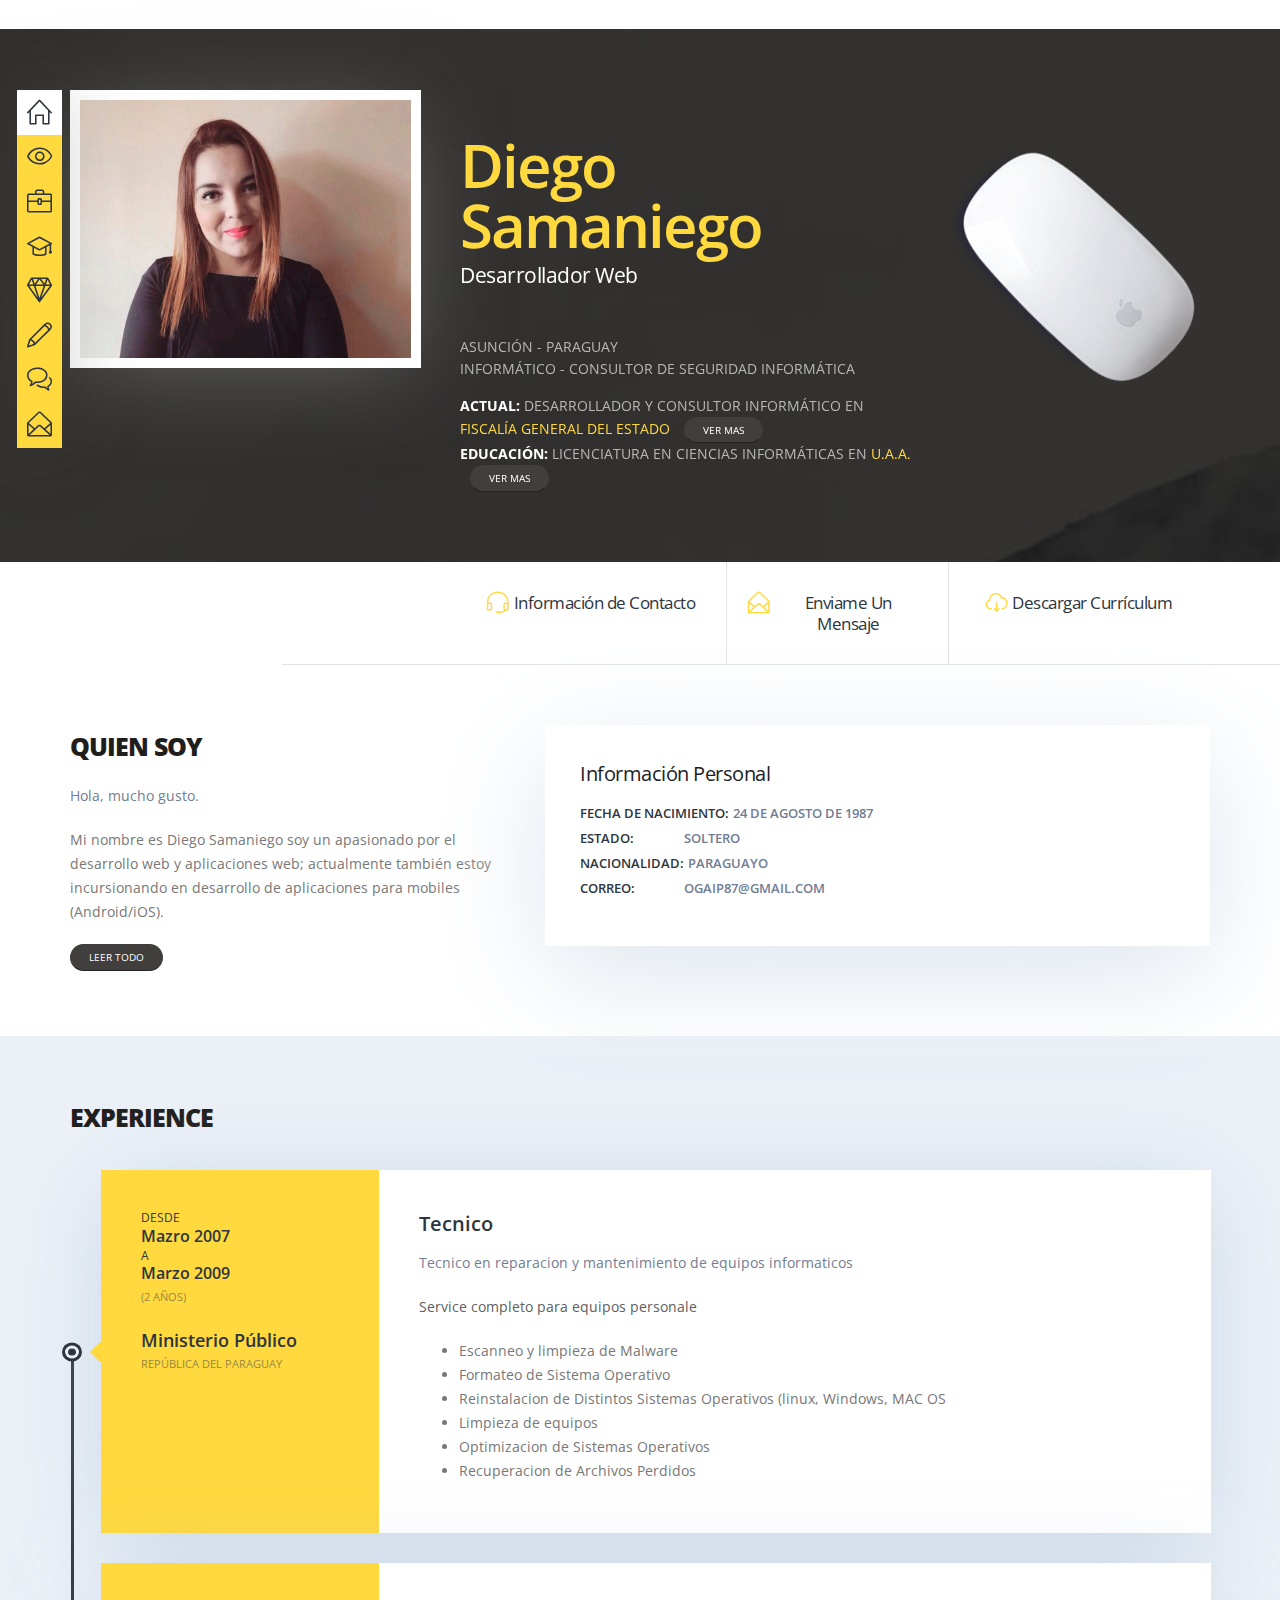
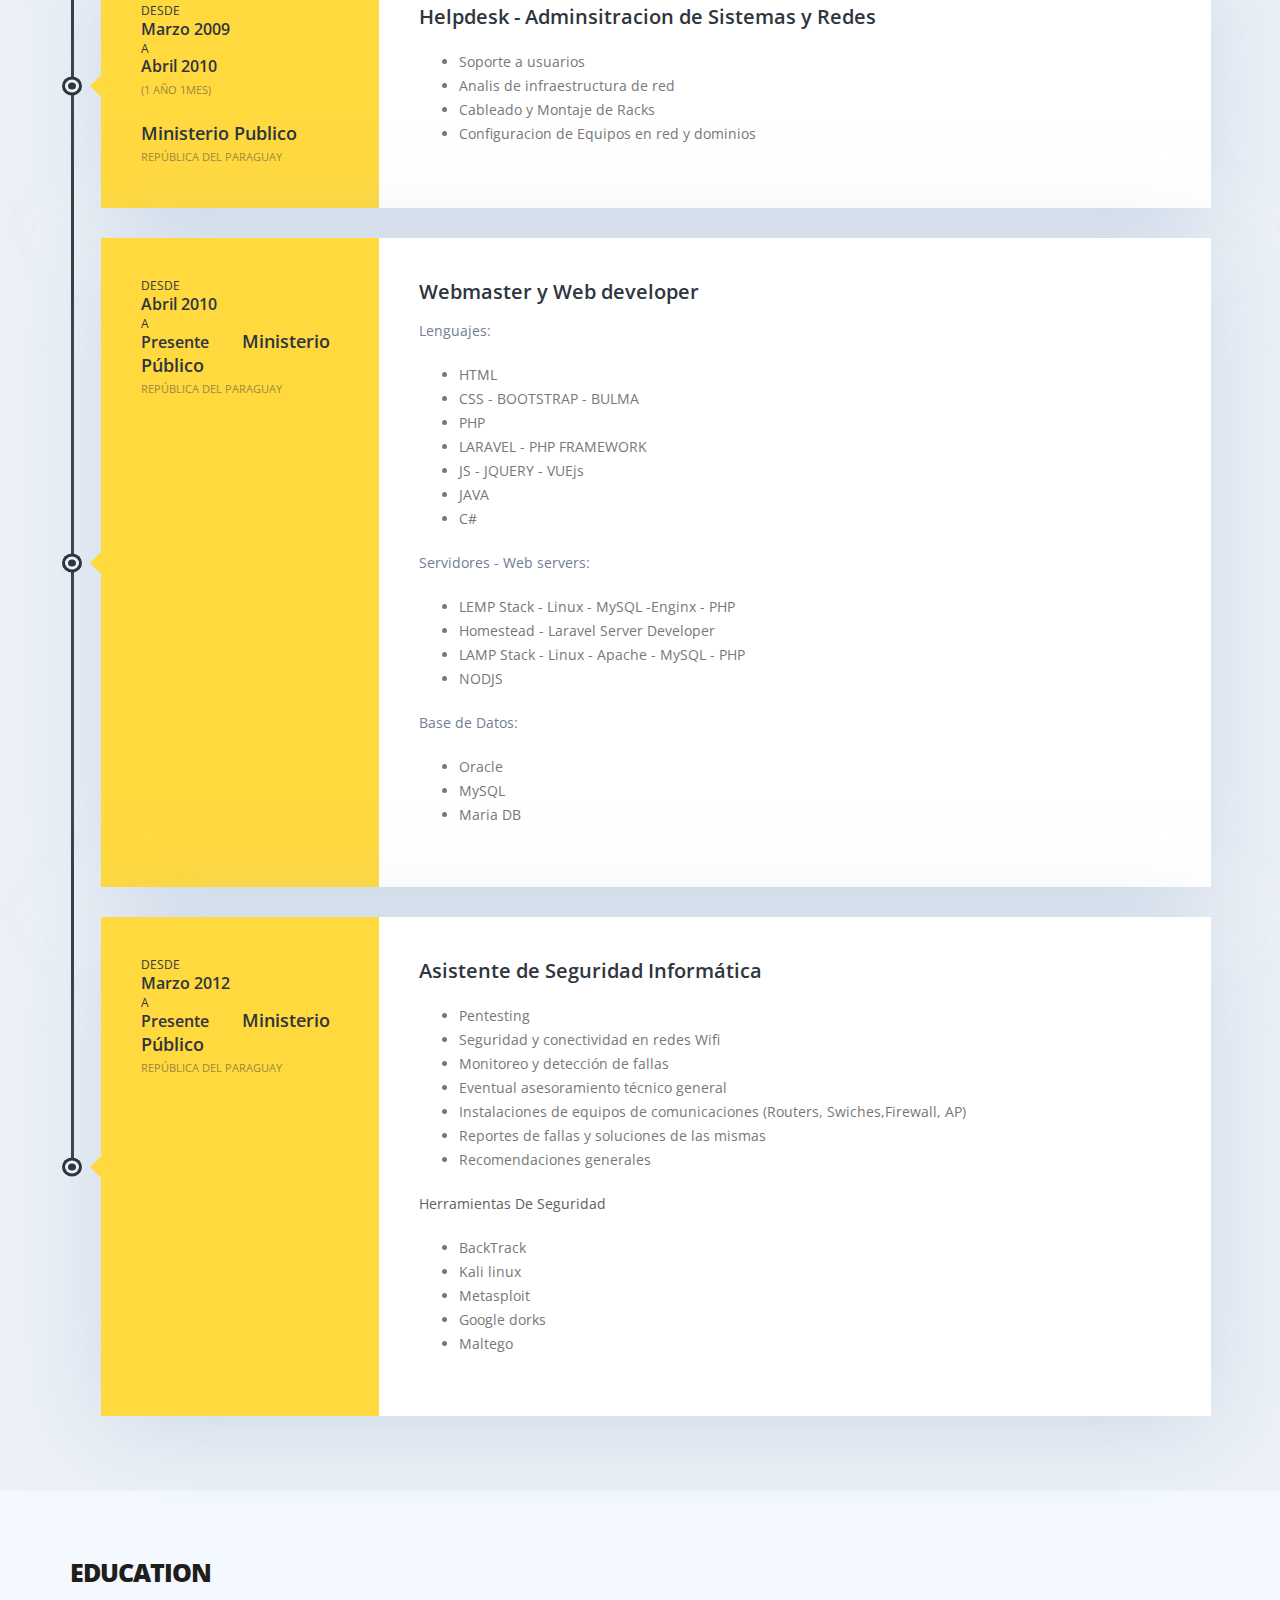
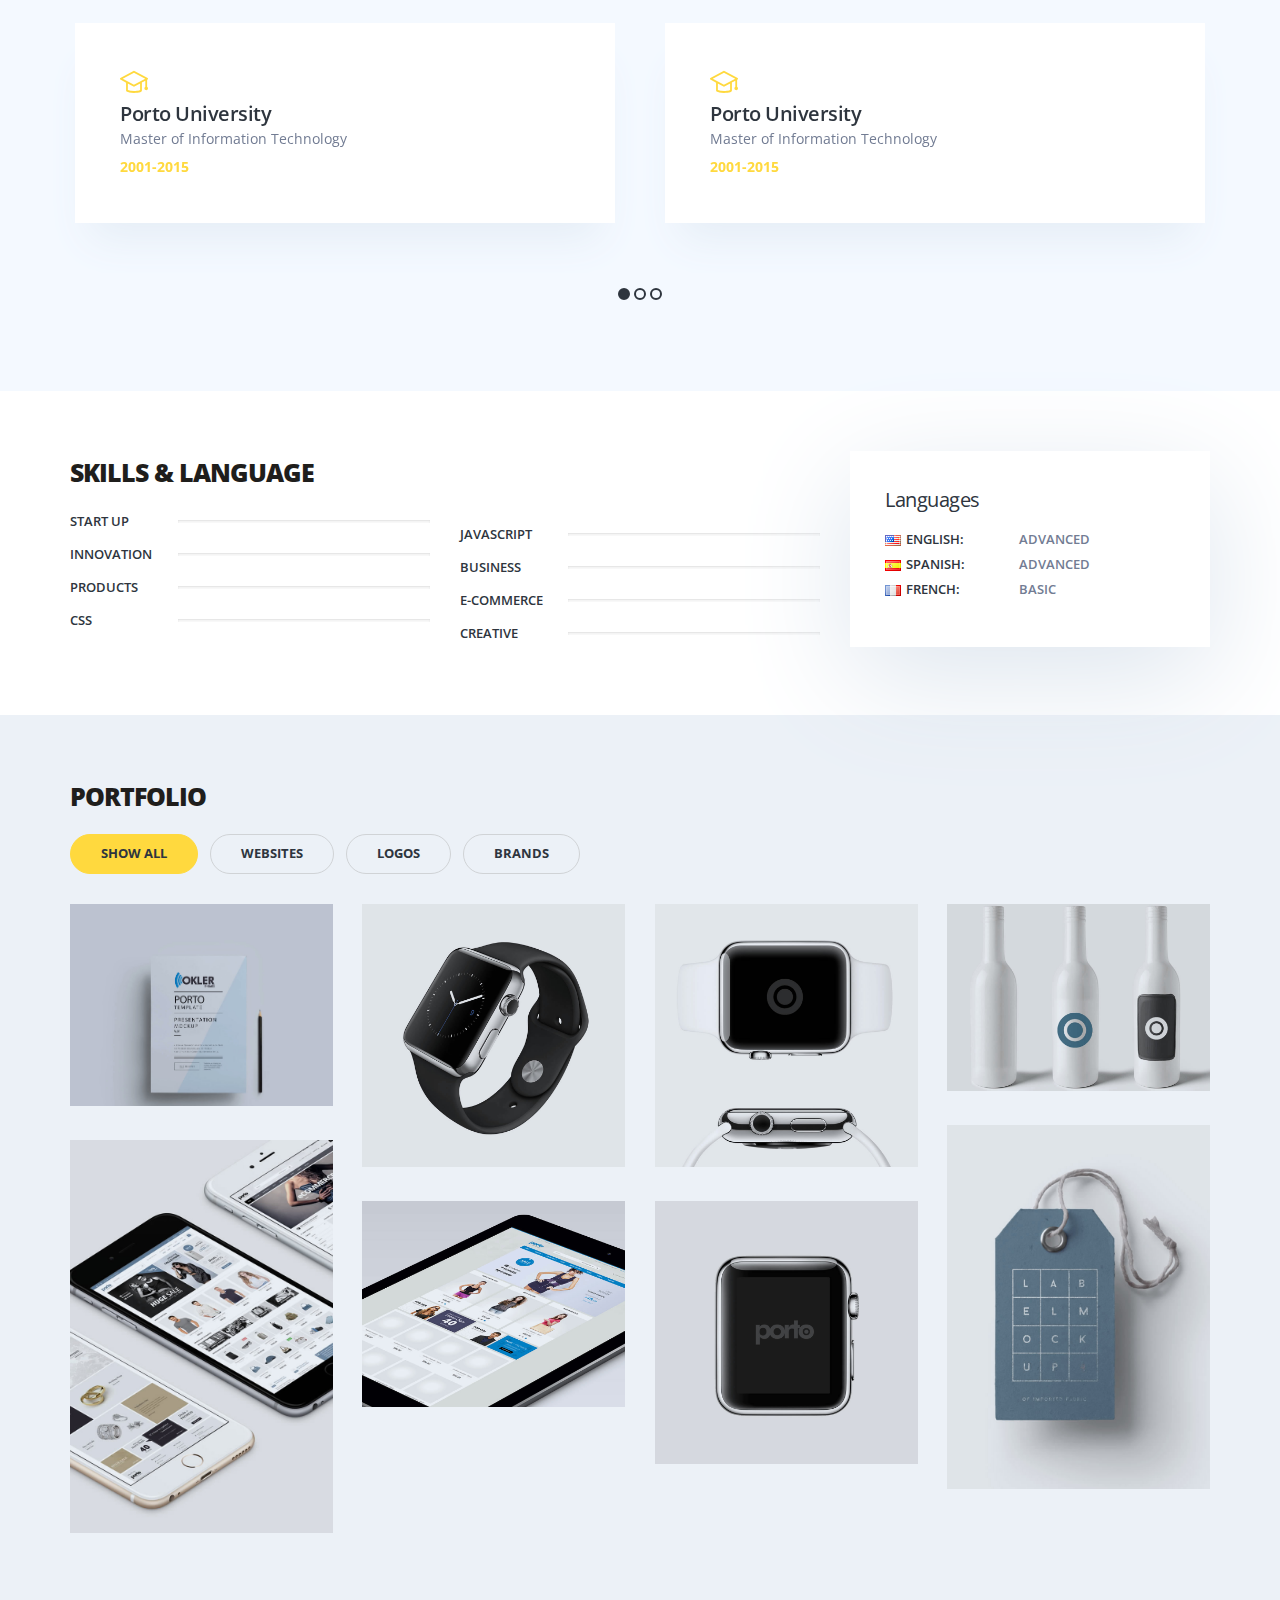
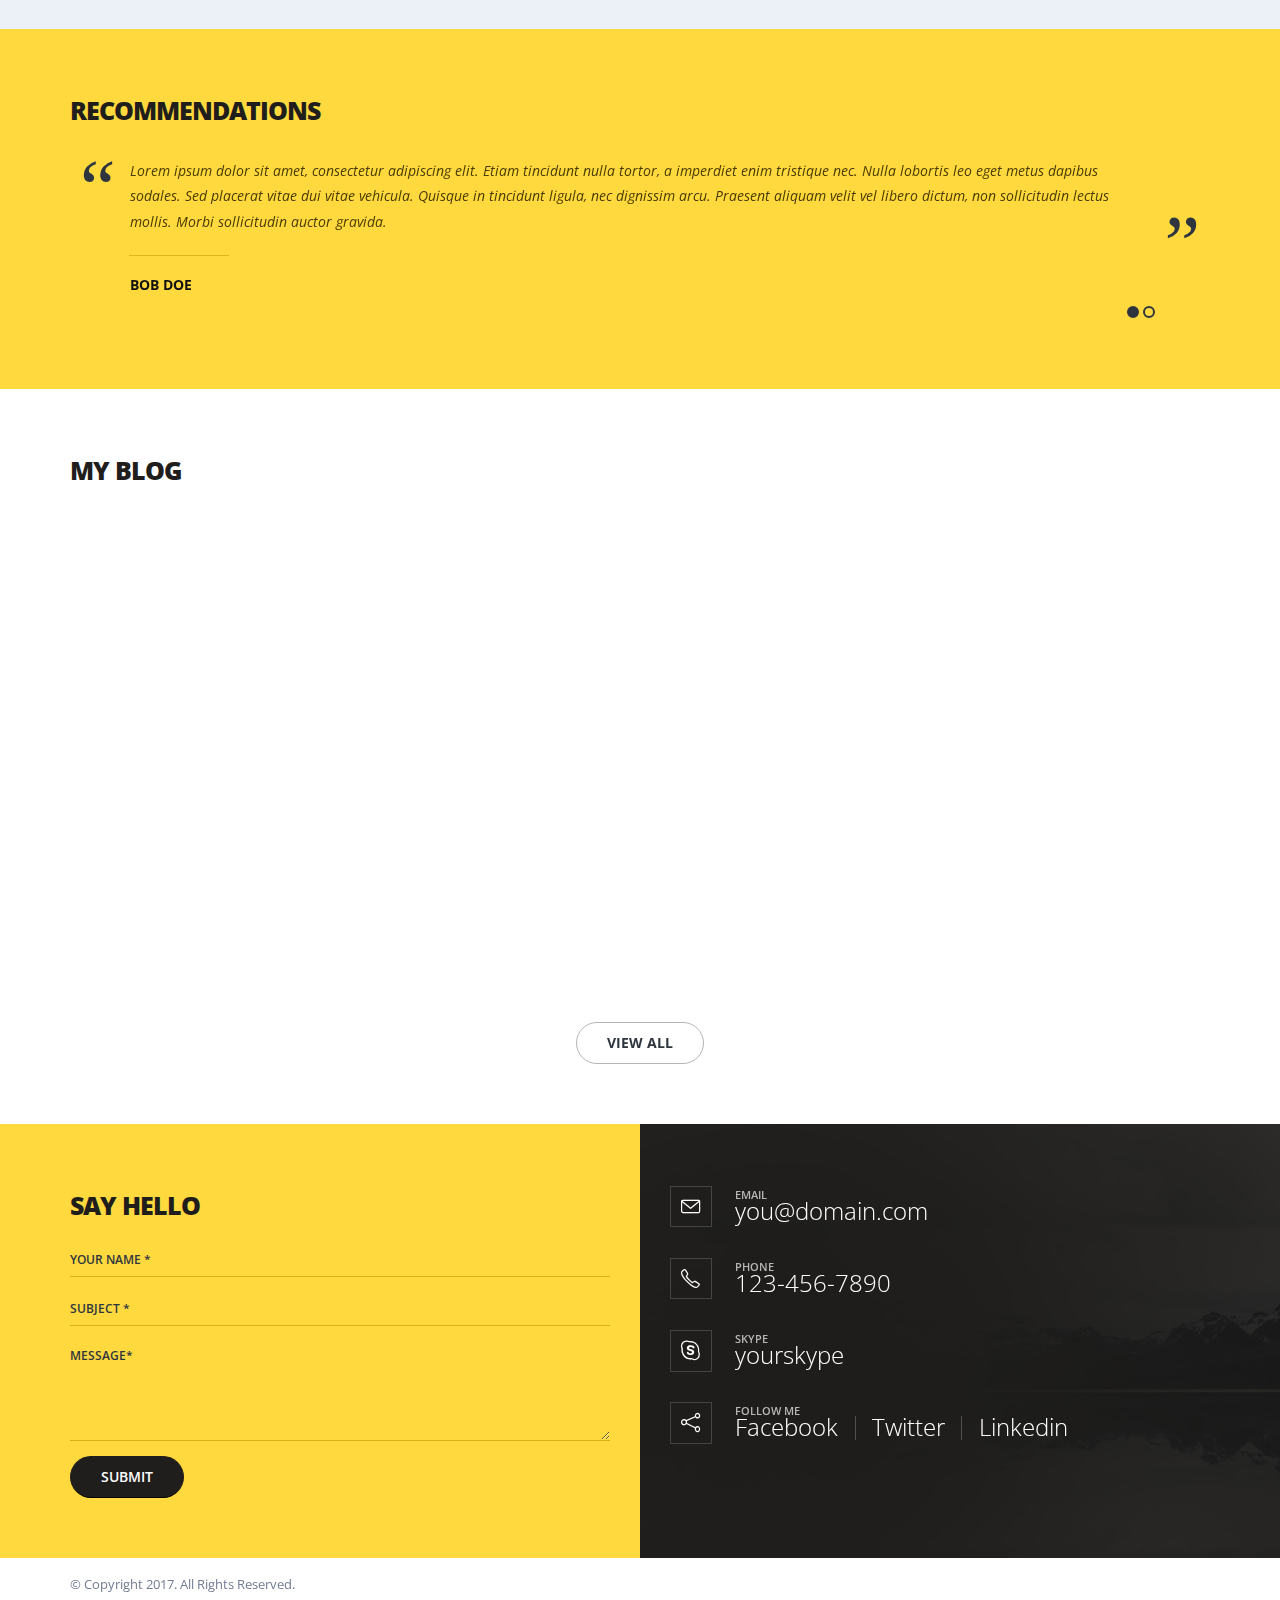
==== commit adc33af2: "foto mod sin una" ====
--- a/index.html
+++ b/index.html
@@ -138,7 +138,7 @@
 				<div class="container">
 					<div class="row">
 						<div class="col-md-4 col-sm-4 col-xs-10 col-sm-offset-0 col-xs-offset-1 custom-sm-margin-bottom-1">
-							<img src="asset/img/about-me/4-mod.png" class="img-responsive custom-border custom-image-position-2 custom-box-shadow-4" alt />
+							<img src="asset/img/about-me/4-mod-sinuna.png" class="img-responsive custom-border custom-image-position-2 custom-box-shadow-4" alt />
 						</div>
 						<div class="col-md-5 col-sm-8">
 							<h1 class="text-color-primary custom-font-size-1">Diego Samaniego</h1>
